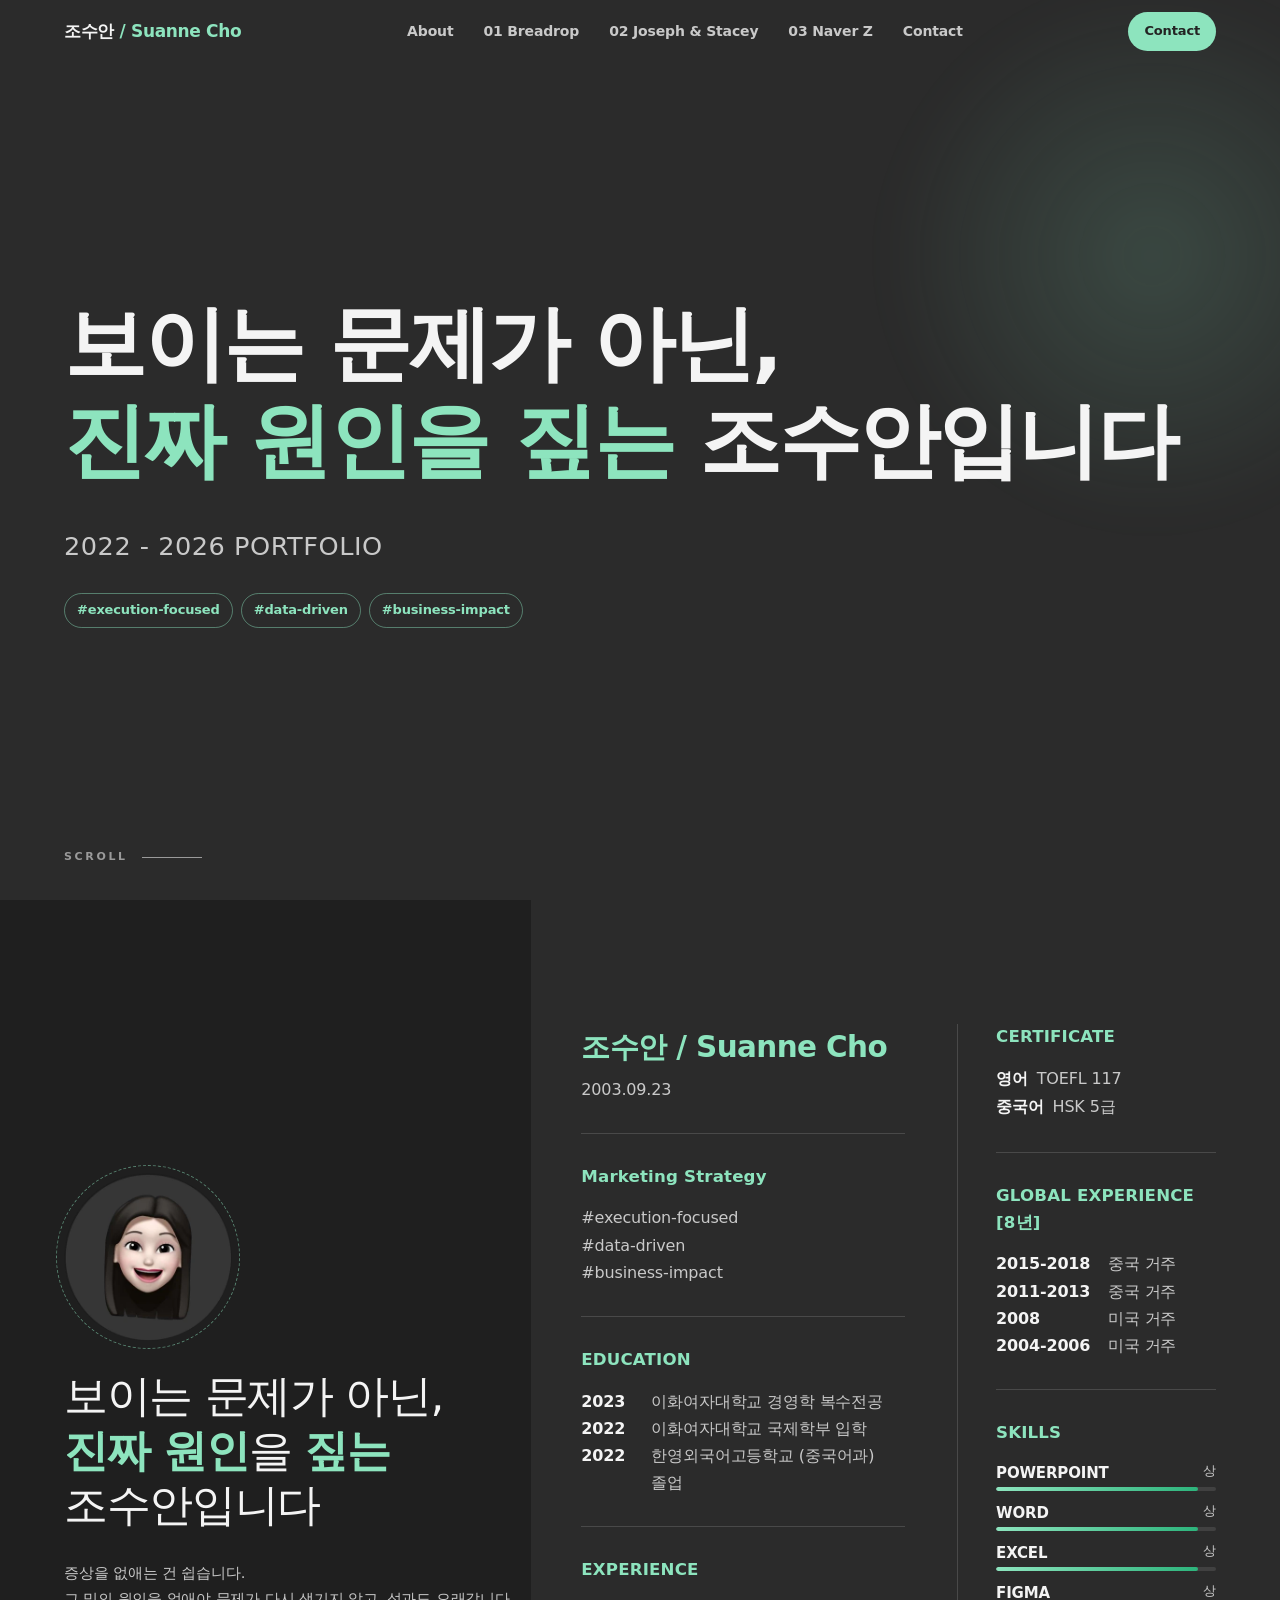
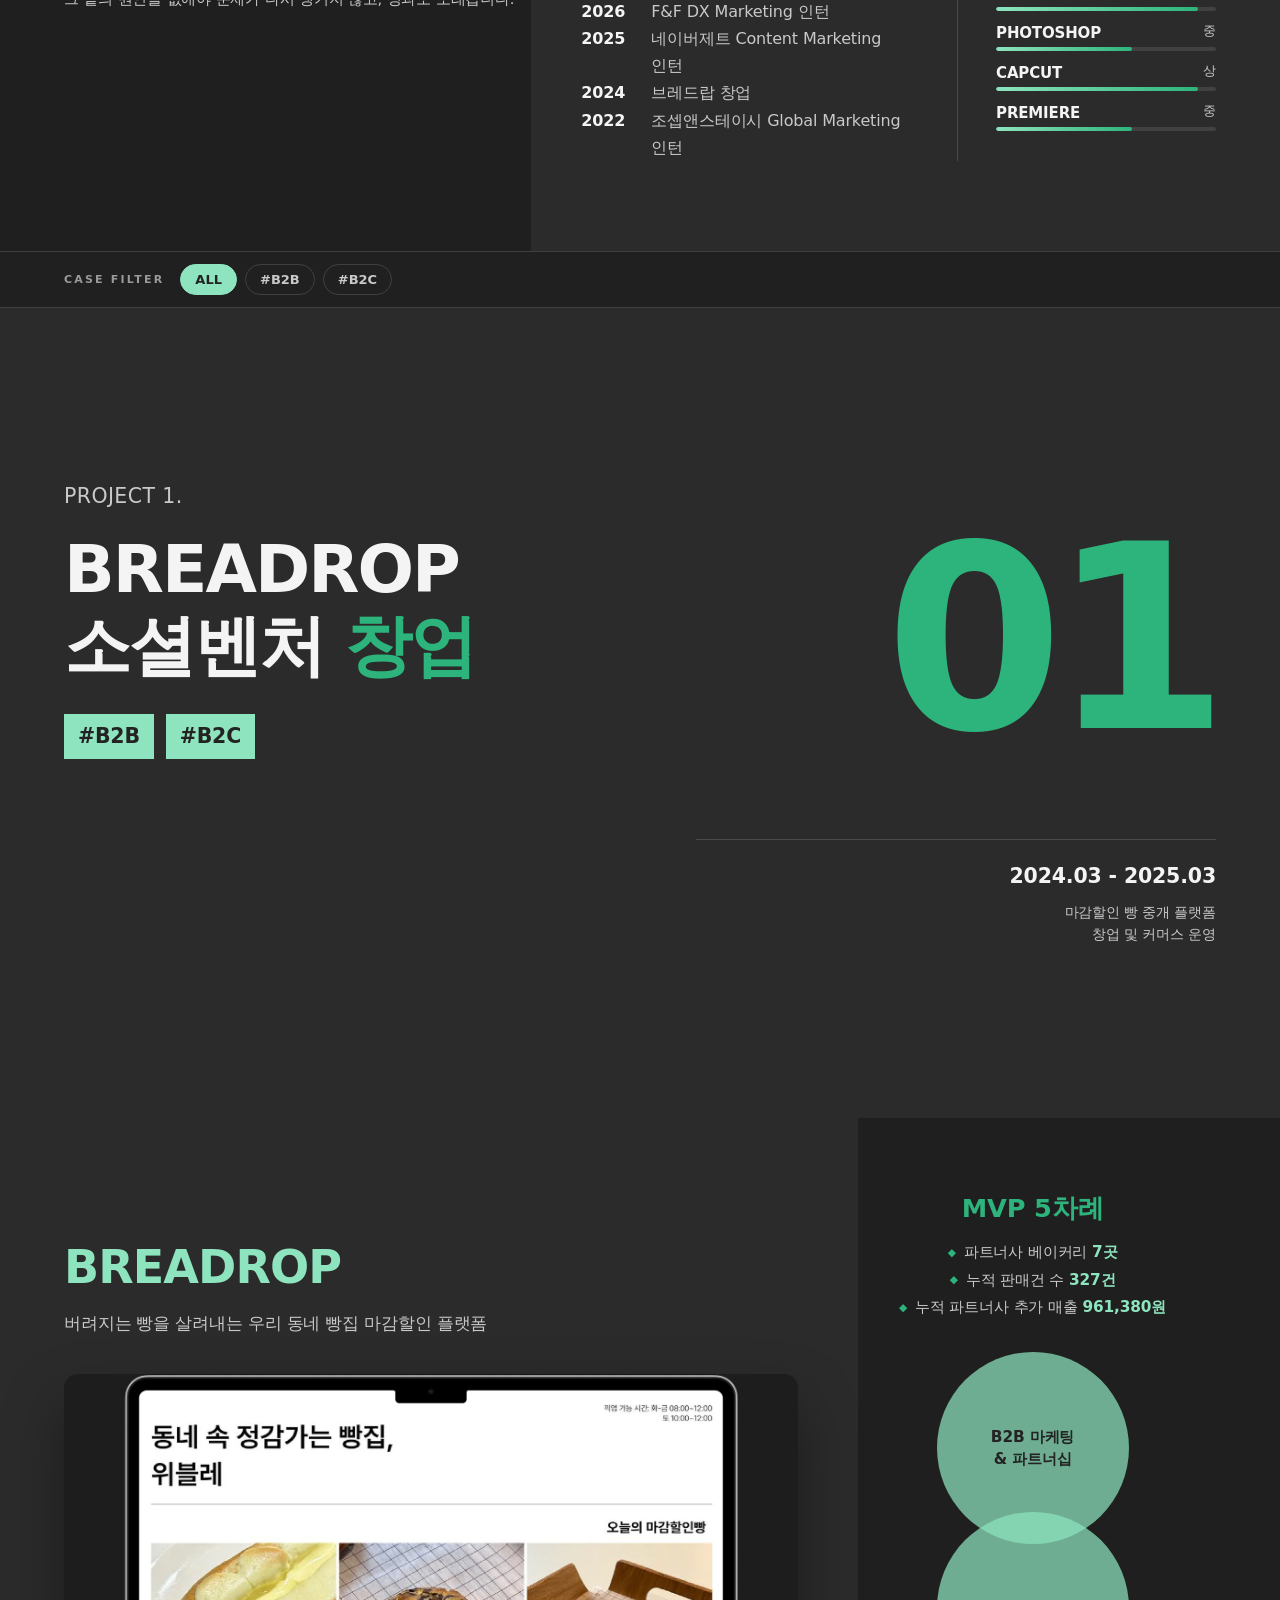
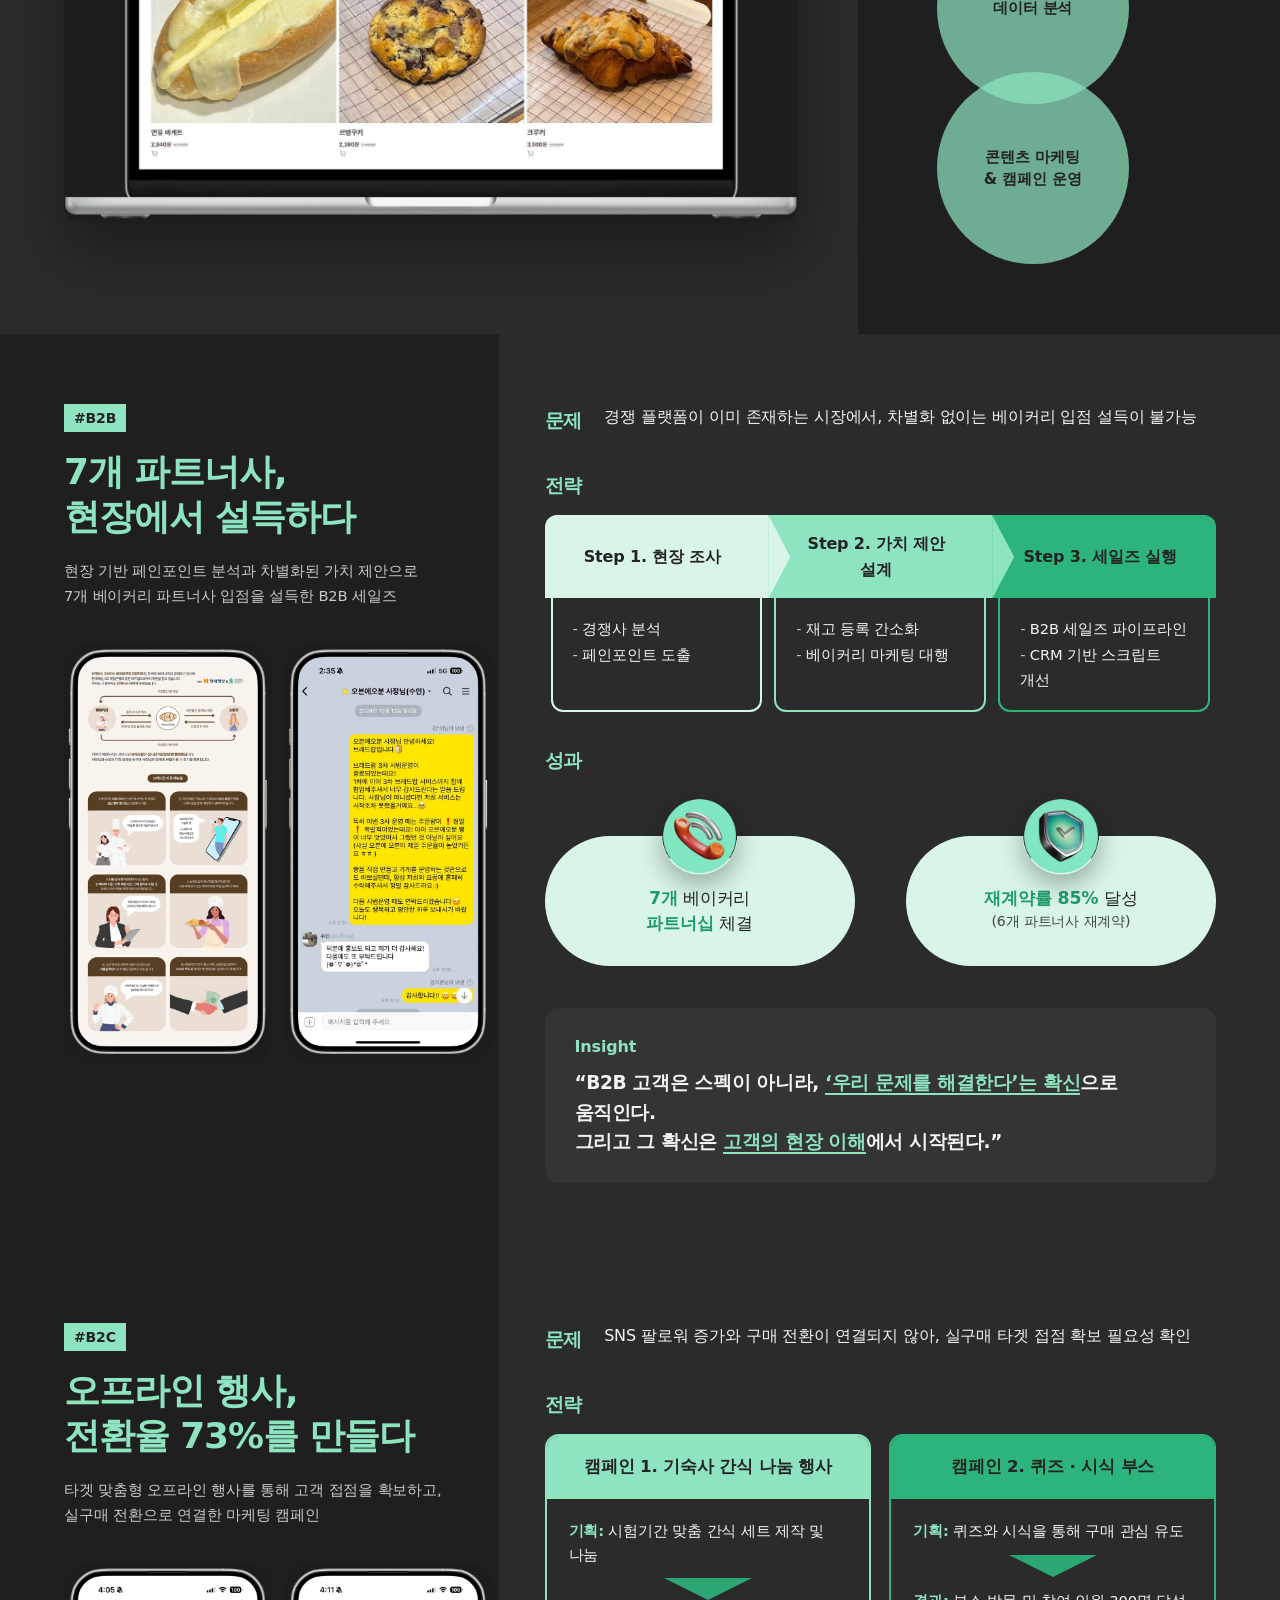
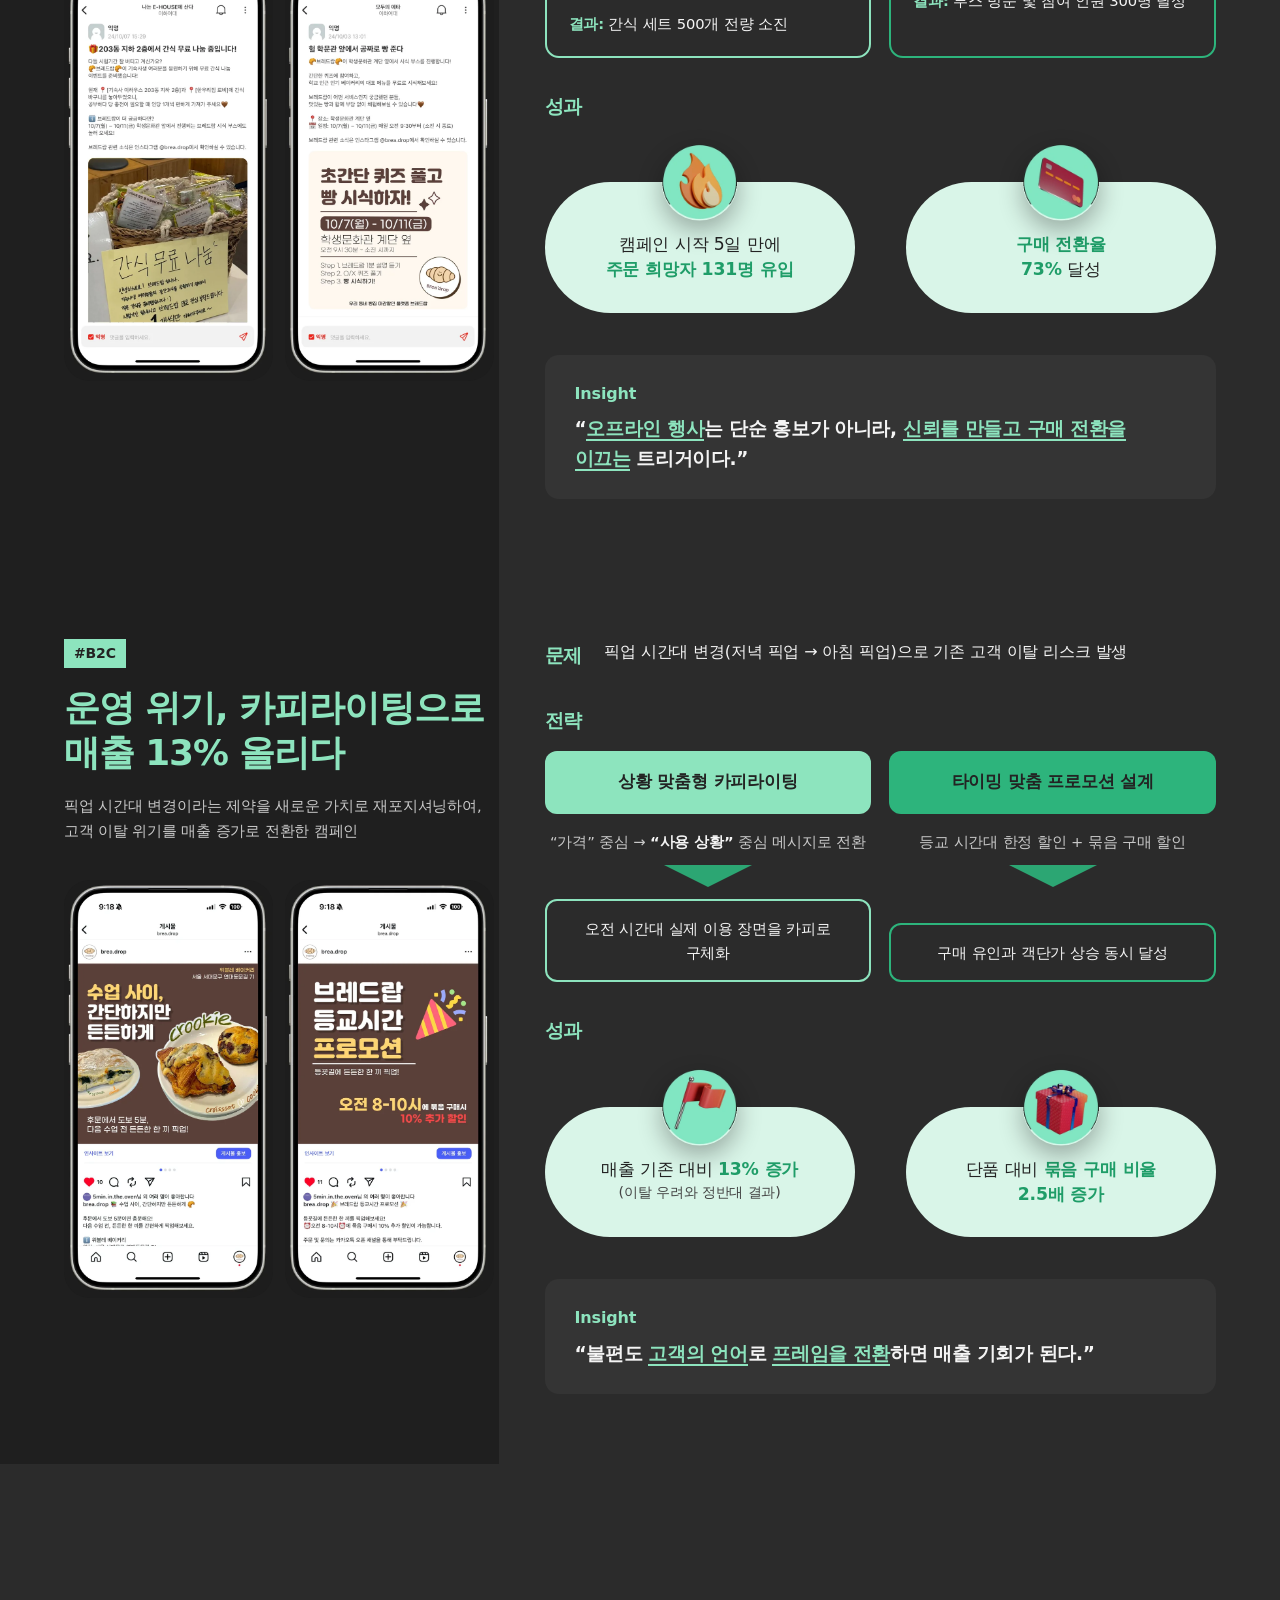
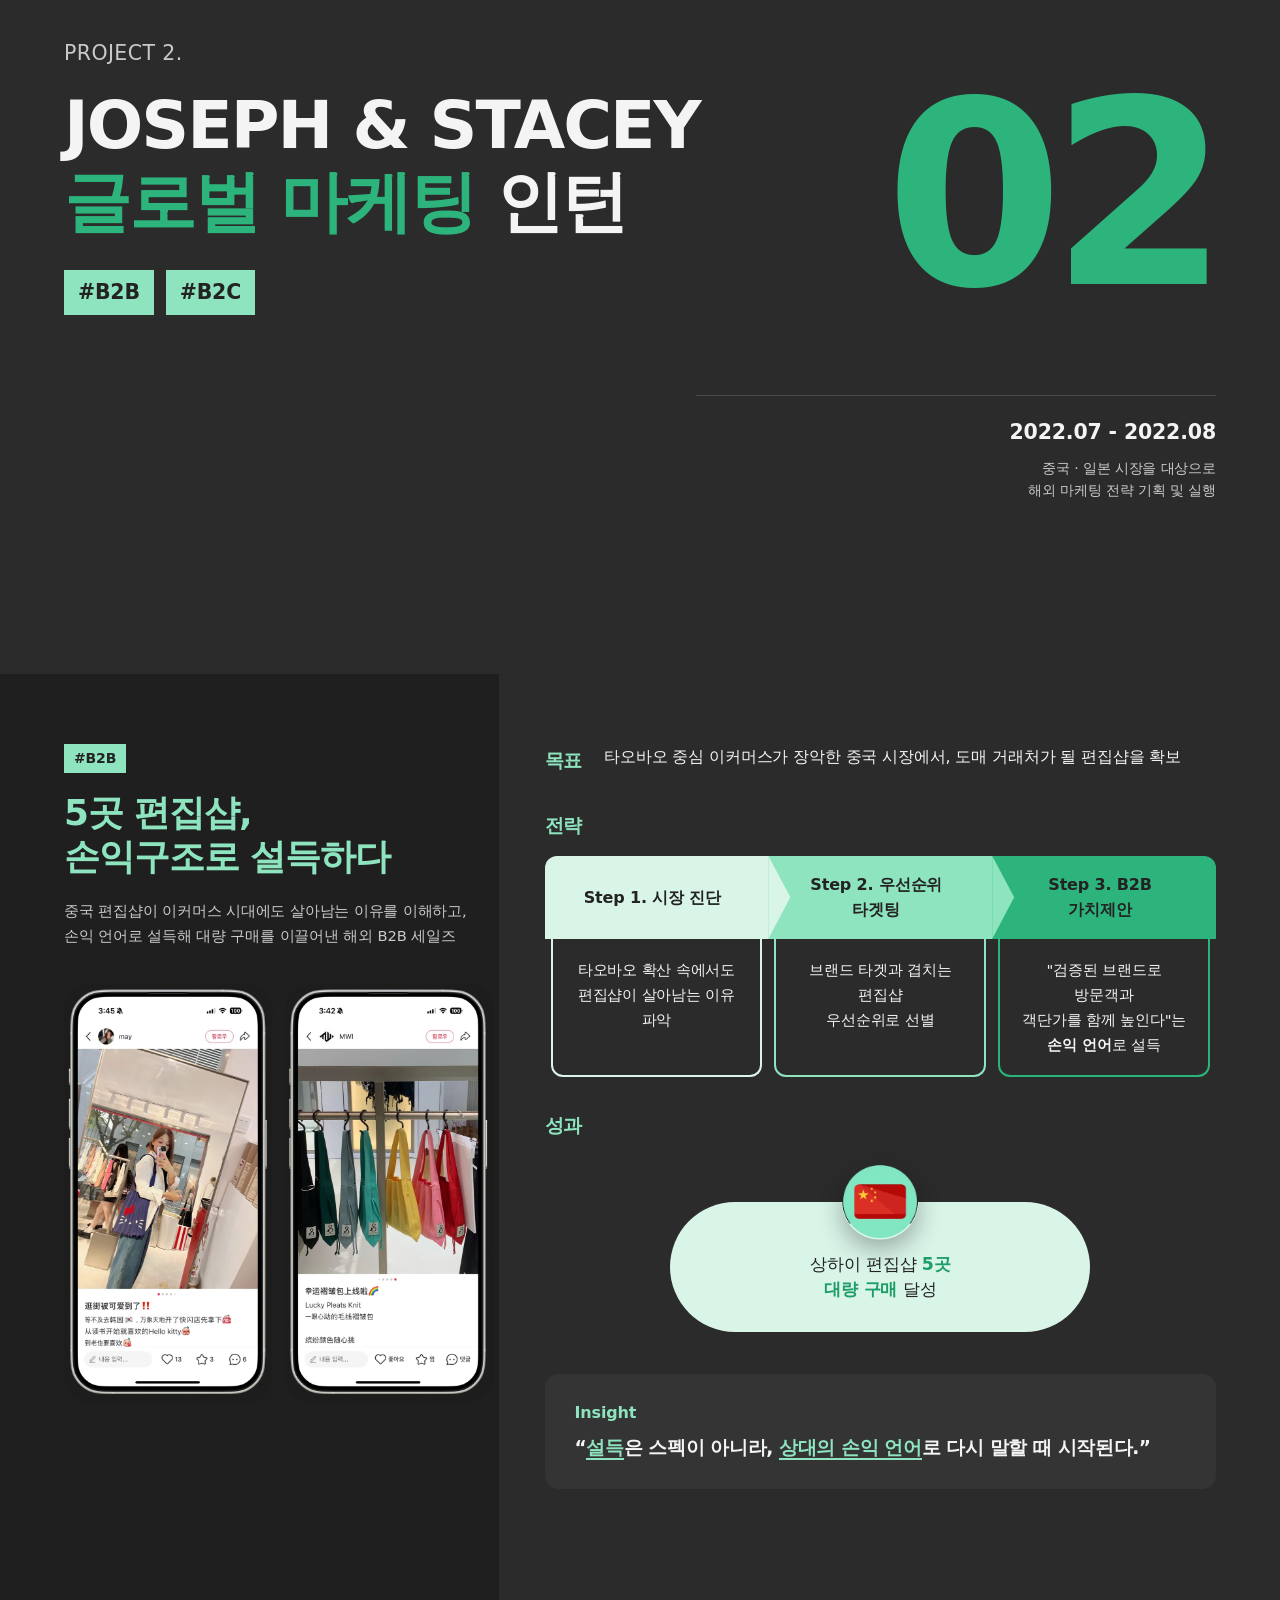
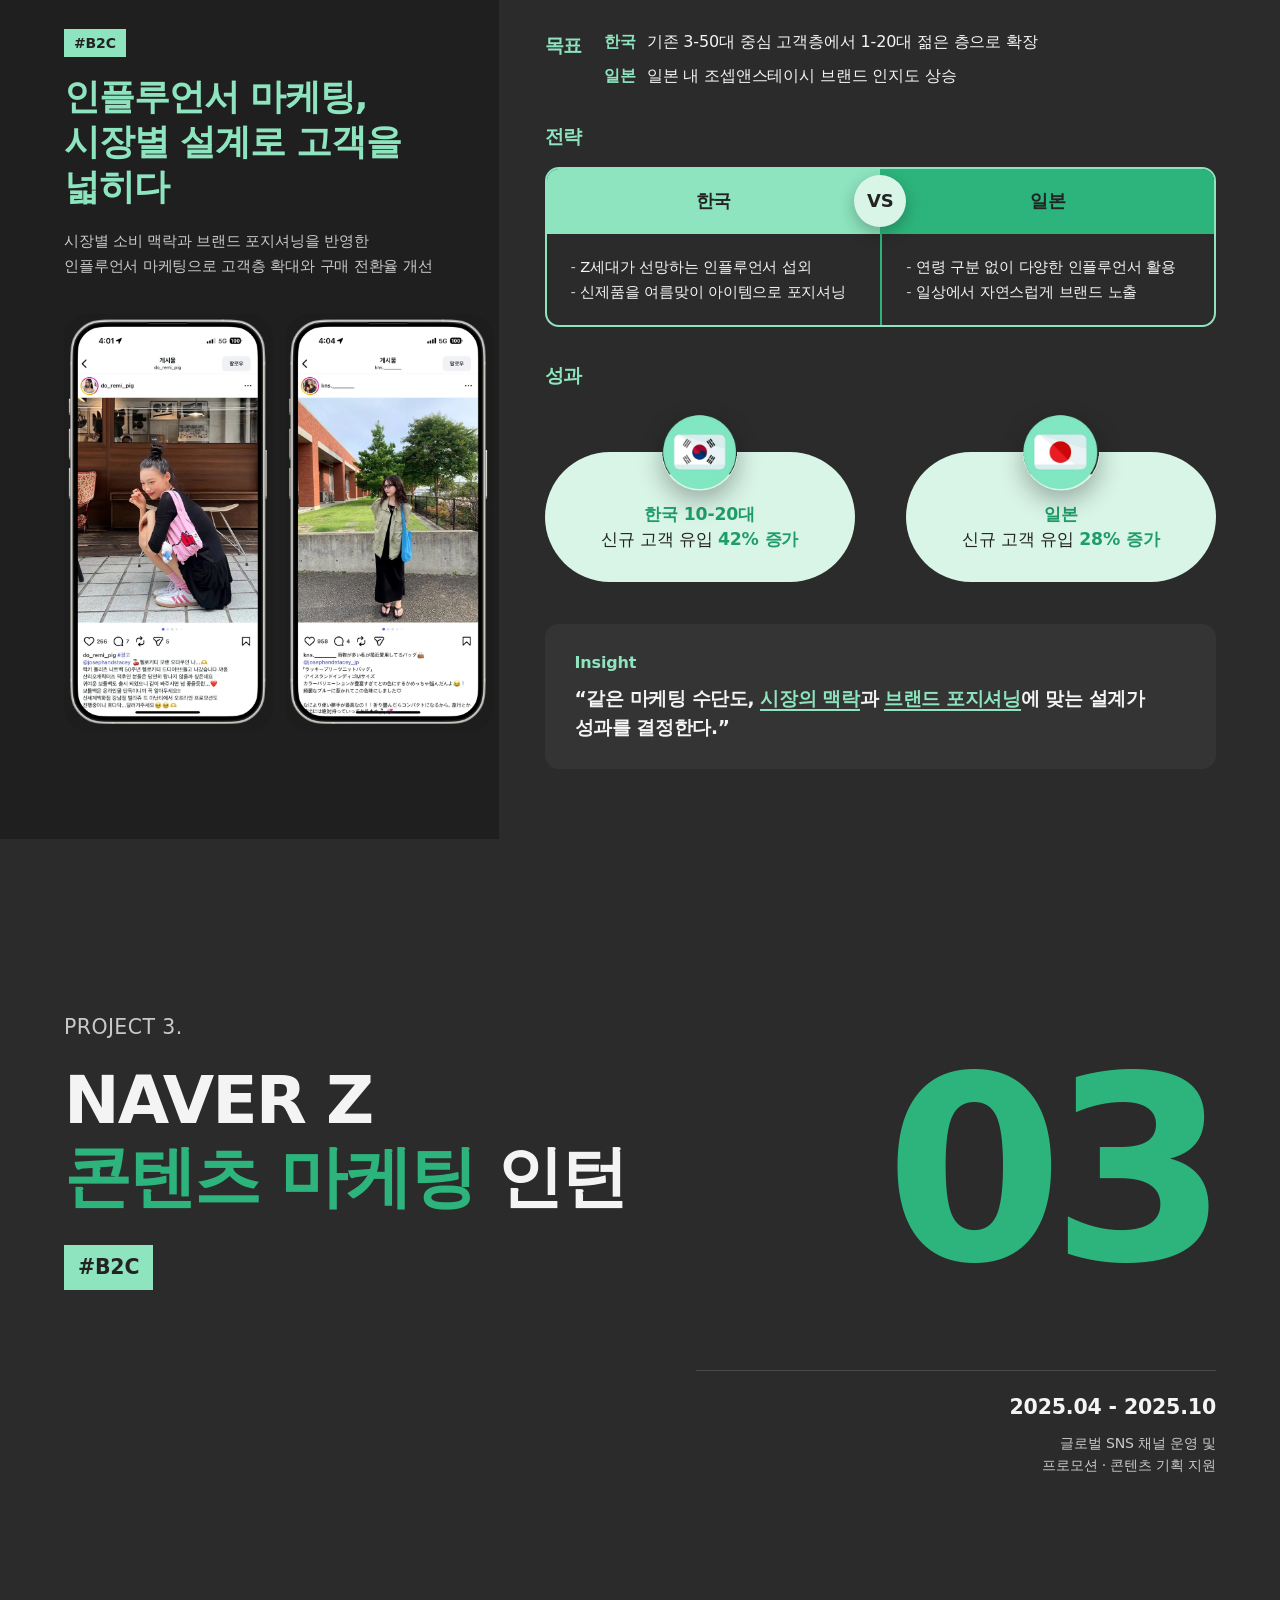
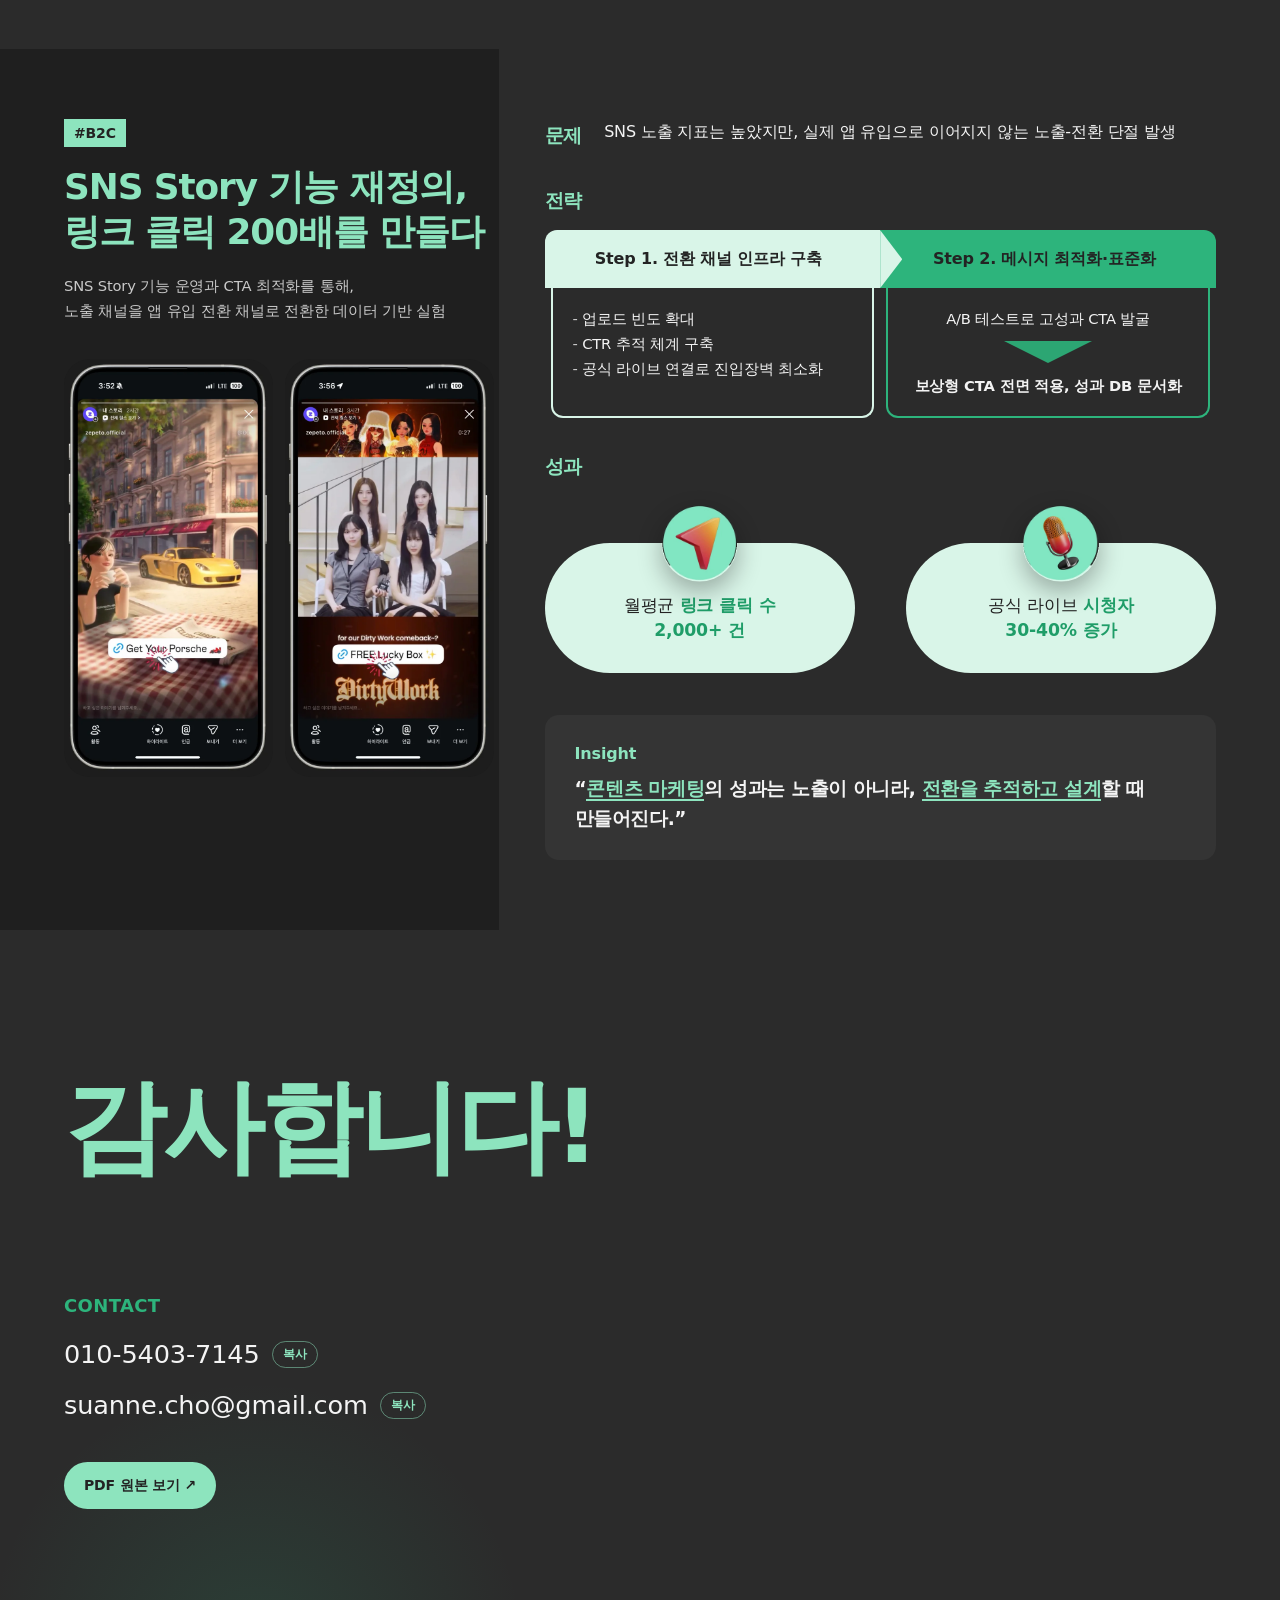
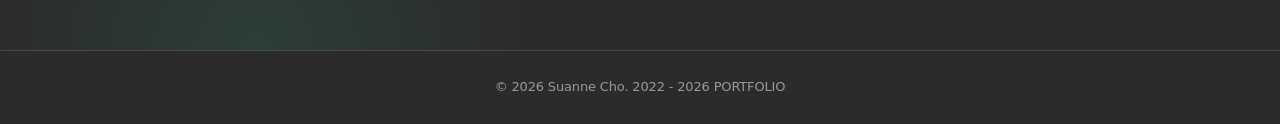
==== index.html @ 034caa8c "Add interactive portfolio site with GitHub Pages deploy Convert the 2022-2026 portfolio PDF into a s" ====
<!DOCTYPE html>
<html lang="ko">
<head>
  <meta charset="UTF-8">
  <meta name="viewport" content="width=device-width, initial-scale=1.0">
  <title>조수안 | 2022 - 2026 Portfolio</title>
  <meta name="description" content="보이는 문제가 아닌, 진짜 원인을 짚는 조수안입니다. Marketing Strategy 포트폴리오 (2022 - 2026)">
  <meta property="og:title" content="조수안 | 2022 - 2026 Portfolio">
  <meta property="og:description" content="보이는 문제가 아닌, 진짜 원인을 짚는 조수안입니다.">
  <meta property="og:type" content="website">
  <link rel="icon" href="data:image/svg+xml,<svg xmlns='http://www.w3.org/2000/svg' viewBox='0 0 100 100'><rect width='100' height='100' rx='20' fill='%232b2b2b'/><text x='50' y='68' font-size='52' font-weight='700' text-anchor='middle' fill='%238de4be' font-family='sans-serif'>S</text></svg>">
  <link rel="preconnect" href="https://cdn.jsdelivr.net" crossorigin>
  <link rel="stylesheet" href="https://cdn.jsdelivr.net/gh/orioncactus/pretendard@v1.3.9/dist/web/variable/pretendardvariable-dynamic-subset.min.css">
  <link rel="stylesheet" href="assets/style.css">
</head>
<body>

  <!-- 인트로 로더 -->
  <div class="loader" id="loader" aria-hidden="true">
    <div class="loader__mark"><span>S</span><span>C</span></div>
    <div class="loader__bar"><i></i></div>
  </div>

  <!-- 스크롤 진행 바 -->
  <div class="progress" id="progress" aria-hidden="true"></div>

  <!-- 네비게이션 -->
  <header class="nav" id="nav">
    <a class="nav__logo" href="#top">조수안 <span>/ Suanne Cho</span></a>
    <nav class="nav__links" id="navLinks">
      <a href="#about" data-nav="about">About</a>
      <a href="#project-1" data-nav="project-1">01 Breadrop</a>
      <a href="#project-2" data-nav="project-2">02 Joseph &amp; Stacey</a>
      <a href="#project-3" data-nav="project-3">03 Naver Z</a>
      <a href="#contact" data-nav="contact">Contact</a>
    </nav>
    <a class="nav__cta" href="#contact">Contact</a>
    <button class="nav__burger" id="burger" aria-label="메뉴 열기" aria-expanded="false"><span></span><span></span><span></span></button>
  </header>

  <main id="top">

    <!-- ===================== HERO (p.1) ===================== -->
    <section class="hero" id="hero">
      <div class="hero__glow" aria-hidden="true"></div>
      <div class="hero__inner">
        <h1 class="hero__title">
          <span class="line"><span class="word">보이는</span> <span class="word">문제가</span> <span class="word">아닌,</span></span>
          <span class="line"><span class="word accent">진짜</span> <span class="word accent">원인을</span> <span class="word accent">짚는</span> <span class="word">조수안입니다</span></span>
        </h1>
        <p class="hero__sub"><span class="hero__sub-text">2022 - 2026 PORTFOLIO</span></p>
        <div class="hero__tags">
          <span>#execution-focused</span><span>#data-driven</span><span>#business-impact</span>
        </div>
      </div>
      <a class="hero__scroll" href="#about" aria-label="아래로 스크롤">
        <span class="hero__scroll-label">SCROLL</span>
        <span class="hero__scroll-line"></span>
      </a>
    </section>

    <!-- ===================== ABOUT (p.2) ===================== -->
    <section class="about section" id="about">
      <div class="about__left reveal">
        <div class="about__avatar-wrap">
          <img class="about__avatar" src="assets/img/avatar.webp" alt="조수안 아바타" width="360" height="360">
          <span class="about__ring" aria-hidden="true"></span>
        </div>
        <h2 class="about__headline">
          보이는 문제가 아닌,<br>
          <strong>진짜 원인</strong>을 <strong>짚는</strong><br>
          조수안입니다
        </h2>
        <p class="about__quote">
          증상을 없애는 건 쉽습니다.<br>
          그 밑의 원인을 없애야 문제가 다시 생기지 않고, 성과도 오래갑니다.
        </p>
      </div>

      <div class="about__right">
        <div class="about__col">
          <div class="about__block reveal">
            <h3 class="about__name">조수안 / Suanne Cho</h3>
            <p class="about__birth">2003.09.23</p>
          </div>
          <div class="about__block reveal">
            <h4 class="about__label">Marketing Strategy</h4>
            <ul class="about__hashtags">
              <li>#execution-focused</li>
              <li>#data-driven</li>
              <li>#business-impact</li>
            </ul>
          </div>
          <div class="about__block reveal">
            <h4 class="about__label">EDUCATION</h4>
            <ul class="timeline">
              <li><b>2023</b><span>이화여자대학교 경영학 복수전공</span></li>
              <li><b>2022</b><span>이화여자대학교 국제학부 입학</span></li>
              <li><b>2022</b><span>한영외국어고등학교 (중국어과) 졸업</span></li>
            </ul>
          </div>
          <div class="about__block reveal">
            <h4 class="about__label">EXPERIENCE</h4>
            <ul class="timeline">
              <li><b>2026</b><span>F&amp;F DX Marketing 인턴</span></li>
              <li><b>2025</b><span>네이버제트 Content Marketing 인턴</span></li>
              <li><b>2024</b><span>브레드랍 창업</span></li>
              <li><b>2022</b><span>조셉앤스테이시 Global Marketing 인턴</span></li>
            </ul>
          </div>
        </div>

        <div class="about__col about__col--side">
          <div class="about__block reveal">
            <h4 class="about__label">CERTIFICATE</h4>
            <ul class="plain">
              <li><b>영어</b> TOEFL 117</li>
              <li><b>중국어</b> HSK 5급</li>
            </ul>
          </div>
          <div class="about__block reveal">
            <h4 class="about__label">GLOBAL EXPERIENCE <span class="about__label-sub">[8년]</span></h4>
            <ul class="timeline timeline--compact">
              <li><b>2015-2018</b><span>중국 거주</span></li>
              <li><b>2011-2013</b><span>중국 거주</span></li>
              <li><b>2008</b><span>미국 거주</span></li>
              <li><b>2004-2006</b><span>미국 거주</span></li>
            </ul>
          </div>
          <div class="about__block reveal">
            <h4 class="about__label">SKILLS</h4>
            <ul class="skills">
              <li data-level="3"><span class="skills__name">POWERPOINT</span><span class="skills__lv">상</span><span class="skills__bar"><i></i></span></li>
              <li data-level="3"><span class="skills__name">WORD</span><span class="skills__lv">상</span><span class="skills__bar"><i></i></span></li>
              <li data-level="3"><span class="skills__name">EXCEL</span><span class="skills__lv">상</span><span class="skills__bar"><i></i></span></li>
              <li data-level="3"><span class="skills__name">FIGMA</span><span class="skills__lv">상</span><span class="skills__bar"><i></i></span></li>
              <li data-level="2"><span class="skills__name">PHOTOSHOP</span><span class="skills__lv">중</span><span class="skills__bar"><i></i></span></li>
              <li data-level="3"><span class="skills__name">CAPCUT</span><span class="skills__lv">상</span><span class="skills__bar"><i></i></span></li>
              <li data-level="2"><span class="skills__name">PREMIERE</span><span class="skills__lv">중</span><span class="skills__bar"><i></i></span></li>
            </ul>
          </div>
        </div>
      </div>
    </section>

    <!-- ===================== PROJECTS ===================== -->
    <div class="projects" id="projects">

      <div class="filter reveal" id="filter" role="group" aria-label="케이스 필터">
        <span class="filter__label">CASE FILTER</span>
        <button class="filter__btn is-active" data-filter="all">ALL</button>
        <button class="filter__btn" data-filter="b2b">#B2B</button>
        <button class="filter__btn" data-filter="b2c">#B2C</button>
      </div>

      <!-- ---------- PROJECT 1 (p.3) ---------- -->
      <section class="cover section" id="project-1">
        <div class="cover__inner">
          <div class="cover__text reveal">
            <p class="cover__eyebrow">PROJECT 1.</p>
            <h2 class="cover__title">BREADROP<br>소셜벤처 <em>창업</em></h2>
            <div class="tags"><span class="tag">#B2B</span><span class="tag">#B2C</span></div>
          </div>
          <div class="cover__num reveal" aria-hidden="true">01</div>
          <div class="cover__meta reveal">
            <p class="cover__date">2024.03 - 2025.03</p>
            <p class="cover__desc">마감할인 빵 중개 플랫폼<br>창업 및 커머스 운영</p>
          </div>
        </div>
      </section>

      <!-- p.4 개요 -->
      <section class="overview section">
        <div class="overview__main">
          <div class="reveal">
            <h3 class="overview__title">BREADROP</h3>
            <p class="overview__sub">버려지는 빵을 살려내는 우리 동네 빵집 마감할인 플랫폼</p>
          </div>
          <figure class="overview__laptop reveal">
            <img src="assets/img/laptop.webp" alt="브레드랍 웹사이트 화면 - 동네 속 정감가는 빵집, 위블레 / 오늘의 마감할인빵" width="1600" height="976" data-lightbox>
          </figure>
        </div>
        <aside class="overview__side">
          <div class="overview__mvp reveal">
            <h4>MVP <span data-count="5">5</span>차례</h4>
            <ul>
              <li>파트너사 베이커리 <b><span data-count="7">7</span>곳</b></li>
              <li>누적 판매건 수 <b><span data-count="327">327</span>건</b></li>
              <li>누적 파트너사 추가 매출 <b><span data-count="961380">961,380</span>원</b></li>
            </ul>
          </div>
          <div class="overview__roles">
            <div class="role reveal"><span>B2B 마케팅<br>&amp; 파트너십</span></div>
            <div class="role reveal"><span>데이터 분석</span></div>
            <div class="role reveal"><span>콘텐츠 마케팅<br>&amp; 캠페인 운영</span></div>
          </div>
        </aside>
      </section>

      <!-- p.5 B2B -->
      <article class="case section" data-type="b2b">
        <div class="case__left">
          <span class="tag tag--sm">#B2B</span>
          <h3 class="case__title reveal">7개 파트너사,<br>현장에서 설득하다</h3>
          <p class="case__desc reveal">현장 기반 페인포인트 분석과 차별화된 가치 제안으로<br>7개 베이커리 파트너사 입점을 설득한 B2B 세일즈</p>
          <div class="phones reveal">
            <img class="phone" src="assets/img/p1-b2b-L.webp" alt="브레드랍 서비스 소개 및 이용 매뉴얼 제안서" width="640" height="1283" data-lightbox>
            <img class="phone" src="assets/img/p1-b2b-R.webp" alt="파트너 베이커리 사장님과의 카카오톡 대화 - 3차 시범운영 종료 감사 인사" width="640" height="1283" data-lightbox>
          </div>
        </div>
        <div class="case__right">
          <div class="kv reveal">
            <span class="kv__k">문제</span>
            <p class="kv__v">경쟁 플랫폼이 이미 존재하는 시장에서, 차별화 없이는 베이커리 입점 설득이 불가능</p>
          </div>
          <div class="reveal">
            <span class="kv__k">전략</span>
            <div class="steps steps--3">
              <div class="step">
                <div class="step__head">Step 1. 현장 조사</div>
                <ul class="step__body"><li>경쟁사 분석</li><li>페인포인트 도출</li></ul>
              </div>
              <div class="step">
                <div class="step__head">Step 2. 가치 제안 설계</div>
                <ul class="step__body"><li>재고 등록 간소화</li><li>베이커리 마케팅 대행</li></ul>
              </div>
              <div class="step">
                <div class="step__head">Step 3. 세일즈 실행</div>
                <ul class="step__body"><li>B2B 세일즈 파이프라인</li><li>CRM 기반 스크립트 개선</li></ul>
              </div>
            </div>
          </div>
          <div class="reveal">
            <span class="kv__k">성과</span>
            <div class="results">
              <div class="result">
                <img class="result__icon" src="assets/img/icon-handshake.webp" alt="" width="200" height="200">
                <p><b><span data-count="7">7</span>개</b> 베이커리<br><b>파트너십</b> 체결</p>
              </div>
              <div class="result">
                <img class="result__icon" src="assets/img/icon-shield.webp" alt="" width="200" height="200">
                <p><b>재계약률 <span data-count="85">85</span>%</b> 달성<br><small>(6개 파트너사 재계약)</small></p>
              </div>
            </div>
          </div>
          <blockquote class="insight reveal">
            <span class="insight__label">Insight</span>
            <p>“B2B 고객은 스펙이 아니라, <u>‘우리 문제를 해결한다’는 확신</u>으로 움직인다.<br>그리고 그 확신은 <u>고객의 현장 이해</u>에서 시작된다.”</p>
          </blockquote>
        </div>
      </article>

      <!-- p.6 B2C -->
      <article class="case section" data-type="b2c">
        <div class="case__left">
          <span class="tag tag--sm">#B2C</span>
          <h3 class="case__title reveal">오프라인 행사,<br>전환율 73%를 만들다</h3>
          <p class="case__desc reveal">타겟 맞춤형 오프라인 행사를 통해 고객 접점을 확보하고,<br>실구매 전환으로 연결한 마케팅 캠페인</p>
          <div class="phones reveal">
            <img class="phone" src="assets/img/p1-b2c-event-L.webp" alt="에브리타임 게시글 - 203동 지하 2층에서 간식 무료 나눔 중입니다" width="640" height="1283" data-lightbox>
            <img class="phone" src="assets/img/p1-b2c-event-R.webp" alt="에브리타임 게시글 - 헐 학문관 앞에서 공짜로 빵 준다, 초간단 퀴즈 풀고 빵 시식하자" width="640" height="1283" data-lightbox>
          </div>
        </div>
        <div class="case__right">
          <div class="kv reveal">
            <span class="kv__k">문제</span>
            <p class="kv__v">SNS 팔로워 증가와 구매 전환이 연결되지 않아, 실구매 타겟 접점 확보 필요성 확인</p>
          </div>
          <div class="reveal">
            <span class="kv__k">전략</span>
            <div class="campaigns">
              <div class="campaign">
                <div class="campaign__head">캠페인 1. 기숙사 간식 나눔 행사</div>
                <div class="campaign__body">
                  <p><b>기획:</b> 시험기간 맞춤 간식 세트 제작 및 나눔</p>
                  <span class="arrow-down" aria-hidden="true"></span>
                  <p><b>결과:</b> 간식 세트 500개 전량 소진</p>
                </div>
              </div>
              <div class="campaign campaign--deep">
                <div class="campaign__head">캠페인 2. 퀴즈 · 시식 부스</div>
                <div class="campaign__body">
                  <p><b>기획:</b> 퀴즈와 시식을 통해 구매 관심 유도</p>
                  <span class="arrow-down" aria-hidden="true"></span>
                  <p><b>결과:</b> 부스 방문 및 참여 인원 300명 달성</p>
                </div>
              </div>
            </div>
          </div>
          <div class="reveal">
            <span class="kv__k">성과</span>
            <div class="results">
              <div class="result">
                <img class="result__icon" src="assets/img/icon-fire.webp" alt="" width="200" height="200">
                <p>캠페인 시작 5일 만에<br><b>주문 희망자 <span data-count="131">131</span>명 유입</b></p>
              </div>
              <div class="result">
                <img class="result__icon" src="assets/img/icon-card.webp" alt="" width="200" height="200">
                <p><b>구매 전환율</b><br><b><span data-count="73">73</span>%</b> 달성</p>
              </div>
            </div>
          </div>
          <blockquote class="insight reveal">
            <span class="insight__label">Insight</span>
            <p>“<u>오프라인 행사</u>는 단순 홍보가 아니라, <u>신뢰를 만들고 구매 전환을 이끄는</u> 트리거이다.”</p>
          </blockquote>
        </div>
      </article>

      <!-- p.7 B2C -->
      <article class="case section" data-type="b2c">
        <div class="case__left">
          <span class="tag tag--sm">#B2C</span>
          <h3 class="case__title reveal">운영 위기, 카피라이팅으로<br>매출 13% 올리다</h3>
          <p class="case__desc reveal">픽업 시간대 변경이라는 제약을 새로운 가치로 재포지셔닝하여,<br>고객 이탈 위기를 매출 증가로 전환한 캠페인</p>
          <div class="phones reveal">
            <img class="phone" src="assets/img/p1-b2c-copy-L.webp" alt="인스타그램 게시물 - 수업 사이, 간단하지만 든든하게" width="640" height="1283" data-lightbox>
            <img class="phone" src="assets/img/p1-b2c-copy-R.webp" alt="인스타그램 게시물 - 브레드랍 등교시간 프로모션, 오전 8-10시 묶음 구매시 10% 추가 할인" width="640" height="1283" data-lightbox>
          </div>
        </div>
        <div class="case__right">
          <div class="kv reveal">
            <span class="kv__k">문제</span>
            <p class="kv__v">픽업 시간대 변경(저녁 픽업 → 아침 픽업)으로 기존 고객 이탈 리스크 발생</p>
          </div>
          <div class="reveal">
            <span class="kv__k">전략</span>
            <div class="flows">
              <div class="flow">
                <div class="flow__head">상황 맞춤형 카피라이팅</div>
                <p class="flow__mid">“가격” 중심 → <b>“사용 상황”</b> 중심 메시지로 전환</p>
                <span class="arrow-down" aria-hidden="true"></span>
                <div class="flow__foot">오전 시간대 실제 이용 장면을 카피로 구체화</div>
              </div>
              <div class="flow flow--deep">
                <div class="flow__head">타이밍 맞춤 프로모션 설계</div>
                <p class="flow__mid">등교 시간대 한정 할인 + 묶음 구매 할인</p>
                <span class="arrow-down" aria-hidden="true"></span>
                <div class="flow__foot">구매 유인과 객단가 상승 동시 달성</div>
              </div>
            </div>
          </div>
          <div class="reveal">
            <span class="kv__k">성과</span>
            <div class="results">
              <div class="result">
                <img class="result__icon" src="assets/img/icon-flag.webp" alt="" width="200" height="200">
                <p>매출 기존 대비 <b><span data-count="13">13</span>% 증가</b><br><small>(이탈 우려와 정반대 결과)</small></p>
              </div>
              <div class="result">
                <img class="result__icon" src="assets/img/icon-gift.webp" alt="" width="200" height="200">
                <p>단품 대비 <b>묶음 구매 비율</b><br><b><span data-count="2.5" data-decimals="1">2.5</span>배 증가</b></p>
              </div>
            </div>
          </div>
          <blockquote class="insight reveal">
            <span class="insight__label">Insight</span>
            <p>“불편도 <u>고객의 언어</u>로 <u>프레임을 전환</u>하면 매출 기회가 된다.”</p>
          </blockquote>
        </div>
      </article>

      <!-- ---------- PROJECT 2 (p.8) ---------- -->
      <section class="cover section" id="project-2">
        <div class="cover__inner">
          <div class="cover__text reveal">
            <p class="cover__eyebrow">PROJECT 2.</p>
            <h2 class="cover__title">JOSEPH &amp; STACEY<br><em>글로벌 마케팅</em> 인턴</h2>
            <div class="tags"><span class="tag">#B2B</span><span class="tag">#B2C</span></div>
          </div>
          <div class="cover__num reveal" aria-hidden="true">02</div>
          <div class="cover__meta reveal">
            <p class="cover__date">2022.07 - 2022.08</p>
            <p class="cover__desc">중국 · 일본 시장을 대상으로<br>해외 마케팅 전략 기획 및 실행</p>
          </div>
        </div>
      </section>

      <!-- p.9 B2B -->
      <article class="case section" data-type="b2b">
        <div class="case__left">
          <span class="tag tag--sm">#B2B</span>
          <h3 class="case__title reveal">5곳 편집샵,<br>손익구조로 설득하다</h3>
          <p class="case__desc reveal">중국 편집샵이 이커머스 시대에도 살아남는 이유를 이해하고,<br>손익 언어로 설득해 대량 구매를 이끌어낸 해외 B2B 세일즈</p>
          <div class="phones reveal">
            <img class="phone" src="assets/img/p2-b2b-L.webp" alt="샤오홍슈 게시물 - 상하이 편집샵 방문 후기" width="640" height="1283" data-lightbox>
            <img class="phone" src="assets/img/p2-b2b-R.webp" alt="샤오홍슈 게시물 - Lucky Pleats Knit 신상 입고" width="640" height="1283" data-lightbox>
          </div>
        </div>
        <div class="case__right">
          <div class="kv reveal">
            <span class="kv__k">목표</span>
            <p class="kv__v">타오바오 중심 이커머스가 장악한 중국 시장에서, 도매 거래처가 될 편집샵을 확보</p>
          </div>
          <div class="reveal">
            <span class="kv__k">전략</span>
            <div class="steps steps--3">
              <div class="step">
                <div class="step__head">Step 1. 시장 진단</div>
                <p class="step__body step__body--center">타오바오 확산 속에서도<br>편집샵이 살아남는 이유 파악</p>
              </div>
              <div class="step">
                <div class="step__head">Step 2. 우선순위 타겟팅</div>
                <p class="step__body step__body--center">브랜드 타겟과 겹치는 편집샵<br>우선순위로 선별</p>
              </div>
              <div class="step">
                <div class="step__head">Step 3. B2B 가치제안</div>
                <p class="step__body step__body--center">"검증된 브랜드로 방문객과<br>객단가를 함께 높인다"는<br><b>손익 언어</b>로 설득</p>
              </div>
            </div>
          </div>
          <div class="reveal">
            <span class="kv__k">성과</span>
            <div class="results results--single">
              <div class="result">
                <img class="result__icon" src="assets/img/icon-cn.webp" alt="" width="200" height="200">
                <p>상하이 편집샵 <b><span data-count="5">5</span>곳</b><br><b>대량 구매</b> 달성</p>
              </div>
            </div>
          </div>
          <blockquote class="insight reveal">
            <span class="insight__label">Insight</span>
            <p>“<u>설득</u>은 스펙이 아니라, <u>상대의 손익 언어</u>로 다시 말할 때 시작된다.”</p>
          </blockquote>
        </div>
      </article>

      <!-- p.10 B2C -->
      <article class="case section" data-type="b2c">
        <div class="case__left">
          <span class="tag tag--sm">#B2C</span>
          <h3 class="case__title reveal">인플루언서 마케팅,<br>시장별 설계로 고객을 넓히다</h3>
          <p class="case__desc reveal">시장별 소비 맥락과 브랜드 포지셔닝을 반영한<br>인플루언서 마케팅으로 고객층 확대와 구매 전환율 개선</p>
          <div class="phones reveal">
            <img class="phone" src="assets/img/p2-b2c-L.webp" alt="인스타그램 인플루언서 게시물 (한국) - 럭키 플리츠 니트백 착용" width="640" height="1283" data-lightbox>
            <img class="phone" src="assets/img/p2-b2c-R.webp" alt="인스타그램 인플루언서 게시물 (일본) - 荷物が多い私が最近愛用してるバッグ" width="640" height="1283" data-lightbox>
          </div>
        </div>
        <div class="case__right">
          <div class="kv kv--multi reveal">
            <span class="kv__k">목표</span>
            <div class="kv__v">
              <p><b class="mint">한국</b> 기존 3-50대 중심 고객층에서 1-20대 젊은 층으로 확장</p>
              <p><b class="mint">일본</b> 일본 내 조셉앤스테이시 브랜드 인지도 상승</p>
            </div>
          </div>
          <div class="reveal">
            <span class="kv__k">전략</span>
            <div class="vs">
              <div class="vs__col">
                <div class="vs__head">한국</div>
                <ul class="vs__body"><li>Z세대가 선망하는 인플루언서 섭외</li><li>신제품을 여름맞이 아이템으로 포지셔닝</li></ul>
              </div>
              <span class="vs__badge">VS</span>
              <div class="vs__col vs__col--deep">
                <div class="vs__head">일본</div>
                <ul class="vs__body"><li>연령 구분 없이 다양한 인플루언서 활용</li><li>일상에서 자연스럽게 브랜드 노출</li></ul>
              </div>
            </div>
          </div>
          <div class="reveal">
            <span class="kv__k">성과</span>
            <div class="results">
              <div class="result">
                <img class="result__icon" src="assets/img/icon-kr.webp" alt="" width="200" height="200">
                <p><b>한국 10-20대</b><br>신규 고객 유입 <b><span data-count="42">42</span>% 증가</b></p>
              </div>
              <div class="result">
                <img class="result__icon" src="assets/img/icon-jp.webp" alt="" width="200" height="200">
                <p><b>일본</b><br>신규 고객 유입 <b><span data-count="28">28</span>% 증가</b></p>
              </div>
            </div>
          </div>
          <blockquote class="insight reveal">
            <span class="insight__label">Insight</span>
            <p>“같은 마케팅 수단도, <u>시장의 맥락</u>과 <u>브랜드 포지셔닝</u>에 맞는 설계가 성과를 결정한다.”</p>
          </blockquote>
        </div>
      </article>

      <!-- ---------- PROJECT 3 (p.11) ---------- -->
      <section class="cover section" id="project-3">
        <div class="cover__inner">
          <div class="cover__text reveal">
            <p class="cover__eyebrow">PROJECT 3.</p>
            <h2 class="cover__title">NAVER Z<br><em>콘텐츠 마케팅</em> 인턴</h2>
            <div class="tags"><span class="tag">#B2C</span></div>
          </div>
          <div class="cover__num reveal" aria-hidden="true">03</div>
          <div class="cover__meta reveal">
            <p class="cover__date">2025.04 - 2025.10</p>
            <p class="cover__desc">글로벌 SNS 채널 운영 및<br>프로모션 · 콘텐츠 기획 지원</p>
          </div>
        </div>
      </section>

      <!-- p.12 B2C -->
      <article class="case section" data-type="b2c">
        <div class="case__left">
          <span class="tag tag--sm">#B2C</span>
          <h3 class="case__title reveal">SNS Story 기능 재정의,<br>링크 클릭 200배를 만들다</h3>
          <p class="case__desc reveal">SNS Story 기능 운영과 CTA 최적화를 통해,<br>노출 채널을 앱 유입 전환 채널로 전환한 데이터 기반 실험</p>
          <div class="phones reveal">
            <img class="phone" src="assets/img/p3-b2c-L.webp" alt="제페토 인스타그램 스토리 - Get Your Porsche CTA" width="640" height="1283" data-lightbox>
            <img class="phone" src="assets/img/p3-b2c-R.webp" alt="제페토 인스타그램 스토리 - FREE Lucky Box CTA, Dirty Work comeback" width="640" height="1283" data-lightbox>
          </div>
        </div>
        <div class="case__right">
          <div class="kv reveal">
            <span class="kv__k">문제</span>
            <p class="kv__v">SNS 노출 지표는 높았지만, 실제 앱 유입으로 이어지지 않는 노출-전환 단절 발생</p>
          </div>
          <div class="reveal">
            <span class="kv__k">전략</span>
            <div class="steps steps--2">
              <div class="step">
                <div class="step__head">Step 1. 전환 채널 인프라 구축</div>
                <ul class="step__body"><li>업로드 빈도 확대</li><li>CTR 추적 체계 구축</li><li>공식 라이브 연결로 진입장벽 최소화</li></ul>
              </div>
              <div class="step">
                <div class="step__head">Step 2. 메시지 최적화·표준화</div>
                <div class="step__body step__body--center">
                  <p>A/B 테스트로 고성과 CTA 발굴</p>
                  <span class="arrow-down" aria-hidden="true"></span>
                  <p><b>보상형 CTA 전면 적용, 성과 DB 문서화</b></p>
                </div>
              </div>
            </div>
          </div>
          <div class="reveal">
            <span class="kv__k">성과</span>
            <div class="results">
              <div class="result">
                <img class="result__icon" src="assets/img/icon-cursor.webp" alt="" width="200" height="200">
                <p>월평균 <b>링크 클릭 수</b><br><b><span data-count="2000">2,000</span>+ 건</b></p>
              </div>
              <div class="result">
                <img class="result__icon" src="assets/img/icon-mic.webp" alt="" width="200" height="200">
                <p>공식 라이브 <b>시청자</b><br><b><span data-count="30">30</span>-<span data-count="40">40</span>% 증가</b></p>
              </div>
            </div>
          </div>
          <blockquote class="insight reveal">
            <span class="insight__label">Insight</span>
            <p>“<u>콘텐츠 마케팅</u>의 성과는 노출이 아니라, <u>전환을 추적하고 설계</u>할 때 만들어진다.”</p>
          </blockquote>
        </div>
      </article>

    </div>

    <!-- ===================== CONTACT (p.13) ===================== -->
    <section class="contact section" id="contact">
      <div class="contact__inner">
        <h2 class="contact__title reveal">감사합니다!</h2>
        <div class="contact__box reveal">
          <span class="contact__label">CONTACT</span>
          <div class="contact__row">
            <a class="contact__link" href="tel:010-5403-7145">010-5403-7145</a>
            <button class="copy" data-copy="010-5403-7145" aria-label="전화번호 복사">복사</button>
          </div>
          <div class="contact__row">
            <a class="contact__link" href="mailto:suanne.cho@gmail.com">suanne.cho@gmail.com</a>
            <button class="copy" data-copy="suanne.cho@gmail.com" aria-label="이메일 복사">복사</button>
          </div>
          <a class="contact__pdf" href="assets/portfolio.pdf" target="_blank" rel="noopener">PDF 원본 보기 ↗</a>
        </div>
      </div>
    </section>

  </main>

  <footer class="footer">
    <span>© 2026 Suanne Cho. 2022 - 2026 PORTFOLIO</span>
  </footer>

  <button class="totop" id="totop" aria-label="맨 위로">↑</button>

  <!-- 라이트박스 -->
  <div class="lightbox" id="lightbox" aria-hidden="true">
    <button class="lightbox__close" id="lightboxClose" aria-label="닫기">×</button>
    <img class="lightbox__img" id="lightboxImg" src="" alt="">
    <p class="lightbox__cap" id="lightboxCap"></p>
  </div>

  <div class="toast" id="toast" role="status" aria-live="polite"></div>

  <script src="assets/main.js"></script>
</body>
</html>
---- assets/style.css ----
/* =========================================================
   조수안 Portfolio — 2022-2026
   Palette mirrors the original deck: charcoal + mint/green
   ========================================================= */
:root {
  --bg: #2b2b2b;
  --bg-deep: #1f1f1f;
  --bg-card: #343434;
  --bg-card-2: #3a3a3a;
  --line: rgba(255, 255, 255, 0.14);
  --text: #f4f4f4;
  --text-dim: #c9c9c9;
  --text-mute: #9a9a9a;
  --mint: #8de4be;
  --mint-soft: #d9f5e8;
  --mint-mid: #67d9a5;
  --green: #2db47c;
  --green-deep: #1f9d68;
  --ink: #232323;
  --font: "Pretendard Variable", Pretendard, -apple-system, BlinkMacSystemFont, "Apple SD Gothic Neo", "Noto Sans KR", "Malgun Gothic", system-ui, sans-serif;
  --ease: cubic-bezier(0.22, 1, 0.36, 1);
  --nav-h: 64px;
  --gutter: clamp(20px, 5vw, 80px);
}

*, *::before, *::after { box-sizing: border-box; }
html { scroll-behavior: smooth; -webkit-text-size-adjust: 100%; }
body {
  margin: 0;
  font-family: var(--font);
  background: var(--bg);
  color: var(--text);
  line-height: 1.6;
  letter-spacing: -0.01em;
  overflow-x: hidden;
  word-break: keep-all;
}
body.is-locked { overflow: hidden; }
img { max-width: 100%; height: auto; display: block; }
a { color: inherit; text-decoration: none; }
ul { list-style: none; margin: 0; padding: 0; }
h1, h2, h3, h4, p, blockquote, figure { margin: 0; }
button { font-family: inherit; cursor: pointer; }
.mint { color: var(--mint); }

@media (prefers-reduced-motion: reduce) {
  html { scroll-behavior: auto; }
  *, *::before, *::after { animation-duration: 0.001s !important; transition-duration: 0.001s !important; }
}

/* ---------- Loader ---------- */
.loader {
  position: fixed; inset: 0; z-index: 1000;
  background: var(--bg-deep);
  display: grid; place-content: center; gap: 18px;
  transition: opacity 0.6s var(--ease), visibility 0.6s;
}
.loader.is-done { opacity: 0; visibility: hidden; pointer-events: none; }
.loader__mark { font-size: 40px; font-weight: 800; letter-spacing: 0.1em; display: flex; gap: 4px; justify-content: center; }
.loader__mark span { color: var(--mint); animation: loaderPop 0.9s var(--ease) both; }
.loader__mark span:nth-child(2) { color: var(--text); animation-delay: 0.12s; }
@keyframes loaderPop { from { transform: translateY(20px); opacity: 0; } to { transform: none; opacity: 1; } }
.loader__bar { width: 140px; height: 2px; background: rgba(255,255,255,0.12); overflow: hidden; border-radius: 2px; }
.loader__bar i { display: block; height: 100%; width: 40%; background: var(--mint); animation: loaderRun 1s ease-in-out infinite; }
@keyframes loaderRun { 0% { transform: translateX(-100%); } 100% { transform: translateX(350%); } }

/* ---------- Progress ---------- */
.progress { position: fixed; top: 0; left: 0; height: 3px; width: 0; background: linear-gradient(90deg, var(--mint), var(--green)); z-index: 900; transition: width 0.1s linear; }

/* ---------- Nav ---------- */
.nav {
  position: fixed; top: 0; left: 0; right: 0; z-index: 800;
  height: var(--nav-h);
  display: flex; align-items: center; justify-content: space-between; gap: 16px;
  padding: 0 var(--gutter);
  background: rgba(43, 43, 43, 0);
  border-bottom: 1px solid transparent;
  transition: background 0.4s, border-color 0.4s, backdrop-filter 0.4s;
}
.nav.is-scrolled { background: rgba(31, 31, 31, 0.82); backdrop-filter: blur(14px); -webkit-backdrop-filter: blur(14px); border-bottom-color: var(--line); }
.nav__logo { font-weight: 800; font-size: 17px; letter-spacing: -0.02em; }
.nav__logo span { color: var(--mint); font-weight: 600; }
.nav__links { display: flex; gap: 6px; }
.nav__links a {
  font-size: 14px; font-weight: 600; color: var(--text-dim);
  padding: 8px 12px; border-radius: 999px; position: relative;
  transition: color 0.25s, background 0.25s;
}
.nav__links a:hover { color: var(--text); background: rgba(255,255,255,0.06); }
.nav__links a.is-active { color: var(--ink); background: var(--mint); }
.nav__cta {
  font-size: 13px; font-weight: 700; color: var(--ink); background: var(--mint);
  padding: 9px 16px; border-radius: 999px; transition: transform 0.2s, background 0.2s;
}
.nav__cta:hover { transform: translateY(-1px); background: var(--mint-soft); }
.nav__burger { display: none; width: 40px; height: 40px; background: transparent; border: 0; flex-direction: column; justify-content: center; gap: 5px; padding: 8px; }
.nav__burger span { display: block; height: 2px; width: 100%; background: var(--text); border-radius: 2px; transition: transform 0.3s, opacity 0.3s; }
.nav__burger[aria-expanded="true"] span:nth-child(1) { transform: translateY(7px) rotate(45deg); }
.nav__burger[aria-expanded="true"] span:nth-child(2) { opacity: 0; }
.nav__burger[aria-expanded="true"] span:nth-child(3) { transform: translateY(-7px) rotate(-45deg); }

/* ---------- Layout helpers ---------- */
.section { padding-inline: var(--gutter); }

/* ---------- Hero ---------- */
.hero {
  min-height: 100svh; position: relative; overflow: hidden;
  display: flex; align-items: center;
  padding: calc(var(--nav-h) + 40px) var(--gutter) 80px;
}
.hero__glow {
  position: absolute; width: 60vmax; height: 60vmax; right: -20vmax; top: -10vmax;
  background: radial-gradient(closest-side, rgba(141, 228, 190, 0.16), transparent 70%);
  filter: blur(20px); pointer-events: none;
  animation: glowDrift 12s ease-in-out infinite alternate;
}
@keyframes glowDrift { from { transform: translate(0, 0) scale(1); } to { transform: translate(-8vmax, 6vmax) scale(1.15); } }
.hero__inner { position: relative; max-width: 1200px; width: 100%; margin-inline: auto; }
.hero__title { font-size: clamp(34px, 6.4vw, 92px); font-weight: 800; line-height: 1.18; letter-spacing: -0.03em; }
.hero__title .line { display: block; }
.hero__title .word { display: inline-block; opacity: 0; transform: translateY(0.6em) rotate(2deg); transform-origin: left bottom; }
.hero.is-in .word { animation: wordIn 0.9s var(--ease) forwards; }
@keyframes wordIn { to { opacity: 1; transform: none; } }
.hero__title .accent { color: var(--mint); }
.hero__sub { margin-top: 36px; font-size: clamp(16px, 2vw, 26px); font-weight: 500; color: var(--text-dim); letter-spacing: 0.02em; overflow: hidden; }
.hero__sub-text { display: inline-block; transform: translateY(110%); }
.hero.is-in .hero__sub-text { animation: wordIn 0.9s 0.9s var(--ease) forwards; }
.hero__tags { margin-top: 26px; display: flex; flex-wrap: wrap; gap: 8px; }
.hero__tags span {
  font-size: 13px; font-weight: 600; color: var(--mint); border: 1px solid rgba(141,228,190,0.45);
  padding: 6px 12px; border-radius: 999px; opacity: 0;
}
.hero.is-in .hero__tags span { animation: wordIn 0.8s var(--ease) forwards; }
.hero.is-in .hero__tags span:nth-child(1) { animation-delay: 1.2s; }
.hero.is-in .hero__tags span:nth-child(2) { animation-delay: 1.32s; }
.hero.is-in .hero__tags span:nth-child(3) { animation-delay: 1.44s; }
.hero__scroll { position: absolute; left: var(--gutter); bottom: 34px; display: flex; align-items: center; gap: 14px; color: var(--text-mute); font-size: 11px; letter-spacing: 0.24em; font-weight: 600; }
.hero__scroll-line { display: block; width: 60px; height: 1px; background: var(--text-mute); position: relative; overflow: hidden; }
.hero__scroll-line::after { content: ""; position: absolute; inset: 0; background: var(--mint); transform: translateX(-100%); animation: scrollLine 1.8s ease-in-out infinite; }
@keyframes scrollLine { 0% { transform: translateX(-100%); } 60%, 100% { transform: translateX(100%); } }

/* ---------- Reveal ---------- */
.reveal { opacity: 0; transform: translateY(28px); transition: opacity 0.8s var(--ease), transform 0.8s var(--ease); }
.reveal.is-visible { opacity: 1; transform: none; }

/* ---------- About ---------- */
.about {
  display: grid; grid-template-columns: minmax(0, 5fr) minmax(0, 7fr);
  min-height: 100svh;
  background: linear-gradient(90deg, var(--bg-deep) 0 41.5%, var(--bg) 41.5%);
  padding-block: calc(var(--nav-h) + 60px) 90px;
  gap: clamp(30px, 5vw, 80px);
}
.about__left { display: flex; flex-direction: column; justify-content: center; gap: 28px; }
.about__avatar-wrap { position: relative; width: 168px; height: 168px; }
.about__avatar { width: 100%; height: 100%; border-radius: 50%; position: relative; z-index: 1; }
.about__ring { position: absolute; inset: -8px; border-radius: 50%; border: 1.5px dashed rgba(141,228,190,0.5); animation: spin 22s linear infinite; }
@keyframes spin { to { transform: rotate(360deg); } }
.about__headline { font-size: clamp(30px, 3.4vw, 52px); font-weight: 500; line-height: 1.25; letter-spacing: -0.03em; }
.about__headline strong { color: var(--mint); font-weight: 800; }
.about__quote { font-size: clamp(14px, 1.15vw, 17px); color: var(--text-dim); line-height: 1.75; }
.about__right { display: grid; grid-template-columns: minmax(0, 1.25fr) minmax(0, 1fr); gap: clamp(24px, 4vw, 60px); align-content: center; }
.about__col--side { border-left: 1px solid var(--line); padding-left: clamp(20px, 3vw, 44px); }
.about__block + .about__block { margin-top: 30px; padding-top: 30px; border-top: 1px solid var(--line); }
.about__col--side .about__block + .about__block { border-top: 1px solid var(--line); }
.about__name { color: var(--mint); font-size: clamp(24px, 2.3vw, 34px); font-weight: 800; letter-spacing: -0.02em; }
.about__birth { color: var(--text-dim); margin-top: 6px; font-size: 16px; }
.about__label { color: var(--mint); font-size: clamp(16px, 1.3vw, 20px); font-weight: 700; margin-bottom: 14px; letter-spacing: 0.01em; }
.about__label-sub { font-weight: 600; }
.about__hashtags li { color: var(--text-dim); font-size: 16px; line-height: 1.7; }
.timeline li { display: grid; grid-template-columns: 58px 1fr; gap: 12px; font-size: 16px; line-height: 1.7; }
.timeline--compact li { grid-template-columns: 100px 1fr; }
.timeline b { color: var(--text); font-weight: 700; }
.timeline span { color: var(--text-dim); }
.plain li { font-size: 16px; line-height: 1.8; color: var(--text-dim); }
.plain b { color: var(--text); margin-right: 4px; }
.skills li { display: grid; grid-template-columns: 1fr auto; grid-template-areas: "n l" "b b"; gap: 2px 12px; font-size: 15px; margin-bottom: 10px; }
.skills__name { grid-area: n; font-weight: 700; }
.skills__lv { grid-area: l; color: var(--text-dim); font-size: 13px; }
.skills__bar { grid-area: b; height: 4px; background: rgba(255,255,255,0.1); border-radius: 2px; overflow: hidden; }
.skills__bar i { display: block; height: 100%; width: 0; background: linear-gradient(90deg, var(--mint), var(--green)); border-radius: 2px; transition: width 1.2s var(--ease); }
.is-visible .skills li[data-level="3"] .skills__bar i { width: 92%; }
.is-visible .skills li[data-level="2"] .skills__bar i { width: 62%; }

/* ---------- Filter ---------- */
.projects { position: relative; }
.filter {
  position: sticky; top: var(--nav-h); z-index: 700;
  display: flex; align-items: center; gap: 8px; flex-wrap: wrap;
  padding: 12px var(--gutter);
  background: rgba(31,31,31,0.85); backdrop-filter: blur(12px); -webkit-backdrop-filter: blur(12px);
  border-block: 1px solid var(--line);
}
.filter__label { font-size: 11px; letter-spacing: 0.2em; font-weight: 700; color: var(--text-mute); margin-right: 8px; }
.filter__btn {
  border: 1px solid var(--line); background: transparent; color: var(--text-dim);
  font-size: 13px; font-weight: 700; padding: 7px 14px; border-radius: 999px;
  transition: background 0.25s, color 0.25s, border-color 0.25s, transform 0.2s;
}
.filter__btn:hover { border-color: var(--mint); color: var(--mint); transform: translateY(-1px); }
.filter__btn.is-active { background: var(--mint); color: var(--ink); border-color: var(--mint); }
.case.is-hidden { display: none; }

/* ---------- Cover ---------- */
.cover { min-height: 90svh; display: flex; align-items: center; position: relative; overflow: hidden; padding-block: 100px; }
.cover__inner { position: relative; width: 100%; max-width: 1400px; margin-inline: auto; display: grid; grid-template-columns: 1fr auto; align-items: center; gap: 40px; }
.cover__eyebrow { font-size: clamp(16px, 1.6vw, 26px); font-weight: 400; color: var(--text-dim); letter-spacing: 0.02em; margin-bottom: 18px; }
.cover__title { font-size: clamp(34px, 5.2vw, 80px); font-weight: 800; line-height: 1.15; letter-spacing: -0.03em; }
.cover__title em { font-style: normal; color: var(--green); }
.tags { display: flex; gap: 12px; margin-top: 30px; flex-wrap: wrap; }
.tag { background: var(--mint); color: var(--ink); font-weight: 800; padding: 6px 14px; font-size: clamp(16px, 1.6vw, 26px); letter-spacing: -0.01em; }
.tag--sm { display: inline-block; align-self: flex-start; font-size: 14px; padding: 3px 10px; margin-bottom: 18px; }
.cover__num {
  font-size: clamp(120px, 20vw, 330px); font-weight: 800; color: var(--green); line-height: 0.85; letter-spacing: -0.05em;
  grid-column: 2; grid-row: 1 / span 2; align-self: center; user-select: none;
  transition-duration: 1.2s; transition-delay: 0.15s;
}
.cover__meta { grid-column: 1 / -1; justify-self: end; text-align: right; border-top: 1px solid var(--line); padding-top: 20px; min-width: min(100%, 520px); }
.cover__date { font-size: clamp(18px, 1.6vw, 26px); font-weight: 700; }
.cover__desc { color: var(--text-dim); font-size: clamp(14px, 1.1vw, 18px); margin-top: 8px; line-height: 1.6; }

/* ---------- Overview ---------- */
.overview {
  display: grid; grid-template-columns: minmax(0, 2fr) minmax(0, 1fr);
  background: linear-gradient(90deg, var(--bg) 0 67%, var(--bg-deep) 67%);
  padding-block: 70px; gap: clamp(24px, 4vw, 60px); align-items: center;
}
.overview__title { color: var(--mint); font-size: clamp(34px, 3.6vw, 56px); font-weight: 800; letter-spacing: -0.02em; }
.overview__sub { color: var(--text-dim); font-size: clamp(15px, 1.3vw, 20px); margin-top: 6px; }
.overview__laptop { margin-top: 36px; }
.overview__laptop img { border-radius: 14px; cursor: zoom-in; transition: transform 0.6s var(--ease), box-shadow 0.6s; box-shadow: 0 30px 60px rgba(0,0,0,0.35); }
.overview__laptop img:hover { transform: translateY(-6px) scale(1.01); box-shadow: 0 40px 80px rgba(0,0,0,0.45); }
.overview__side { display: flex; flex-direction: column; align-items: center; gap: 30px; }
.overview__mvp { text-align: center; }
.overview__mvp h4 { color: var(--green); font-size: clamp(22px, 2vw, 30px); font-weight: 800; margin-bottom: 10px; }
.overview__mvp li { color: var(--text-dim); font-size: clamp(15px, 1.2vw, 19px); line-height: 1.8; }
.overview__mvp li::before { content: "◆"; color: var(--green); font-size: 0.7em; margin-right: 8px; vertical-align: middle; }
.overview__mvp b { color: var(--mint); font-weight: 800; }
.overview__roles { display: flex; flex-direction: column; align-items: center; }
.role {
  width: clamp(180px, 15vw, 240px); aspect-ratio: 1; border-radius: 50%;
  background: rgba(141,228,190,0.72); color: var(--ink); display: grid; place-items: center;
  font-weight: 800; text-align: center; font-size: clamp(15px, 1.2vw, 20px); line-height: 1.45;
  margin-top: -32px; transition: transform 0.5s var(--ease), background 0.4s, opacity 0.8s var(--ease);
}
.role:first-child { margin-top: 0; }
.role:hover { transform: scale(1.06); background: var(--mint); z-index: 2; }
.role:nth-child(2) { transition-delay: 0.1s; }
.role:nth-child(3) { transition-delay: 0.2s; }

/* ---------- Case ---------- */
.case {
  display: grid; grid-template-columns: minmax(0, 39fr) minmax(0, 61fr);
  background: linear-gradient(90deg, var(--bg-deep) 0 39%, var(--bg) 39%);
  padding-block: 70px; gap: clamp(24px, 4vw, 56px);
}
.case__left { display: flex; flex-direction: column; }
.case__title { color: var(--mint); font-size: clamp(26px, 2.8vw, 44px); font-weight: 800; line-height: 1.25; letter-spacing: -0.03em; }
.case__desc { color: var(--text-dim); font-size: clamp(14px, 1.15vw, 18px); line-height: 1.7; margin-top: 18px; }
.phones { display: grid; grid-template-columns: 1fr 1fr; gap: 12px; margin-top: 36px; max-width: 560px; perspective: 1200px; }
.phone { cursor: zoom-in; border-radius: 26px; transition: transform 0.5s var(--ease), box-shadow 0.5s; will-change: transform; }
.phone:hover { box-shadow: 0 30px 60px rgba(0,0,0,0.45); }
.case__right { display: flex; flex-direction: column; gap: 34px; }
.kv { display: grid; grid-template-columns: auto 1fr; gap: 10px 22px; align-items: start; }
.kv__k { color: var(--mint); font-weight: 800; font-size: clamp(18px, 1.5vw, 26px); letter-spacing: -0.01em; display: block; margin-bottom: 14px; }
.kv .kv__k { margin-bottom: 0; padding-top: 2px; }
.kv__v { font-size: clamp(15px, 1.25vw, 20px); line-height: 1.6; }
.kv--multi .kv__v p + p { margin-top: 8px; }
.kv--multi .mint { margin-right: 6px; }

/* Steps (chevron flow) */
.steps { display: grid; gap: 0; grid-template-rows: auto 1fr; }
.steps--3 { grid-template-columns: repeat(3, 1fr); }
.steps--2 { grid-template-columns: repeat(2, 1fr); }
.step { position: relative; display: grid; grid-row: span 2; grid-template-rows: subgrid; opacity: 0; transform: translateX(-16px); transition: opacity 0.7s var(--ease), transform 0.7s var(--ease); }
.is-visible .step { opacity: 1; transform: none; }
.is-visible .step:nth-child(2) { transition-delay: 0.18s; }
.is-visible .step:nth-child(3) { transition-delay: 0.36s; }
.step__head {
  position: relative; color: var(--ink); font-weight: 800; text-align: center;
  font-size: clamp(14px, 1.25vw, 20px); padding: 16px 30px 16px 22px; letter-spacing: -0.01em;
  background: var(--mint-soft); display: flex; align-items: center; justify-content: center;
}
.step:nth-child(2) .step__head { background: var(--mint); }
.step:nth-child(3) .step__head { background: var(--green); }
.steps--2 .step:nth-child(2) .step__head { background: var(--green); }
.step:first-child .step__head { border-radius: 12px 0 0 0; }
.step:last-child .step__head { border-radius: 0 12px 0 0; }
.steps--3 .step:not(:last-child) .step__head::after,
.steps--2 .step:not(:last-child) .step__head::after {
  content: ""; position: absolute; right: -22px; top: 0; bottom: 0; width: 22px; z-index: 2;
  background: inherit; clip-path: polygon(0 0, 100% 50%, 0 100%);
}
.step__body {
  flex: 1; margin: 0 6px; padding: 18px 20px; border: 2px solid var(--mint-soft); border-top: 0;
  border-radius: 0 0 12px 12px; font-size: clamp(14px, 1.15vw, 18px); line-height: 1.7; color: var(--text);
}
.step:nth-child(2) .step__body { border-color: var(--mint); }
.step:nth-child(3) .step__body { border-color: var(--green); }
.steps--2 .step:nth-child(2) .step__body { border-color: var(--green); }
.step__body li::before { content: "- "; color: var(--text-dim); }
.step__body--center { text-align: center; }
.step__body--center p + .arrow-down { margin: 10px auto; }
.step__body b { font-weight: 800; }

/* Arrow down */
.arrow-down { display: block; width: 0; height: 0; margin: 12px auto; border-left: 44px solid transparent; border-right: 44px solid transparent; border-top: 22px solid var(--green); opacity: 0.9; }

/* Campaign cards (p.6) */
.campaigns, .flows { display: grid; grid-template-columns: 1fr 1fr; gap: 18px; }
.campaign { border: 2px solid var(--mint); border-radius: 14px; overflow: hidden; opacity: 0; transform: translateY(14px); transition: opacity 0.7s var(--ease), transform 0.7s var(--ease); }
.campaign--deep { border-color: var(--green); }
.is-visible .campaign { opacity: 1; transform: none; }
.is-visible .campaign:nth-child(2) { transition-delay: 0.18s; }
.campaign__head { background: var(--mint); color: var(--ink); font-weight: 800; text-align: center; padding: 18px 20px; font-size: clamp(15px, 1.3vw, 21px); }
.campaign--deep .campaign__head { background: var(--green); }
.campaign__body { padding: 20px 22px; font-size: clamp(14px, 1.15vw, 18px); line-height: 1.6; }
.campaign__body b { color: var(--mint); font-weight: 800; }

/* Flow cards (p.7) */
.flow { display: flex; flex-direction: column; opacity: 0; transform: translateY(14px); transition: opacity 0.7s var(--ease), transform 0.7s var(--ease); }
.is-visible .flow { opacity: 1; transform: none; }
.is-visible .flow:nth-child(2) { transition-delay: 0.18s; }
.flow__head { background: var(--mint); color: var(--ink); font-weight: 800; text-align: center; padding: 18px 20px; border-radius: 12px; font-size: clamp(15px, 1.3vw, 21px); }
.flow--deep .flow__head { background: var(--green); }
.flow__mid { text-align: center; margin-top: 16px; font-size: clamp(14px, 1.15vw, 18px); color: var(--text-dim); }
.flow__mid b { color: var(--text); font-weight: 800; }
.flow__foot { border: 2px solid var(--mint); border-radius: 12px; text-align: center; padding: 16px; font-size: clamp(14px, 1.15vw, 18px); margin-top: auto; }
.flow--deep .flow__foot { border-color: var(--green); }

/* VS table (p.10) */
.vs { position: relative; display: grid; grid-template-columns: 1fr 1fr; border-radius: 14px; overflow: hidden; border: 2px solid var(--mint); }
.vs__col--deep { border-left: 2px solid var(--green); }
.vs__head { background: var(--mint); color: var(--ink); font-weight: 800; text-align: center; padding: 18px; font-size: clamp(16px, 1.4vw, 22px); }
.vs__col--deep .vs__head { background: var(--green); }
.vs__body { padding: 20px 24px; font-size: clamp(14px, 1.15vw, 18px); line-height: 1.75; }
.vs__body li::before { content: "- "; color: var(--text-dim); }
.vs__badge {
  position: absolute; left: 50%; top: 32px; transform: translate(-50%, -50%);
  width: 52px; height: 52px; border-radius: 50%; background: var(--mint-soft); color: var(--ink);
  display: grid; place-items: center; font-weight: 900; font-size: 18px; z-index: 2; box-shadow: 0 6px 16px rgba(0,0,0,0.25);
  animation: pulse 2.4s ease-in-out infinite;
}
@keyframes pulse { 0%, 100% { box-shadow: 0 0 0 0 rgba(141,228,190,0.5); } 50% { box-shadow: 0 0 0 12px rgba(141,228,190,0); } }

/* Results */
.results { display: grid; grid-template-columns: 1fr 1fr; gap: clamp(20px, 4vw, 80px); padding-top: 46px; }
.results--single { grid-template-columns: minmax(0, 420px); justify-content: center; }
.result {
  position: relative; background: var(--mint-soft); color: var(--ink); border-radius: 999px;
  padding: 50px 26px 30px; text-align: center; font-size: clamp(15px, 1.35vw, 22px); line-height: 1.45;
  transition: transform 0.5s var(--ease), box-shadow 0.5s;
}
.result:hover { transform: translateY(-6px); box-shadow: 0 20px 40px rgba(141,228,190,0.18); }
.result b { color: var(--green-deep); font-weight: 800; }
.result small { display: block; font-size: 0.82em; color: #444; font-weight: 500; }
.result__icon {
  position: absolute; left: 50%; top: 0; transform: translate(-50%, -50%);
  width: clamp(72px, 6vw, 100px); height: auto; border-radius: 50%;
  box-shadow: 0 10px 24px rgba(0,0,0,0.3); animation: float 3.6s ease-in-out infinite;
}
.result:nth-child(2) .result__icon { animation-delay: 0.9s; }
@keyframes float { 0%, 100% { transform: translate(-50%, -50%); } 50% { transform: translate(-50%, calc(-50% - 8px)); } }

/* Insight */
.insight { background: var(--bg-card); border-radius: 14px; padding: 26px 30px; margin-top: 8px; }
.insight__label { display: block; color: var(--mint); font-weight: 800; font-size: clamp(15px, 1.25vw, 20px); margin-bottom: 8px; }
.insight p { font-size: clamp(16px, 1.45vw, 24px); font-weight: 700; line-height: 1.6; letter-spacing: -0.02em; }
.insight u {
  text-decoration: none; color: var(--mint);
  background: linear-gradient(var(--mint), var(--mint)) no-repeat left bottom / 0 2px;
  padding-bottom: 2px; transition: background-size 1s var(--ease);
}
.insight.is-visible u { background-size: 100% 2px; transition-delay: 0.4s; }

/* ---------- Contact ---------- */
.contact { min-height: 80svh; display: flex; align-items: center; padding-block: 120px; position: relative; overflow: hidden; }
.contact::before { content: ""; position: absolute; left: -10vmax; bottom: -30vmax; width: 60vmax; height: 60vmax; background: radial-gradient(closest-side, rgba(45,180,124,0.14), transparent 70%); pointer-events: none; }
.contact__inner { position: relative; max-width: 1400px; width: 100%; margin-inline: auto; }
.contact__title { color: var(--mint); font-size: clamp(48px, 8vw, 120px); font-weight: 800; letter-spacing: -0.04em; line-height: 1.1; }
.contact__box { margin-top: clamp(60px, 12vh, 160px); display: flex; flex-direction: column; gap: 10px; align-items: flex-start; }
.contact__label { color: var(--green); font-weight: 800; font-size: 18px; letter-spacing: 0.02em; margin-bottom: 4px; }
.contact__row { display: flex; align-items: center; gap: 12px; }
.contact__link { font-size: clamp(18px, 2vw, 28px); font-weight: 500; position: relative; }
.contact__link::after { content: ""; position: absolute; left: 0; bottom: -2px; height: 2px; width: 100%; background: var(--mint); transform: scaleX(0); transform-origin: left; transition: transform 0.4s var(--ease); }
.contact__link:hover::after { transform: scaleX(1); }
.copy { font-size: 12px; font-weight: 700; color: var(--mint); background: transparent; border: 1px solid rgba(141,228,190,0.5); border-radius: 999px; padding: 4px 10px; transition: background 0.2s, color 0.2s; }
.copy:hover { background: var(--mint); color: var(--ink); }
.contact__pdf { margin-top: 26px; font-size: 14px; font-weight: 700; color: var(--ink); background: var(--mint); padding: 12px 20px; border-radius: 999px; transition: transform 0.2s, background 0.2s; }
.contact__pdf:hover { transform: translateY(-2px); background: var(--mint-soft); }

.footer { border-top: 1px solid var(--line); padding: 26px var(--gutter); font-size: 13px; color: var(--text-mute); text-align: center; }

/* ---------- To top ---------- */
.totop {
  position: fixed; right: 22px; bottom: 22px; width: 46px; height: 46px; border-radius: 50%;
  border: 0; background: var(--mint); color: var(--ink); font-size: 20px; font-weight: 800; z-index: 750;
  opacity: 0; transform: translateY(16px); pointer-events: none; transition: opacity 0.3s, transform 0.3s, background 0.2s;
  box-shadow: 0 10px 24px rgba(0,0,0,0.35);
}
.totop.is-show { opacity: 1; transform: none; pointer-events: auto; }
.totop:hover { background: var(--mint-soft); }

/* ---------- Lightbox ---------- */
.lightbox {
  position: fixed; inset: 0; z-index: 950; background: rgba(15,15,15,0.92); backdrop-filter: blur(6px);
  display: flex; flex-direction: column; align-items: center; justify-content: center; gap: 14px; padding: 60px 20px 40px;
  opacity: 0; visibility: hidden; transition: opacity 0.3s, visibility 0.3s;
}
.lightbox.is-open { opacity: 1; visibility: visible; }
.lightbox__img { max-width: min(96vw, 1400px); max-height: 82vh; width: auto; height: auto; border-radius: 16px; transform: scale(0.94); transition: transform 0.4s var(--ease); object-fit: contain; }
.lightbox.is-open .lightbox__img { transform: none; }
.lightbox__cap { color: var(--text-dim); font-size: 14px; text-align: center; max-width: 800px; }
.lightbox__close { position: absolute; top: 18px; right: 22px; width: 44px; height: 44px; border-radius: 50%; border: 1px solid var(--line); background: rgba(255,255,255,0.06); color: #fff; font-size: 26px; line-height: 1; }
.lightbox__close:hover { background: var(--mint); color: var(--ink); }

/* ---------- Toast ---------- */
.toast {
  position: fixed; left: 50%; bottom: 30px; transform: translate(-50%, 20px); z-index: 960;
  background: var(--mint); color: var(--ink); font-weight: 700; font-size: 14px; padding: 10px 18px; border-radius: 999px;
  opacity: 0; pointer-events: none; transition: opacity 0.3s, transform 0.3s;
}
.toast.is-show { opacity: 1; transform: translate(-50%, 0); }

/* =========================================================
   Responsive
   ========================================================= */
@media (max-width: 1100px) {
  .about { grid-template-columns: 1fr; background: var(--bg); }
  .about__left { padding-bottom: 40px; border-bottom: 1px solid var(--line); }
  .cover__inner { grid-template-columns: 1fr; }
  .cover__num { grid-column: 1; grid-row: auto; font-size: clamp(100px, 22vw, 200px); line-height: 1; justify-self: end; margin-top: -20px; }
  .cover__meta { justify-self: start; text-align: left; }
  .overview { grid-template-columns: 1fr; background: var(--bg); }
  .overview__side { align-items: flex-start; }
  .overview__mvp { text-align: left; }
  .overview__roles { flex-direction: row; flex-wrap: wrap; align-items: flex-start; gap: 12px; }
  .role { margin-top: 0; }
  .case { grid-template-columns: 1fr; background: var(--bg); }
  .case__left { padding-bottom: 40px; border-bottom: 1px solid var(--line); }
}

@media (max-width: 860px) {
  :root { --nav-h: 58px; }
  .nav__links {
    position: fixed; top: var(--nav-h); left: 0; right: 0; flex-direction: column; gap: 4px;
    background: rgba(31,31,31,0.96); backdrop-filter: blur(14px); padding: 14px var(--gutter) 20px;
    border-bottom: 1px solid var(--line); transform: translateY(-8px); opacity: 0; visibility: hidden;
    transition: opacity 0.25s, transform 0.25s, visibility 0.25s;
  }
  .nav__links.is-open { transform: none; opacity: 1; visibility: visible; }
  .nav__links a { font-size: 16px; padding: 12px 14px; }
  .nav__cta { display: none; }
  .nav__burger { display: flex; }
  .about__right { grid-template-columns: 1fr; }
  .about__col--side { border-left: 0; padding-left: 0; }
  .about__col--side .about__block:first-child { margin-top: 30px; padding-top: 30px; border-top: 1px solid var(--line); }
  .hero__scroll { display: none; }
  .filter { top: var(--nav-h); }
  .kv { grid-template-columns: 1fr; gap: 6px; }
  .steps--3, .steps--2, .campaigns, .flows { grid-template-columns: 1fr; gap: 14px; }
  .step__head::after { display: none !important; }
  .step__head, .step:first-child .step__head, .step:last-child .step__head { border-radius: 12px 12px 0 0; }
  .step__body { margin: 0; }
  .steps { grid-template-rows: none; }
  .step { grid-row: auto; grid-template-rows: auto 1fr; }
  .vs { grid-template-columns: 1fr; }
  .vs__col--deep { border-left: 0; border-top: 2px solid var(--green); }
  .vs__badge { top: 50%; left: 50%; transform: translate(-50%, -50%); }
  .results { grid-template-columns: 1fr; gap: 56px; }
  .results--single { grid-template-columns: 1fr; }
  .result { padding: 46px 22px 26px; border-radius: 40px; }
  .phones { max-width: 100%; }
  .totop { right: 14px; bottom: 14px; }
}

@media (max-width: 480px) {
  .hero { padding-bottom: 60px; }
  .hero__title { font-size: clamp(30px, 9.6vw, 44px); }
  .about__avatar-wrap { width: 130px; height: 130px; }
  .timeline li { grid-template-columns: 50px 1fr; font-size: 15px; }
  .timeline--compact li { grid-template-columns: 90px 1fr; }
  .cover__num { font-size: 120px; }
  .role { width: 150px; }
  .insight { padding: 20px; }
  .contact__row { flex-wrap: wrap; }
}
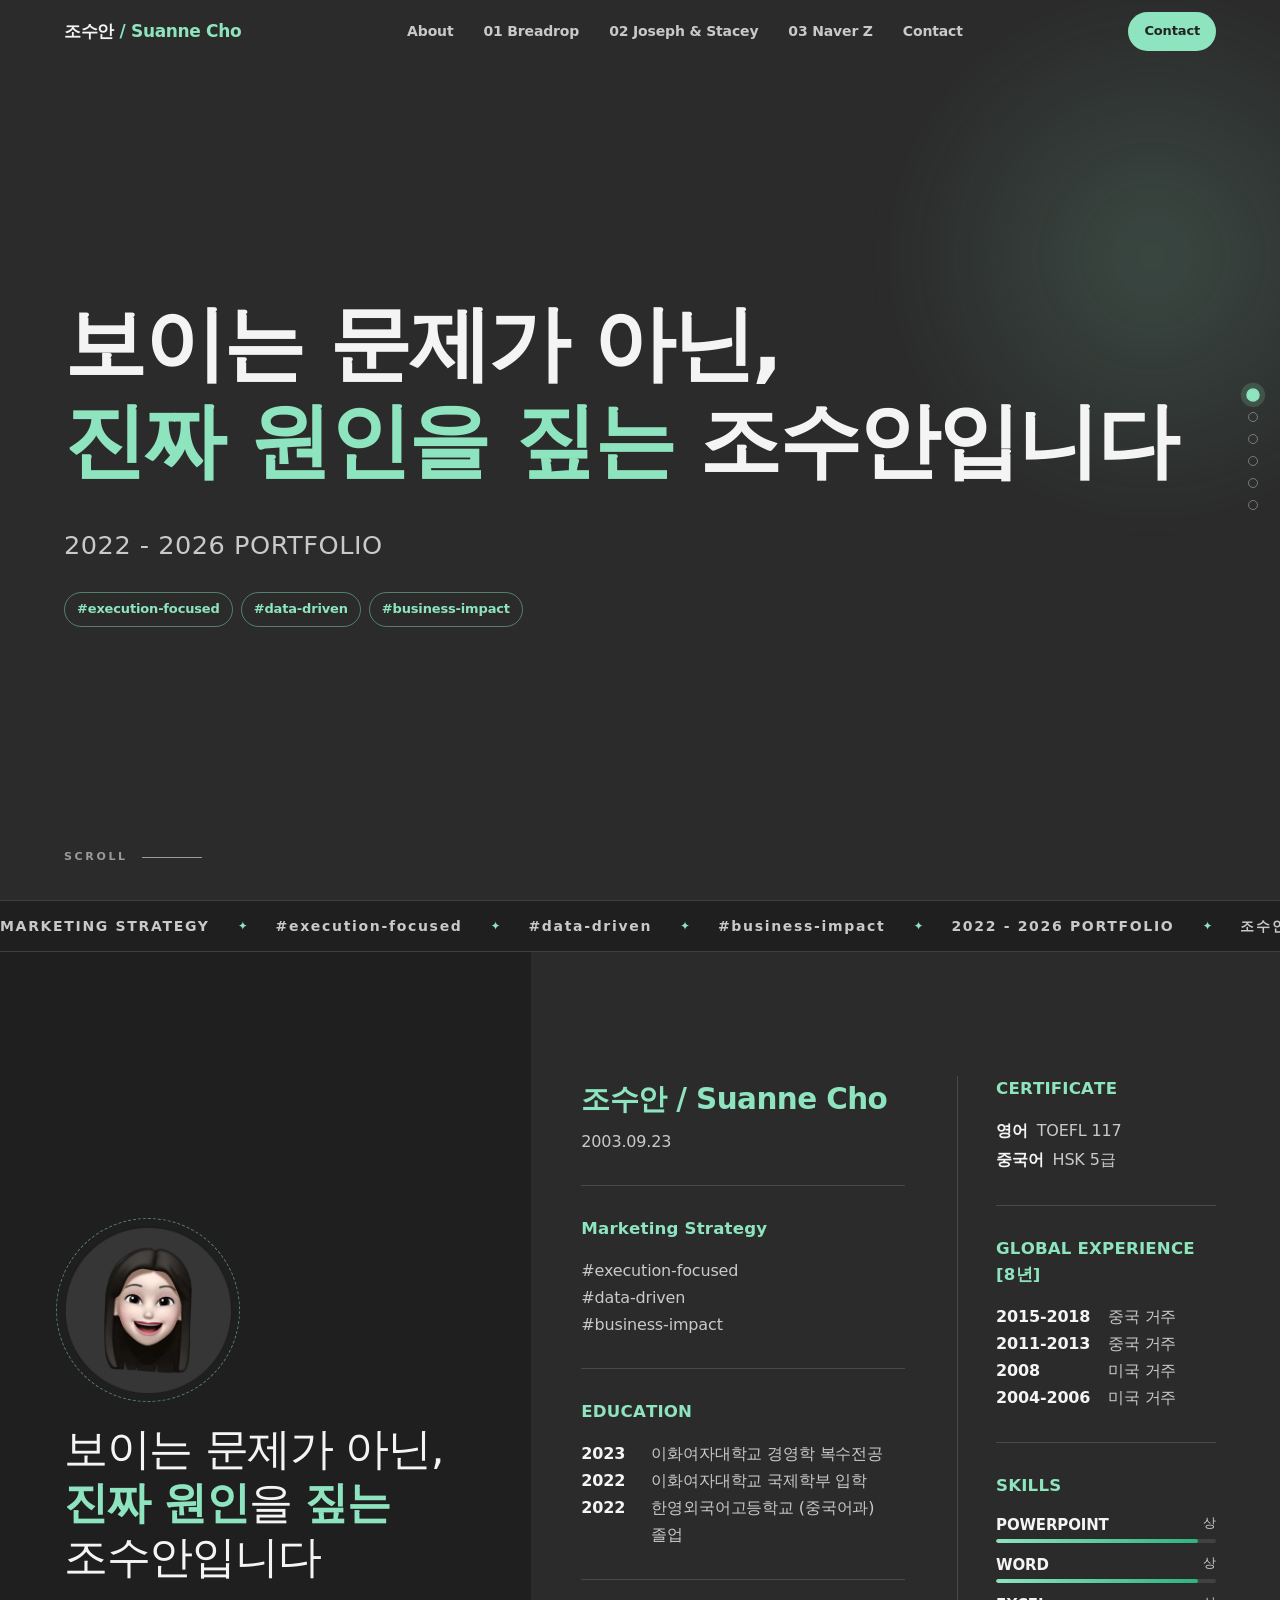
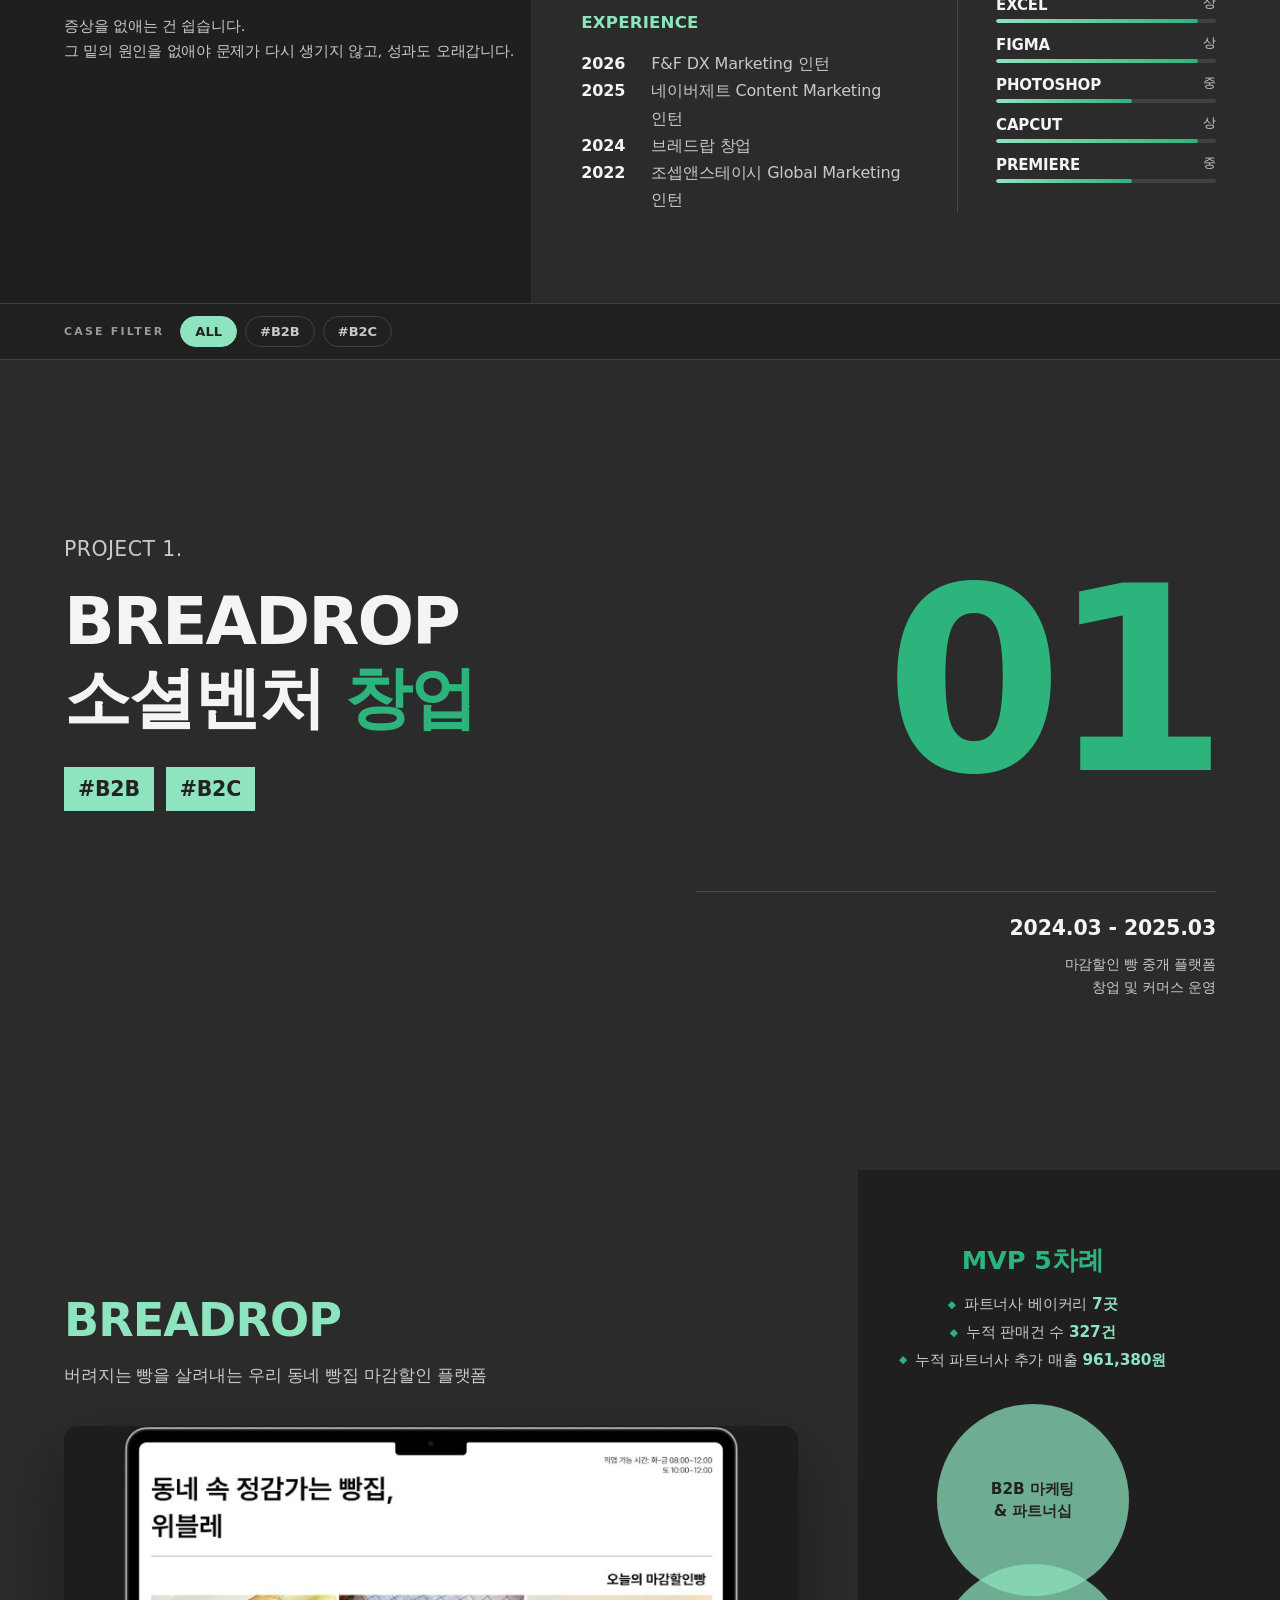
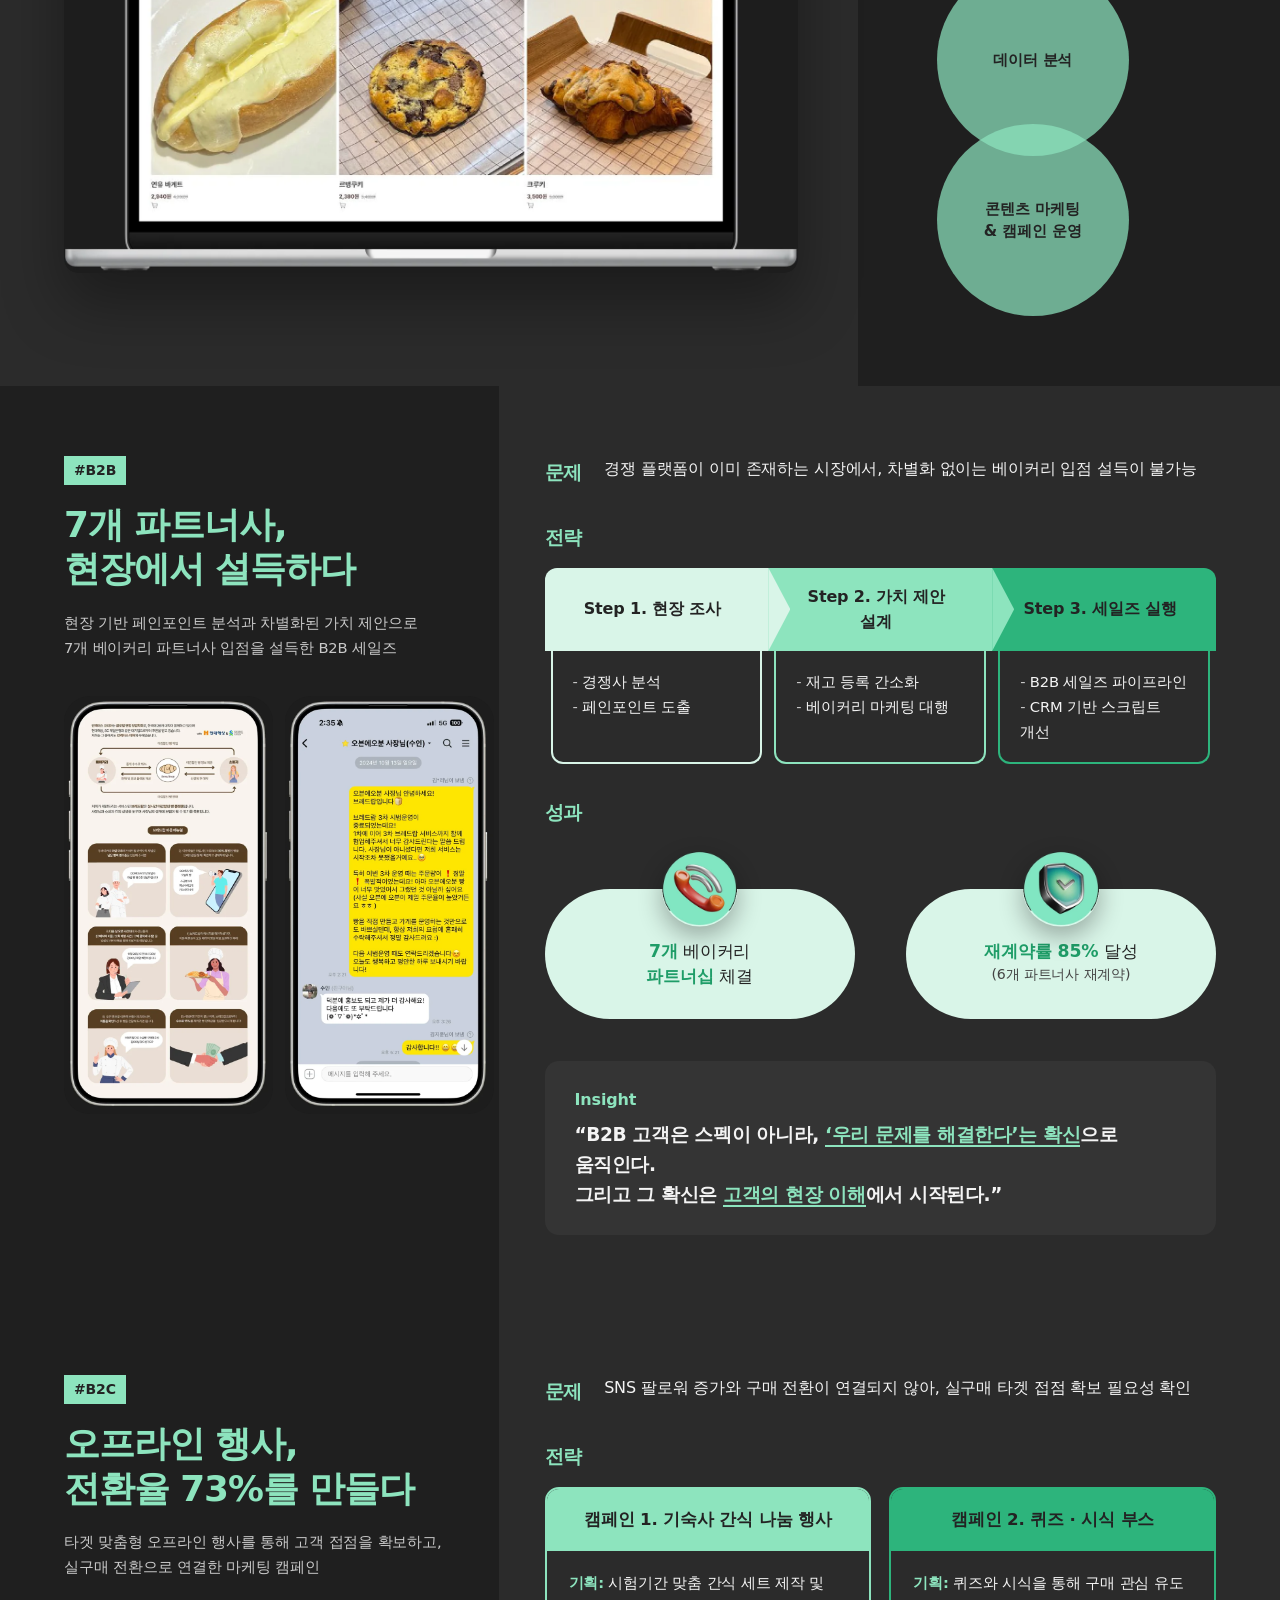
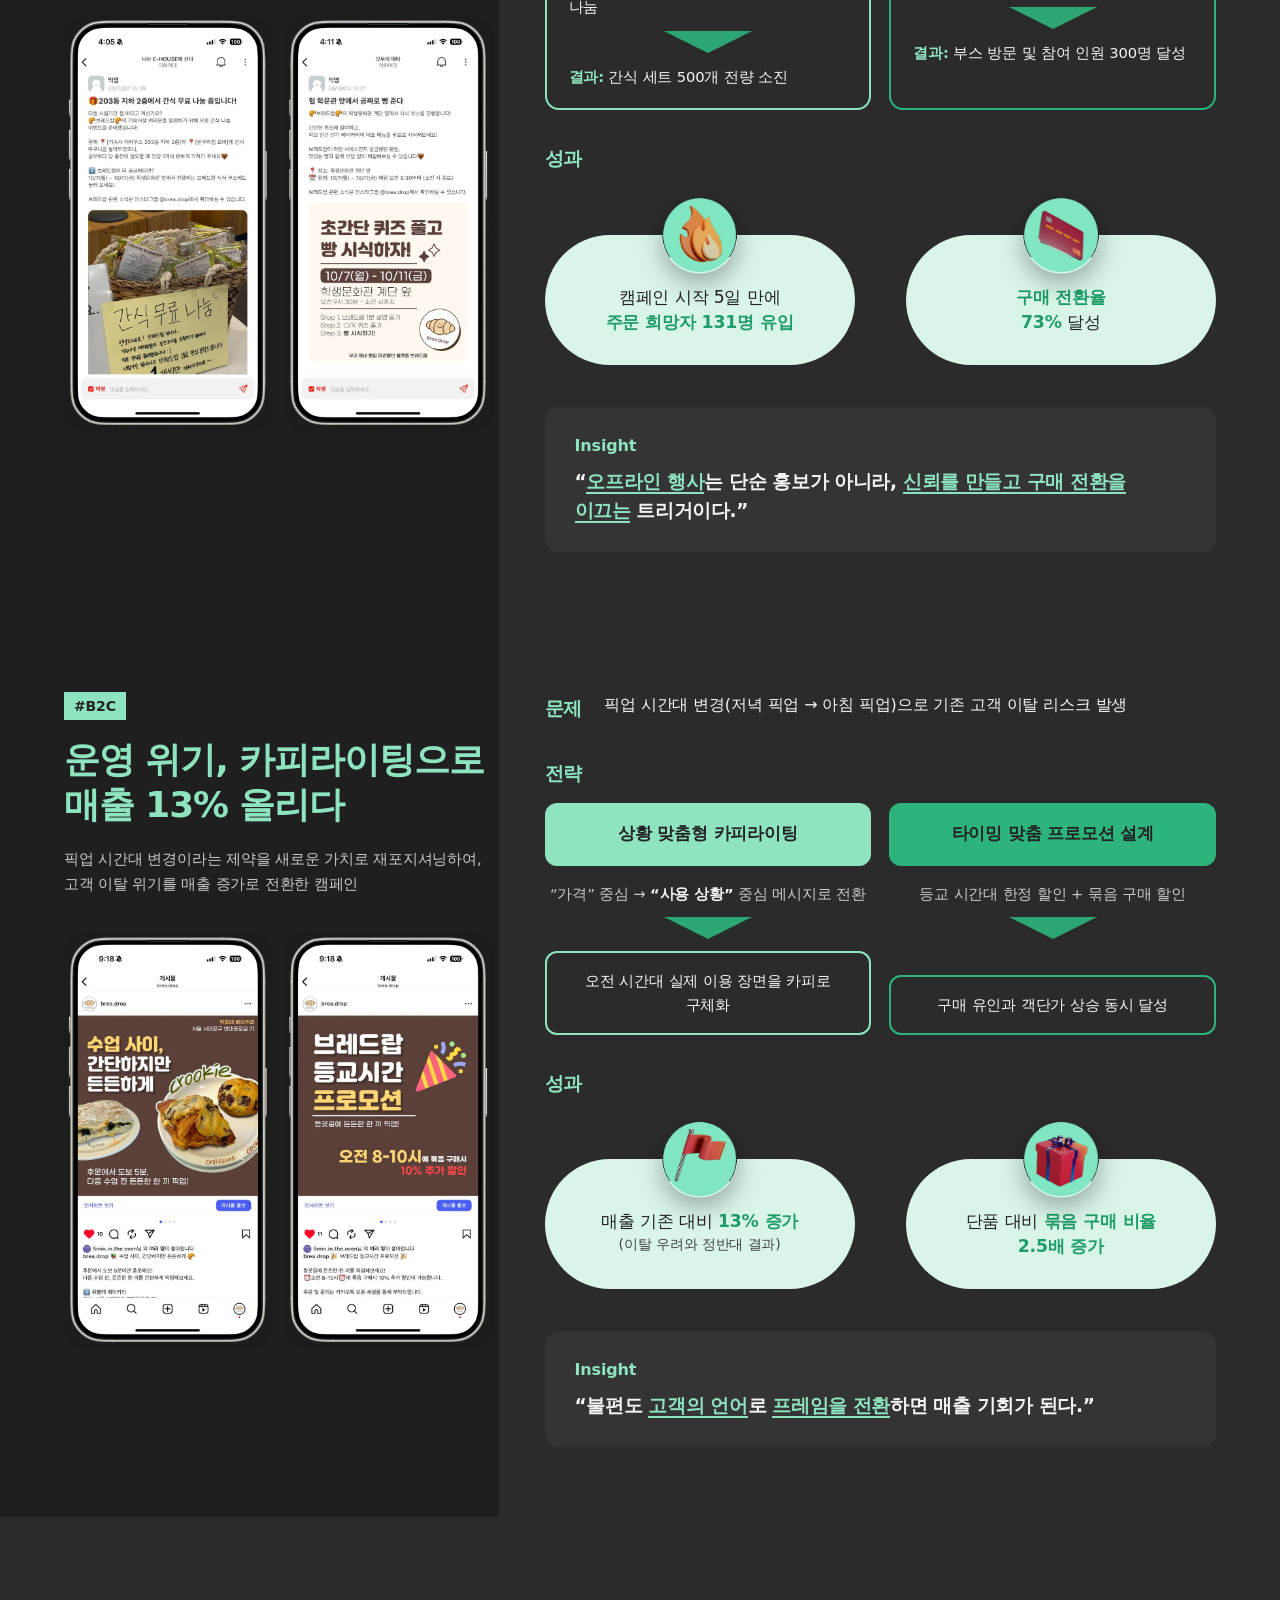
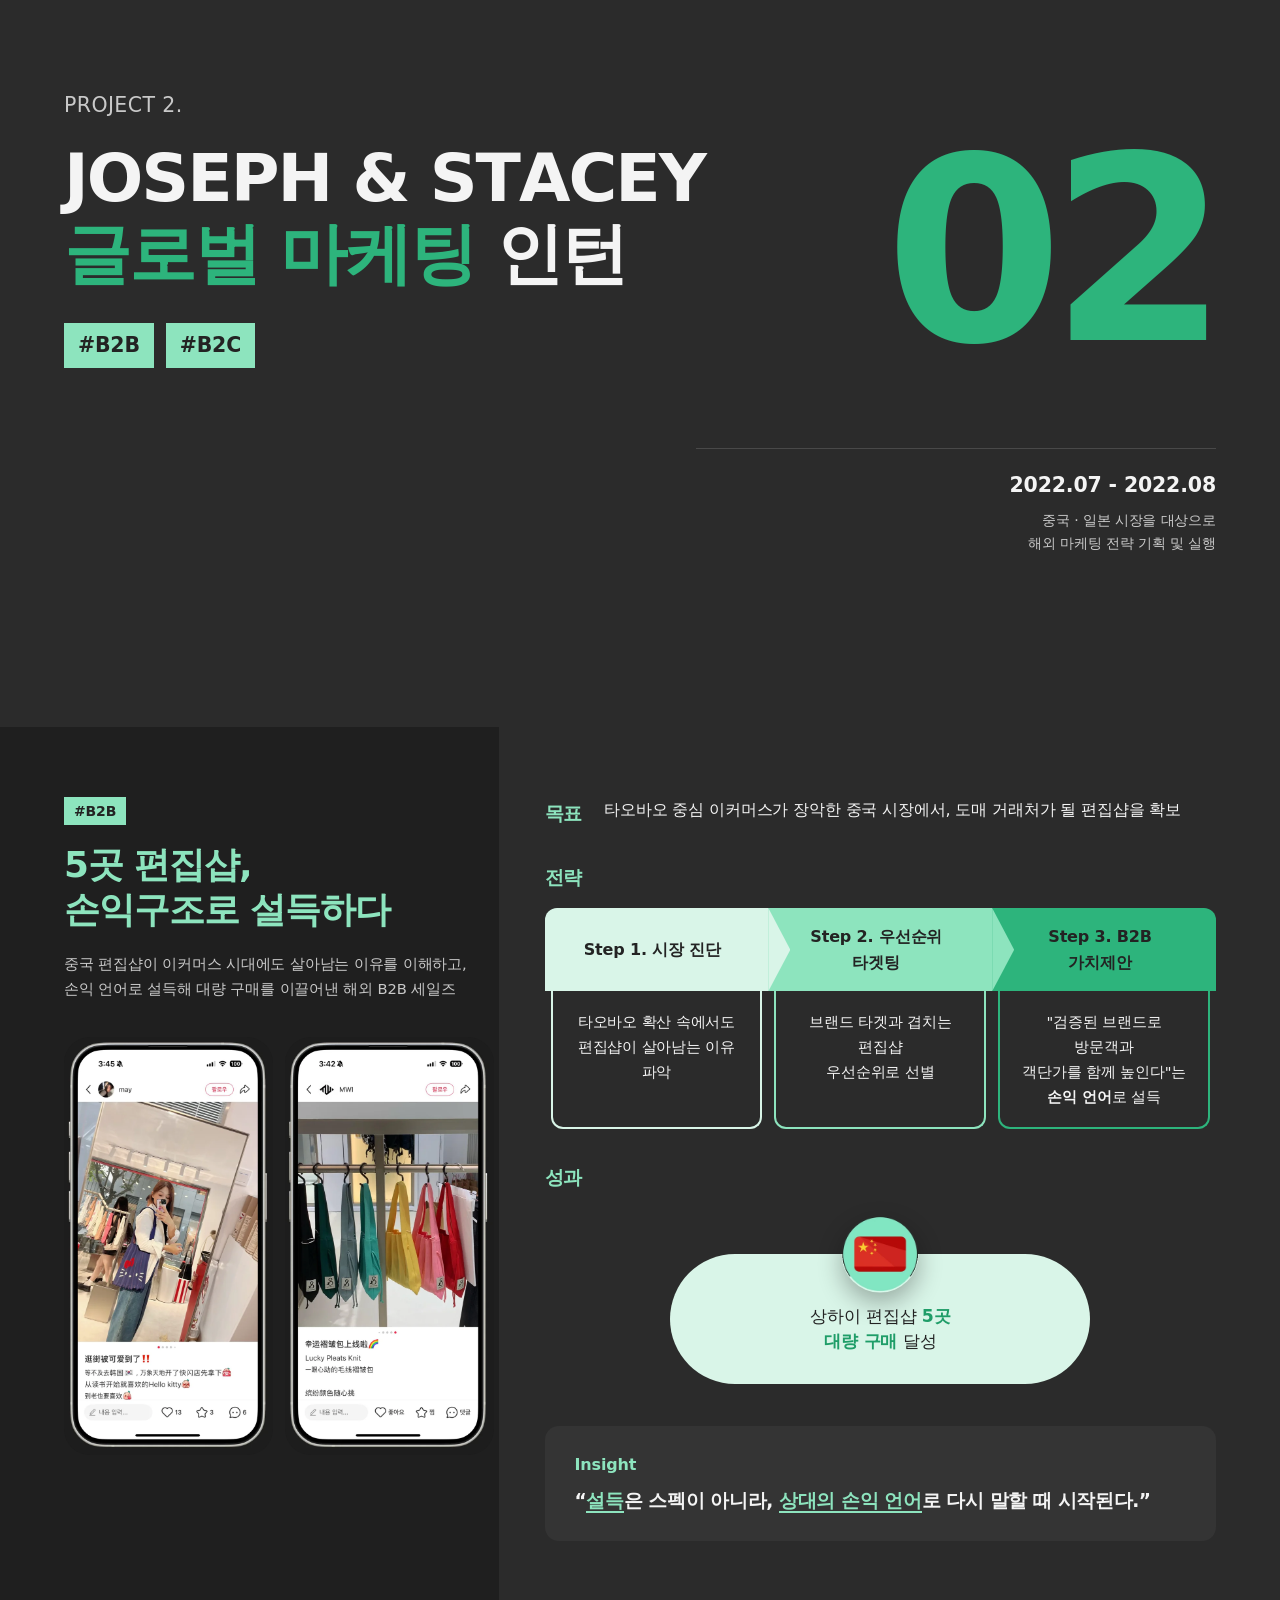
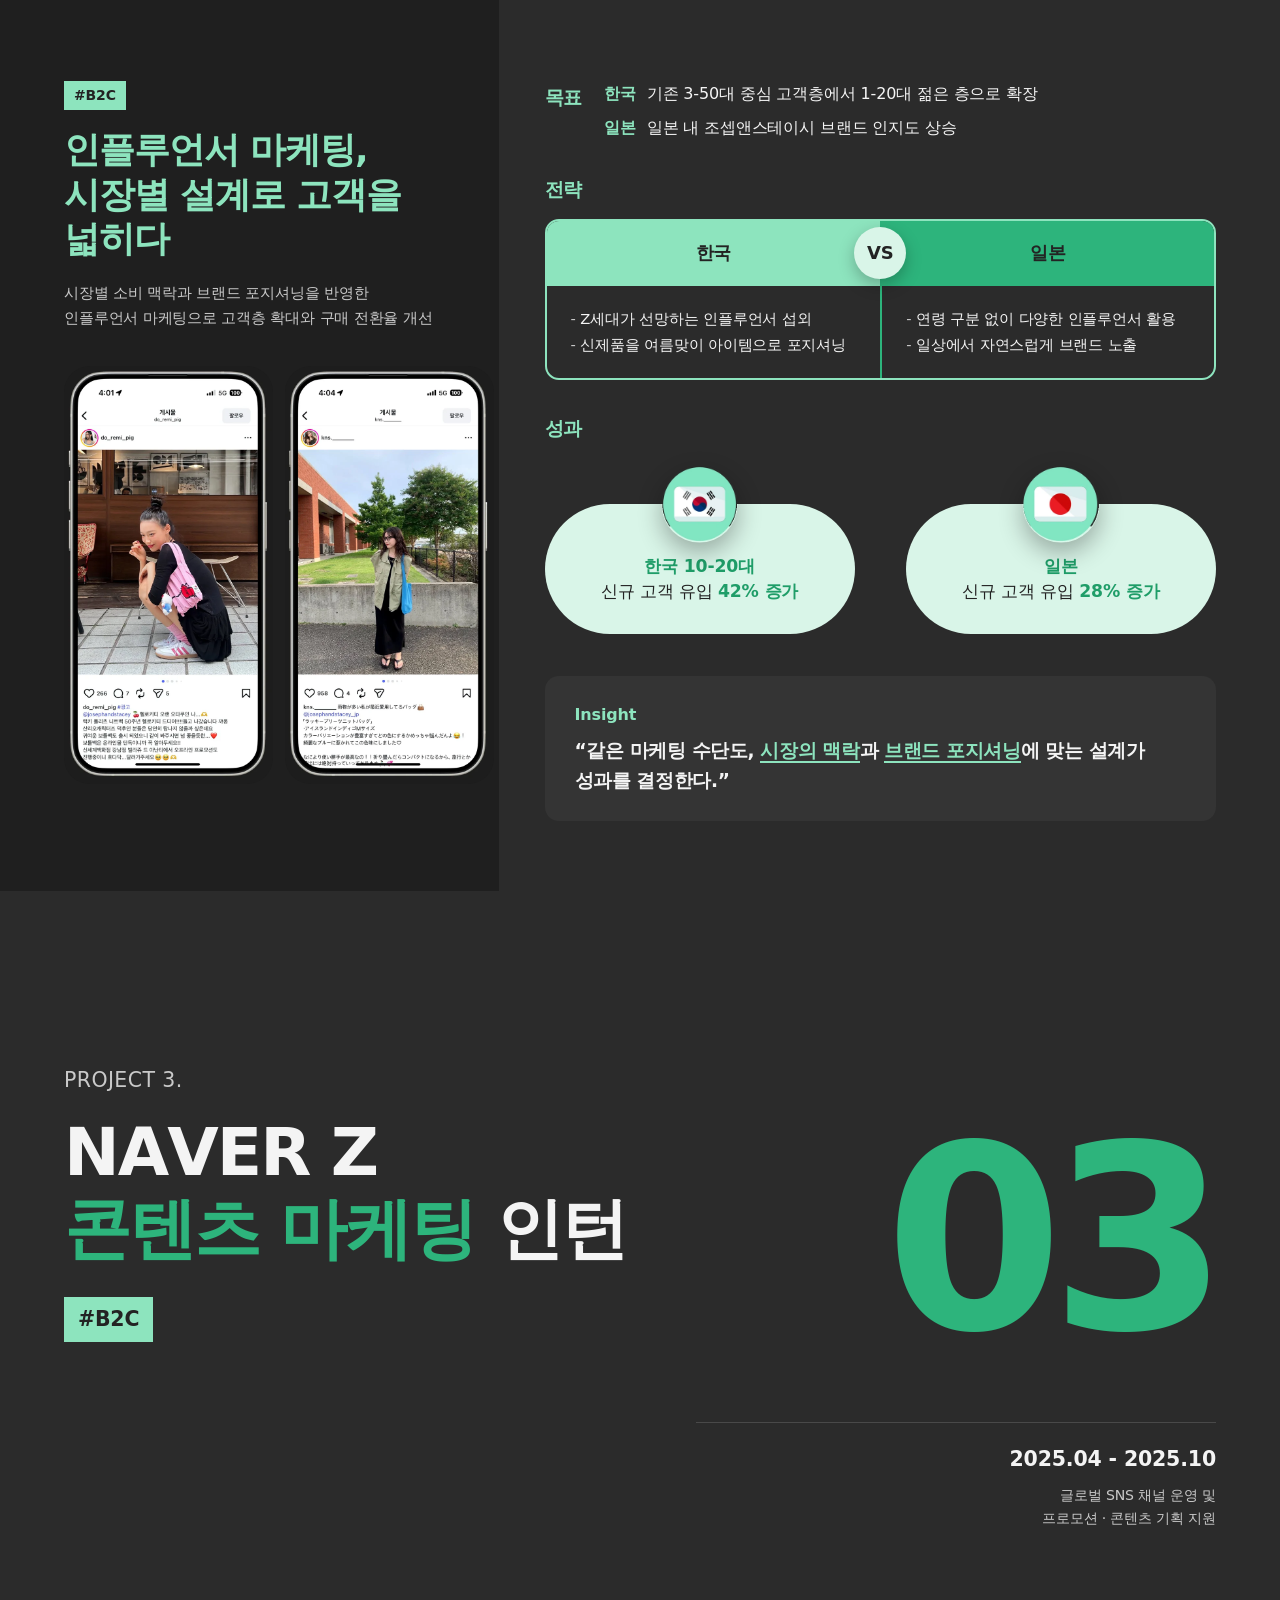
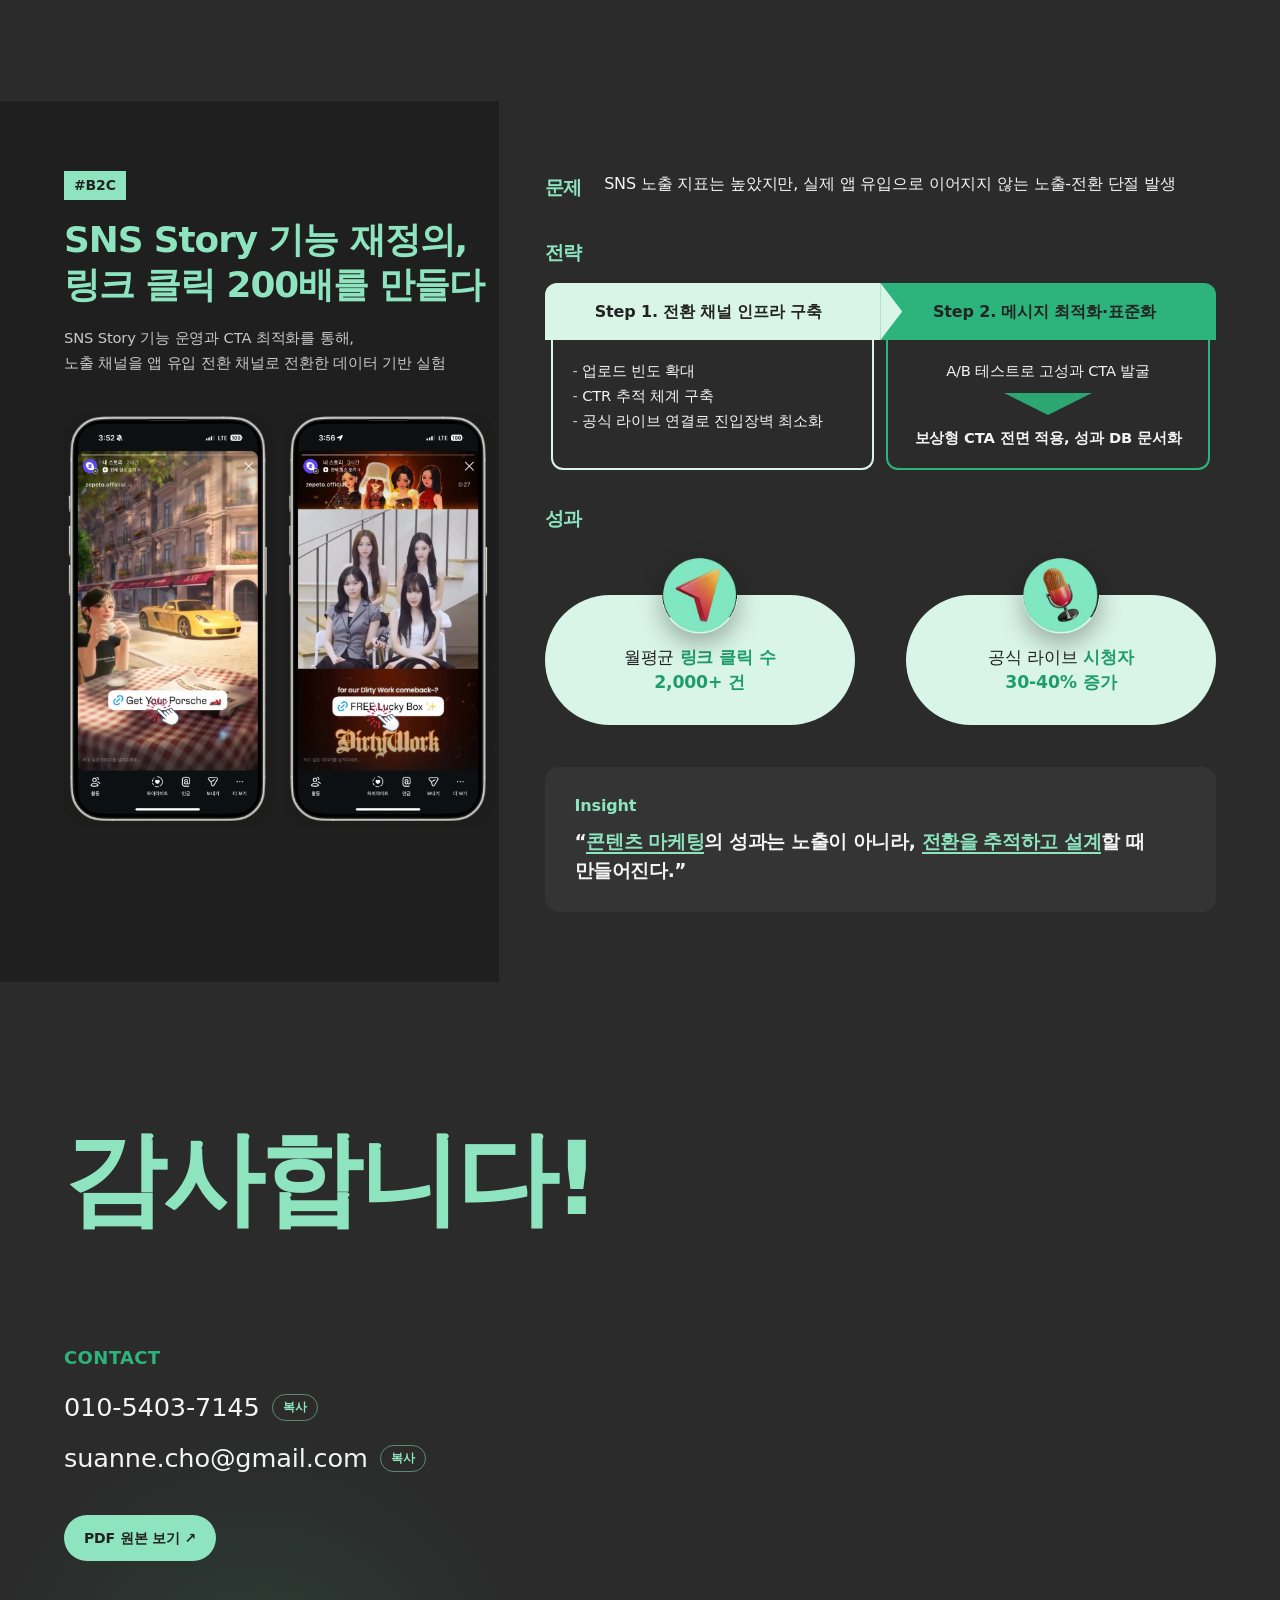
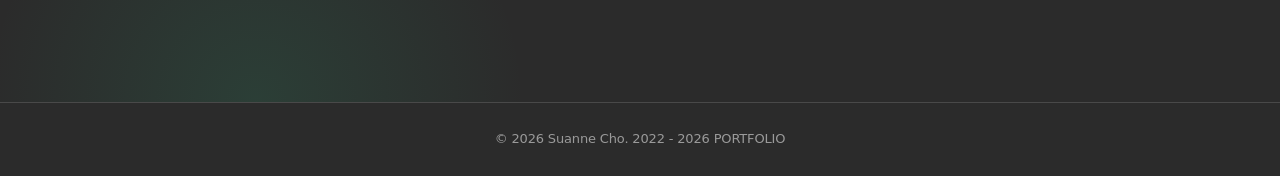
==== commit 083b4e4c: "Make the site more dynamic: scramble titles, new loader, cursor, dots - Loader now shows '조수안의 포트폴리오" ====
--- a/index.html
+++ b/index.html
@@ -17,9 +17,24 @@
 
   <!-- 인트로 로더 -->
   <div class="loader" id="loader" aria-hidden="true">
-    <div class="loader__mark"><span>S</span><span>C</span></div>
-    <div class="loader__bar"><i></i></div>
+    <div class="loader__inner">
+      <p class="loader__title">
+        <span class="loader__word loader__word--accent"><i>조</i><i>수</i><i>안</i><i>의</i></span>
+        <span class="loader__word"><i>포</i><i>트</i><i>폴</i><i>리</i><i>오</i></span>
+      </p>
+      <p class="loader__sub">2022 - 2026 PORTFOLIO</p>
+      <div class="loader__bar"><i></i></div>
+    </div>
   </div>
+  <div class="cursor" id="cursor" aria-hidden="true"></div>
+  <nav class="dots" id="dots" aria-label="섹션 이동">
+    <a href="#top" data-dot="hero" title="Intro"></a>
+    <a href="#about" data-dot="about" title="About"></a>
+    <a href="#project-1" data-dot="project-1" title="Project 01"></a>
+    <a href="#project-2" data-dot="project-2" title="Project 02"></a>
+    <a href="#project-3" data-dot="project-3" title="Project 03"></a>
+    <a href="#contact" data-dot="contact" title="Contact"></a>
+  </nav>
 
   <!-- 스크롤 진행 바 -->
   <div class="progress" id="progress" aria-hidden="true"></div>
@@ -59,6 +74,14 @@
       </a>
     </section>
 
+    <!-- 마퀴 -->
+    <div class="marquee" aria-hidden="true">
+      <div class="marquee__track">
+        <span>MARKETING STRATEGY</span><i>✦</i><span>#execution-focused</span><i>✦</i><span>#data-driven</span><i>✦</i><span>#business-impact</span><i>✦</i><span>2022 - 2026 PORTFOLIO</span><i>✦</i><span>조수안 / Suanne Cho</span><i>✦</i>
+        <span>MARKETING STRATEGY</span><i>✦</i><span>#execution-focused</span><i>✦</i><span>#data-driven</span><i>✦</i><span>#business-impact</span><i>✦</i><span>2022 - 2026 PORTFOLIO</span><i>✦</i><span>조수안 / Suanne Cho</span><i>✦</i>
+      </div>
+    </div>
+
     <!-- ===================== ABOUT (p.2) ===================== -->
     <section class="about section" id="about">
       <div class="about__left reveal">
@@ -66,7 +89,7 @@
           <img class="about__avatar" src="assets/img/avatar.webp" alt="조수안 아바타" width="360" height="360">
           <span class="about__ring" aria-hidden="true"></span>
         </div>
-        <h2 class="about__headline">
+        <h2 class="about__headline fx-text">
           보이는 문제가 아닌,<br>
           <strong>진짜 원인</strong>을 <strong>짚는</strong><br>
           조수안입니다
@@ -80,11 +103,11 @@
       <div class="about__right">
         <div class="about__col">
           <div class="about__block reveal">
-            <h3 class="about__name">조수안 / Suanne Cho</h3>
+            <h3 class="about__name fx-text">조수안 / Suanne Cho</h3>
             <p class="about__birth">2003.09.23</p>
           </div>
           <div class="about__block reveal">
-            <h4 class="about__label">Marketing Strategy</h4>
+            <h4 class="about__label fx-text">Marketing Strategy</h4>
             <ul class="about__hashtags">
               <li>#execution-focused</li>
               <li>#data-driven</li>
@@ -92,7 +115,7 @@
             </ul>
           </div>
           <div class="about__block reveal">
-            <h4 class="about__label">EDUCATION</h4>
+            <h4 class="about__label fx-text">EDUCATION</h4>
             <ul class="timeline">
               <li><b>2023</b><span>이화여자대학교 경영학 복수전공</span></li>
               <li><b>2022</b><span>이화여자대학교 국제학부 입학</span></li>
@@ -100,7 +123,7 @@
             </ul>
           </div>
           <div class="about__block reveal">
-            <h4 class="about__label">EXPERIENCE</h4>
+            <h4 class="about__label fx-text">EXPERIENCE</h4>
             <ul class="timeline">
               <li><b>2026</b><span>F&amp;F DX Marketing 인턴</span></li>
               <li><b>2025</b><span>네이버제트 Content Marketing 인턴</span></li>
@@ -112,14 +135,14 @@
 
         <div class="about__col about__col--side">
           <div class="about__block reveal">
-            <h4 class="about__label">CERTIFICATE</h4>
+            <h4 class="about__label fx-text">CERTIFICATE</h4>
             <ul class="plain">
               <li><b>영어</b> TOEFL 117</li>
               <li><b>중국어</b> HSK 5급</li>
             </ul>
           </div>
           <div class="about__block reveal">
-            <h4 class="about__label">GLOBAL EXPERIENCE <span class="about__label-sub">[8년]</span></h4>
+            <h4 class="about__label fx-text">GLOBAL EXPERIENCE <span class="about__label-sub">[8년]</span></h4>
             <ul class="timeline timeline--compact">
               <li><b>2015-2018</b><span>중국 거주</span></li>
               <li><b>2011-2013</b><span>중국 거주</span></li>
@@ -128,7 +151,7 @@
             </ul>
           </div>
           <div class="about__block reveal">
-            <h4 class="about__label">SKILLS</h4>
+            <h4 class="about__label fx-text">SKILLS</h4>
             <ul class="skills">
               <li data-level="3"><span class="skills__name">POWERPOINT</span><span class="skills__lv">상</span><span class="skills__bar"><i></i></span></li>
               <li data-level="3"><span class="skills__name">WORD</span><span class="skills__lv">상</span><span class="skills__bar"><i></i></span></li>
@@ -158,7 +181,7 @@
         <div class="cover__inner">
           <div class="cover__text reveal">
             <p class="cover__eyebrow">PROJECT 1.</p>
-            <h2 class="cover__title">BREADROP<br>소셜벤처 <em>창업</em></h2>
+            <h2 class="cover__title fx-text">BREADROP<br>소셜벤처 <em>창업</em></h2>
             <div class="tags"><span class="tag">#B2B</span><span class="tag">#B2C</span></div>
           </div>
           <div class="cover__num reveal" aria-hidden="true">01</div>
@@ -173,7 +196,7 @@
       <section class="overview section">
         <div class="overview__main">
           <div class="reveal">
-            <h3 class="overview__title">BREADROP</h3>
+            <h3 class="overview__title fx-text">BREADROP</h3>
             <p class="overview__sub">버려지는 빵을 살려내는 우리 동네 빵집 마감할인 플랫폼</p>
           </div>
           <figure class="overview__laptop reveal">
@@ -201,7 +224,7 @@
       <article class="case section" data-type="b2b">
         <div class="case__left">
           <span class="tag tag--sm">#B2B</span>
-          <h3 class="case__title reveal">7개 파트너사,<br>현장에서 설득하다</h3>
+          <h3 class="case__title reveal fx-text">7개 파트너사,<br>현장에서 설득하다</h3>
           <p class="case__desc reveal">현장 기반 페인포인트 분석과 차별화된 가치 제안으로<br>7개 베이커리 파트너사 입점을 설득한 B2B 세일즈</p>
           <div class="phones reveal">
             <img class="phone" src="assets/img/p1-b2b-L.webp" alt="브레드랍 서비스 소개 및 이용 매뉴얼 제안서" width="640" height="1283" data-lightbox>
@@ -210,11 +233,11 @@
         </div>
         <div class="case__right">
           <div class="kv reveal">
-            <span class="kv__k">문제</span>
+            <span class="kv__k fx-text">문제</span>
             <p class="kv__v">경쟁 플랫폼이 이미 존재하는 시장에서, 차별화 없이는 베이커리 입점 설득이 불가능</p>
           </div>
           <div class="reveal">
-            <span class="kv__k">전략</span>
+            <span class="kv__k fx-text">전략</span>
             <div class="steps steps--3">
               <div class="step">
                 <div class="step__head">Step 1. 현장 조사</div>
@@ -231,7 +254,7 @@
             </div>
           </div>
           <div class="reveal">
-            <span class="kv__k">성과</span>
+            <span class="kv__k fx-text">성과</span>
             <div class="results">
               <div class="result">
                 <img class="result__icon" src="assets/img/icon-handshake.webp" alt="" width="200" height="200">
@@ -254,7 +277,7 @@
       <article class="case section" data-type="b2c">
         <div class="case__left">
           <span class="tag tag--sm">#B2C</span>
-          <h3 class="case__title reveal">오프라인 행사,<br>전환율 73%를 만들다</h3>
+          <h3 class="case__title reveal fx-text">오프라인 행사,<br>전환율 73%를 만들다</h3>
           <p class="case__desc reveal">타겟 맞춤형 오프라인 행사를 통해 고객 접점을 확보하고,<br>실구매 전환으로 연결한 마케팅 캠페인</p>
           <div class="phones reveal">
             <img class="phone" src="assets/img/p1-b2c-event-L.webp" alt="에브리타임 게시글 - 203동 지하 2층에서 간식 무료 나눔 중입니다" width="640" height="1283" data-lightbox>
@@ -263,11 +286,11 @@
         </div>
         <div class="case__right">
           <div class="kv reveal">
-            <span class="kv__k">문제</span>
+            <span class="kv__k fx-text">문제</span>
             <p class="kv__v">SNS 팔로워 증가와 구매 전환이 연결되지 않아, 실구매 타겟 접점 확보 필요성 확인</p>
           </div>
           <div class="reveal">
-            <span class="kv__k">전략</span>
+            <span class="kv__k fx-text">전략</span>
             <div class="campaigns">
               <div class="campaign">
                 <div class="campaign__head">캠페인 1. 기숙사 간식 나눔 행사</div>
@@ -288,7 +311,7 @@
             </div>
           </div>
           <div class="reveal">
-            <span class="kv__k">성과</span>
+            <span class="kv__k fx-text">성과</span>
             <div class="results">
               <div class="result">
                 <img class="result__icon" src="assets/img/icon-fire.webp" alt="" width="200" height="200">
@@ -311,7 +334,7 @@
       <article class="case section" data-type="b2c">
         <div class="case__left">
           <span class="tag tag--sm">#B2C</span>
-          <h3 class="case__title reveal">운영 위기, 카피라이팅으로<br>매출 13% 올리다</h3>
+          <h3 class="case__title reveal fx-text">운영 위기, 카피라이팅으로<br>매출 13% 올리다</h3>
           <p class="case__desc reveal">픽업 시간대 변경이라는 제약을 새로운 가치로 재포지셔닝하여,<br>고객 이탈 위기를 매출 증가로 전환한 캠페인</p>
           <div class="phones reveal">
             <img class="phone" src="assets/img/p1-b2c-copy-L.webp" alt="인스타그램 게시물 - 수업 사이, 간단하지만 든든하게" width="640" height="1283" data-lightbox>
@@ -320,11 +343,11 @@
         </div>
         <div class="case__right">
           <div class="kv reveal">
-            <span class="kv__k">문제</span>
+            <span class="kv__k fx-text">문제</span>
             <p class="kv__v">픽업 시간대 변경(저녁 픽업 → 아침 픽업)으로 기존 고객 이탈 리스크 발생</p>
           </div>
           <div class="reveal">
-            <span class="kv__k">전략</span>
+            <span class="kv__k fx-text">전략</span>
             <div class="flows">
               <div class="flow">
                 <div class="flow__head">상황 맞춤형 카피라이팅</div>
@@ -341,7 +364,7 @@
             </div>
           </div>
           <div class="reveal">
-            <span class="kv__k">성과</span>
+            <span class="kv__k fx-text">성과</span>
             <div class="results">
               <div class="result">
                 <img class="result__icon" src="assets/img/icon-flag.webp" alt="" width="200" height="200">
@@ -365,7 +388,7 @@
         <div class="cover__inner">
           <div class="cover__text reveal">
             <p class="cover__eyebrow">PROJECT 2.</p>
-            <h2 class="cover__title">JOSEPH &amp; STACEY<br><em>글로벌 마케팅</em> 인턴</h2>
+            <h2 class="cover__title fx-text">JOSEPH &amp; STACEY<br><em>글로벌 마케팅</em> 인턴</h2>
             <div class="tags"><span class="tag">#B2B</span><span class="tag">#B2C</span></div>
           </div>
           <div class="cover__num reveal" aria-hidden="true">02</div>
@@ -380,7 +403,7 @@
       <article class="case section" data-type="b2b">
         <div class="case__left">
           <span class="tag tag--sm">#B2B</span>
-          <h3 class="case__title reveal">5곳 편집샵,<br>손익구조로 설득하다</h3>
+          <h3 class="case__title reveal fx-text">5곳 편집샵,<br>손익구조로 설득하다</h3>
           <p class="case__desc reveal">중국 편집샵이 이커머스 시대에도 살아남는 이유를 이해하고,<br>손익 언어로 설득해 대량 구매를 이끌어낸 해외 B2B 세일즈</p>
           <div class="phones reveal">
             <img class="phone" src="assets/img/p2-b2b-L.webp" alt="샤오홍슈 게시물 - 상하이 편집샵 방문 후기" width="640" height="1283" data-lightbox>
@@ -389,11 +412,11 @@
         </div>
         <div class="case__right">
           <div class="kv reveal">
-            <span class="kv__k">목표</span>
+            <span class="kv__k fx-text">목표</span>
             <p class="kv__v">타오바오 중심 이커머스가 장악한 중국 시장에서, 도매 거래처가 될 편집샵을 확보</p>
           </div>
           <div class="reveal">
-            <span class="kv__k">전략</span>
+            <span class="kv__k fx-text">전략</span>
             <div class="steps steps--3">
               <div class="step">
                 <div class="step__head">Step 1. 시장 진단</div>
@@ -410,7 +433,7 @@
             </div>
           </div>
           <div class="reveal">
-            <span class="kv__k">성과</span>
+            <span class="kv__k fx-text">성과</span>
             <div class="results results--single">
               <div class="result">
                 <img class="result__icon" src="assets/img/icon-cn.webp" alt="" width="200" height="200">
@@ -429,7 +452,7 @@
       <article class="case section" data-type="b2c">
         <div class="case__left">
           <span class="tag tag--sm">#B2C</span>
-          <h3 class="case__title reveal">인플루언서 마케팅,<br>시장별 설계로 고객을 넓히다</h3>
+          <h3 class="case__title reveal fx-text">인플루언서 마케팅,<br>시장별 설계로 고객을 넓히다</h3>
           <p class="case__desc reveal">시장별 소비 맥락과 브랜드 포지셔닝을 반영한<br>인플루언서 마케팅으로 고객층 확대와 구매 전환율 개선</p>
           <div class="phones reveal">
             <img class="phone" src="assets/img/p2-b2c-L.webp" alt="인스타그램 인플루언서 게시물 (한국) - 럭키 플리츠 니트백 착용" width="640" height="1283" data-lightbox>
@@ -438,14 +461,14 @@
         </div>
         <div class="case__right">
           <div class="kv kv--multi reveal">
-            <span class="kv__k">목표</span>
+            <span class="kv__k fx-text">목표</span>
             <div class="kv__v">
               <p><b class="mint">한국</b> 기존 3-50대 중심 고객층에서 1-20대 젊은 층으로 확장</p>
               <p><b class="mint">일본</b> 일본 내 조셉앤스테이시 브랜드 인지도 상승</p>
             </div>
           </div>
           <div class="reveal">
-            <span class="kv__k">전략</span>
+            <span class="kv__k fx-text">전략</span>
             <div class="vs">
               <div class="vs__col">
                 <div class="vs__head">한국</div>
@@ -459,7 +482,7 @@
             </div>
           </div>
           <div class="reveal">
-            <span class="kv__k">성과</span>
+            <span class="kv__k fx-text">성과</span>
             <div class="results">
               <div class="result">
                 <img class="result__icon" src="assets/img/icon-kr.webp" alt="" width="200" height="200">
@@ -483,7 +506,7 @@
         <div class="cover__inner">
           <div class="cover__text reveal">
             <p class="cover__eyebrow">PROJECT 3.</p>
-            <h2 class="cover__title">NAVER Z<br><em>콘텐츠 마케팅</em> 인턴</h2>
+            <h2 class="cover__title fx-text">NAVER Z<br><em>콘텐츠 마케팅</em> 인턴</h2>
             <div class="tags"><span class="tag">#B2C</span></div>
           </div>
           <div class="cover__num reveal" aria-hidden="true">03</div>
@@ -498,7 +521,7 @@
       <article class="case section" data-type="b2c">
         <div class="case__left">
           <span class="tag tag--sm">#B2C</span>
-          <h3 class="case__title reveal">SNS Story 기능 재정의,<br>링크 클릭 200배를 만들다</h3>
+          <h3 class="case__title reveal fx-text">SNS Story 기능 재정의,<br>링크 클릭 200배를 만들다</h3>
           <p class="case__desc reveal">SNS Story 기능 운영과 CTA 최적화를 통해,<br>노출 채널을 앱 유입 전환 채널로 전환한 데이터 기반 실험</p>
           <div class="phones reveal">
             <img class="phone" src="assets/img/p3-b2c-L.webp" alt="제페토 인스타그램 스토리 - Get Your Porsche CTA" width="640" height="1283" data-lightbox>
@@ -507,11 +530,11 @@
         </div>
         <div class="case__right">
           <div class="kv reveal">
-            <span class="kv__k">문제</span>
+            <span class="kv__k fx-text">문제</span>
             <p class="kv__v">SNS 노출 지표는 높았지만, 실제 앱 유입으로 이어지지 않는 노출-전환 단절 발생</p>
           </div>
           <div class="reveal">
-            <span class="kv__k">전략</span>
+            <span class="kv__k fx-text">전략</span>
             <div class="steps steps--2">
               <div class="step">
                 <div class="step__head">Step 1. 전환 채널 인프라 구축</div>
@@ -528,7 +551,7 @@
             </div>
           </div>
           <div class="reveal">
-            <span class="kv__k">성과</span>
+            <span class="kv__k fx-text">성과</span>
             <div class="results">
               <div class="result">
                 <img class="result__icon" src="assets/img/icon-cursor.webp" alt="" width="200" height="200">
@@ -552,7 +575,7 @@
     <!-- ===================== CONTACT (p.13) ===================== -->
     <section class="contact section" id="contact">
       <div class="contact__inner">
-        <h2 class="contact__title reveal">감사합니다!</h2>
+        <h2 class="contact__title reveal fx-text">감사합니다!</h2>
         <div class="contact__box reveal">
           <span class="contact__label">CONTACT</span>
           <div class="contact__row">
--- a/assets/style.css
+++ b/assets/style.css
@@ -52,17 +52,67 @@
 .loader {
   position: fixed; inset: 0; z-index: 1000;
   background: var(--bg-deep);
-  display: grid; place-content: center; gap: 18px;
-  transition: opacity 0.6s var(--ease), visibility 0.6s;
-}
-.loader.is-done { opacity: 0; visibility: hidden; pointer-events: none; }
-.loader__mark { font-size: 40px; font-weight: 800; letter-spacing: 0.1em; display: flex; gap: 4px; justify-content: center; }
-.loader__mark span { color: var(--mint); animation: loaderPop 0.9s var(--ease) both; }
-.loader__mark span:nth-child(2) { color: var(--text); animation-delay: 0.12s; }
-@keyframes loaderPop { from { transform: translateY(20px); opacity: 0; } to { transform: none; opacity: 1; } }
-.loader__bar { width: 140px; height: 2px; background: rgba(255,255,255,0.12); overflow: hidden; border-radius: 2px; }
-.loader__bar i { display: block; height: 100%; width: 40%; background: var(--mint); animation: loaderRun 1s ease-in-out infinite; }
-@keyframes loaderRun { 0% { transform: translateX(-100%); } 100% { transform: translateX(350%); } }
+  display: grid; place-items: center;
+  transition: transform 0.9s cubic-bezier(0.76, 0, 0.24, 1), visibility 0.9s;
+}
+.loader.is-done { transform: translateY(-100%); visibility: hidden; pointer-events: none; }
+.loader__inner { display: grid; gap: 14px; justify-items: start; padding: 0 var(--gutter); }
+.loader__title { font-size: clamp(30px, 6vw, 72px); font-weight: 800; letter-spacing: -0.03em; line-height: 1.15; display: flex; flex-wrap: wrap; gap: 0 0.28em; }
+.loader__word { display: inline-flex; overflow: hidden; }
+.loader__word--accent { color: var(--mint); }
+.loader__word i { font-style: normal; display: inline-block; transform: translateY(110%); animation: loaderChar 0.7s var(--ease) forwards; }
+.loader__word:nth-child(1) i:nth-child(1) { animation-delay: 0.05s; }
+.loader__word:nth-child(1) i:nth-child(2) { animation-delay: 0.11s; }
+.loader__word:nth-child(1) i:nth-child(3) { animation-delay: 0.17s; }
+.loader__word:nth-child(1) i:nth-child(4) { animation-delay: 0.23s; }
+.loader__word:nth-child(2) i:nth-child(1) { animation-delay: 0.33s; }
+.loader__word:nth-child(2) i:nth-child(2) { animation-delay: 0.39s; }
+.loader__word:nth-child(2) i:nth-child(3) { animation-delay: 0.45s; }
+.loader__word:nth-child(2) i:nth-child(4) { animation-delay: 0.51s; }
+.loader__word:nth-child(2) i:nth-child(5) { animation-delay: 0.57s; }
+@keyframes loaderChar { to { transform: none; } }
+.loader__sub { font-size: clamp(12px, 1.3vw, 16px); letter-spacing: 0.2em; color: var(--text-mute); font-weight: 600; opacity: 0; animation: fadeIn 0.6s 0.7s ease forwards; }
+@keyframes fadeIn { to { opacity: 1; } }
+.loader__bar { width: min(60vw, 320px); height: 2px; background: rgba(255,255,255,0.12); overflow: hidden; border-radius: 2px; margin-top: 10px; }
+.loader__bar i { display: block; height: 100%; width: 0; background: linear-gradient(90deg, var(--mint), var(--green)); animation: loaderFill 1.1s 0.4s cubic-bezier(0.65, 0, 0.35, 1) forwards; }
+@keyframes loaderFill { to { width: 100%; } }
+
+/* ---------- Custom cursor ---------- */
+.cursor { display: none; }
+@media (hover: hover) and (pointer: fine) {
+  .cursor {
+    display: block; position: fixed; left: 0; top: 0; width: 14px; height: 14px; border-radius: 50%;
+    background: var(--mint); pointer-events: none; z-index: 990; mix-blend-mode: difference;
+    transform: translate(-50%, -50%); opacity: 0; transition: width 0.25s var(--ease), height 0.25s var(--ease), opacity 0.3s;
+  }
+  .cursor.is-on { opacity: 0.9; }
+  .cursor.is-hover { width: 44px; height: 44px; opacity: 0.6; }
+  .cursor.is-down { width: 8px; height: 8px; }
+}
+
+/* ---------- Section dots ---------- */
+.dots { position: fixed; right: 22px; top: 50%; transform: translateY(-50%); z-index: 760; display: flex; flex-direction: column; gap: 12px; }
+.dots a { width: 10px; height: 10px; border-radius: 50%; border: 1.5px solid rgba(255,255,255,0.35); background: transparent; position: relative; transition: background 0.3s, border-color 0.3s, transform 0.3s; }
+.dots a:hover { border-color: var(--mint); transform: scale(1.25); }
+.dots a.is-active { background: var(--mint); border-color: var(--mint); transform: scale(1.35); box-shadow: 0 0 0 4px rgba(141,228,190,0.18); }
+.dots a::after { content: attr(title); position: absolute; right: 20px; top: 50%; transform: translate(6px, -50%); font-size: 11px; font-weight: 700; letter-spacing: 0.08em; color: var(--mint); white-space: nowrap; opacity: 0; transition: opacity 0.25s, transform 0.25s; pointer-events: none; }
+.dots a:hover::after { opacity: 1; transform: translate(0, -50%); }
+@media (max-width: 1100px) { .dots { display: none; } }
+
+/* ---------- Marquee ---------- */
+.marquee { overflow: hidden; border-block: 1px solid var(--line); background: var(--bg-deep); padding: 14px 0; position: relative; }
+.marquee__track { display: flex; align-items: center; gap: 28px; width: max-content; animation: marquee 28s linear infinite; will-change: transform; }
+.marquee:hover .marquee__track { animation-play-state: paused; }
+.marquee__track span { font-size: 14px; font-weight: 700; letter-spacing: 0.12em; color: var(--text-dim); white-space: nowrap; }
+.marquee__track i { font-style: normal; color: var(--mint); font-size: 12px; }
+@keyframes marquee { to { transform: translateX(-50%); } }
+
+/* ---------- Text scramble (fx-text) ---------- */
+.fx-text .w { display: inline-block; white-space: nowrap; }
+.fx-text .ch { display: inline-block; opacity: 0; transform: translateY(0.35em); transition: opacity 0.35s var(--ease), transform 0.5s var(--ease), color 0.3s; }
+.fx-text .ch.is-on { opacity: 0.45; transform: none; }
+.fx-text .ch.is-set { opacity: 1; }
+.fx-text.is-instant .ch { opacity: 1; transform: none; transition: none; }
 
 /* ---------- Progress ---------- */
 .progress { position: fixed; top: 0; left: 0; height: 3px; width: 0; background: linear-gradient(90deg, var(--mint), var(--green)); z-index: 900; transition: width 0.1s linear; }
@@ -115,7 +165,7 @@
   animation: glowDrift 12s ease-in-out infinite alternate;
 }
 @keyframes glowDrift { from { transform: translate(0, 0) scale(1); } to { transform: translate(-8vmax, 6vmax) scale(1.15); } }
-.hero__inner { position: relative; max-width: 1200px; width: 100%; margin-inline: auto; }
+.hero__inner { position: relative; max-width: 1200px; width: 100%; margin-inline: auto; will-change: transform; transition: transform 0.4s ease-out; }
 .hero__title { font-size: clamp(34px, 6.4vw, 92px); font-weight: 800; line-height: 1.18; letter-spacing: -0.03em; }
 .hero__title .line { display: block; }
 .hero__title .word { display: inline-block; opacity: 0; transform: translateY(0.6em) rotate(2deg); transform-origin: left bottom; }
@@ -153,7 +203,8 @@
 }
 .about__left { display: flex; flex-direction: column; justify-content: center; gap: 28px; }
 .about__avatar-wrap { position: relative; width: 168px; height: 168px; }
-.about__avatar { width: 100%; height: 100%; border-radius: 50%; position: relative; z-index: 1; }
+.about__avatar { width: 100%; height: 100%; border-radius: 50%; position: relative; z-index: 1; transform: scale(0.6); opacity: 0; transition: transform 0.9s cubic-bezier(0.34, 1.56, 0.64, 1), opacity 0.5s; }
+.is-visible .about__avatar { transform: none; opacity: 1; }
 .about__ring { position: absolute; inset: -8px; border-radius: 50%; border: 1.5px dashed rgba(141,228,190,0.5); animation: spin 22s linear infinite; }
 @keyframes spin { to { transform: rotate(360deg); } }
 .about__headline { font-size: clamp(30px, 3.4vw, 52px); font-weight: 500; line-height: 1.25; letter-spacing: -0.03em; }
@@ -209,12 +260,18 @@
 .cover__title em { font-style: normal; color: var(--green); }
 .tags { display: flex; gap: 12px; margin-top: 30px; flex-wrap: wrap; }
 .tag { background: var(--mint); color: var(--ink); font-weight: 800; padding: 6px 14px; font-size: clamp(16px, 1.6vw, 26px); letter-spacing: -0.01em; }
+.is-visible .tags .tag { animation: stamp 0.55s cubic-bezier(0.34, 1.56, 0.64, 1) backwards; }
+.is-visible .tags .tag:nth-child(2) { animation-delay: 0.12s; }
+@keyframes stamp { from { transform: scale(1.6) rotate(-6deg); opacity: 0; } to { transform: none; opacity: 1; } }
 .tag--sm { display: inline-block; align-self: flex-start; font-size: 14px; padding: 3px 10px; margin-bottom: 18px; }
 .cover__num {
   font-size: clamp(120px, 20vw, 330px); font-weight: 800; color: var(--green); line-height: 0.85; letter-spacing: -0.05em;
   grid-column: 2; grid-row: 1 / span 2; align-self: center; user-select: none;
   transition-duration: 1.2s; transition-delay: 0.15s;
-}
+  will-change: transform;
+}
+.cover__num.reveal { transform: translateY(60px) scale(0.92); }
+.cover__num.reveal.is-visible { transform: translateY(var(--py, 0px)) scale(1); }
 .cover__meta { grid-column: 1 / -1; justify-self: end; text-align: right; border-top: 1px solid var(--line); padding-top: 20px; min-width: min(100%, 520px); }
 .cover__date { font-size: clamp(18px, 1.6vw, 26px); font-weight: 700; }
 .cover__desc { color: var(--text-dim); font-size: clamp(14px, 1.1vw, 18px); margin-top: 8px; line-height: 1.6; }
@@ -244,6 +301,8 @@
   margin-top: -32px; transition: transform 0.5s var(--ease), background 0.4s, opacity 0.8s var(--ease);
 }
 .role:first-child { margin-top: 0; }
+.role.reveal { transform: translateY(28px) scale(0.85); }
+.role.reveal.is-visible { transform: none; }
 .role:hover { transform: scale(1.06); background: var(--mint); z-index: 2; }
 .role:nth-child(2) { transition-delay: 0.1s; }
 .role:nth-child(3) { transition-delay: 0.2s; }
@@ -258,6 +317,10 @@
 .case__title { color: var(--mint); font-size: clamp(26px, 2.8vw, 44px); font-weight: 800; line-height: 1.25; letter-spacing: -0.03em; }
 .case__desc { color: var(--text-dim); font-size: clamp(14px, 1.15vw, 18px); line-height: 1.7; margin-top: 18px; }
 .phones { display: grid; grid-template-columns: 1fr 1fr; gap: 12px; margin-top: 36px; max-width: 560px; perspective: 1200px; }
+.phones.is-visible .phone:first-child { animation: fromLeft 0.9s var(--ease) backwards; }
+.phones.is-visible .phone:last-child { animation: fromRight 0.9s 0.12s var(--ease) backwards; }
+@keyframes fromLeft { from { transform: translateX(-40px) rotate(-4deg); opacity: 0; } }
+@keyframes fromRight { from { transform: translateX(40px) rotate(4deg); opacity: 0; } }
 .phone { cursor: zoom-in; border-radius: 26px; transition: transform 0.5s var(--ease), box-shadow 0.5s; will-change: transform; }
 .phone:hover { box-shadow: 0 30px 60px rgba(0,0,0,0.45); }
 .case__right { display: flex; flex-direction: column; gap: 34px; }
@@ -277,7 +340,7 @@
 .is-visible .step:nth-child(2) { transition-delay: 0.18s; }
 .is-visible .step:nth-child(3) { transition-delay: 0.36s; }
 .step__head {
-  position: relative; color: var(--ink); font-weight: 800; text-align: center;
+  position: relative; overflow: visible; color: var(--ink); font-weight: 800; text-align: center;
   font-size: clamp(14px, 1.25vw, 20px); padding: 16px 30px 16px 22px; letter-spacing: -0.01em;
   background: var(--mint-soft); display: flex; align-items: center; justify-content: center;
 }
@@ -346,6 +409,9 @@
 /* Results */
 .results { display: grid; grid-template-columns: 1fr 1fr; gap: clamp(20px, 4vw, 80px); padding-top: 46px; }
 .results--single { grid-template-columns: minmax(0, 420px); justify-content: center; }
+.is-visible .result { animation: popIn 0.7s cubic-bezier(0.34, 1.56, 0.64, 1) backwards; }
+.is-visible .result:nth-child(2) { animation-delay: 0.15s; }
+@keyframes popIn { from { transform: scale(0.7); opacity: 0; } to { transform: none; opacity: 1; } }
 .result {
   position: relative; background: var(--mint-soft); color: var(--ink); border-radius: 999px;
   padding: 50px 26px 30px; text-align: center; font-size: clamp(15px, 1.35vw, 22px); line-height: 1.45;
@@ -380,7 +446,9 @@
 .contact__title { color: var(--mint); font-size: clamp(48px, 8vw, 120px); font-weight: 800; letter-spacing: -0.04em; line-height: 1.1; }
 .contact__box { margin-top: clamp(60px, 12vh, 160px); display: flex; flex-direction: column; gap: 10px; align-items: flex-start; }
 .contact__label { color: var(--green); font-weight: 800; font-size: 18px; letter-spacing: 0.02em; margin-bottom: 4px; }
-.contact__row { display: flex; align-items: center; gap: 12px; }
+.contact__row { display: flex; align-items: center; gap: 12px; opacity: 0; transform: translateX(-16px); transition: opacity 0.6s var(--ease), transform 0.6s var(--ease); }
+.is-visible .contact__row { opacity: 1; transform: none; }
+.is-visible .contact__row:nth-of-type(2) { transition-delay: 0.12s; }
 .contact__link { font-size: clamp(18px, 2vw, 28px); font-weight: 500; position: relative; }
 .contact__link::after { content: ""; position: absolute; left: 0; bottom: -2px; height: 2px; width: 100%; background: var(--mint); transform: scaleX(0); transform-origin: left; transition: transform 0.4s var(--ease); }
 .contact__link:hover::after { transform: scaleX(1); }
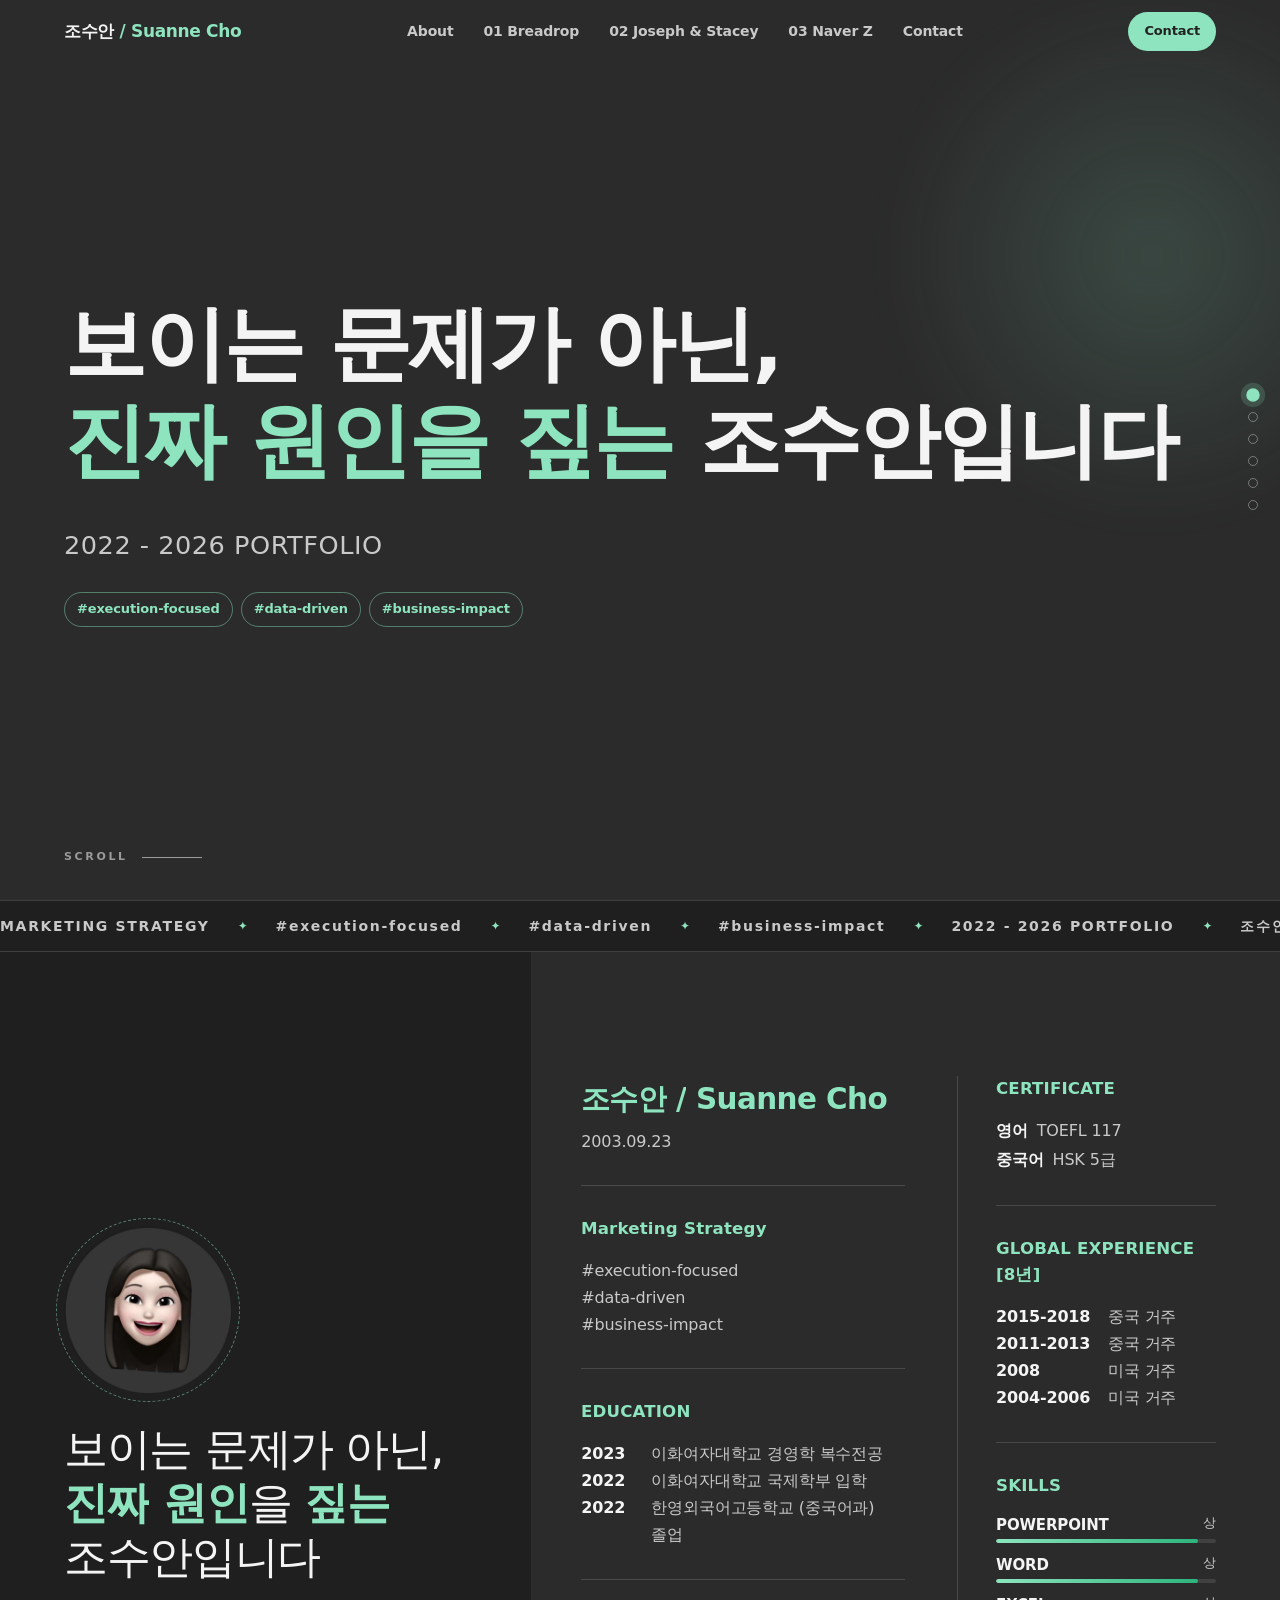
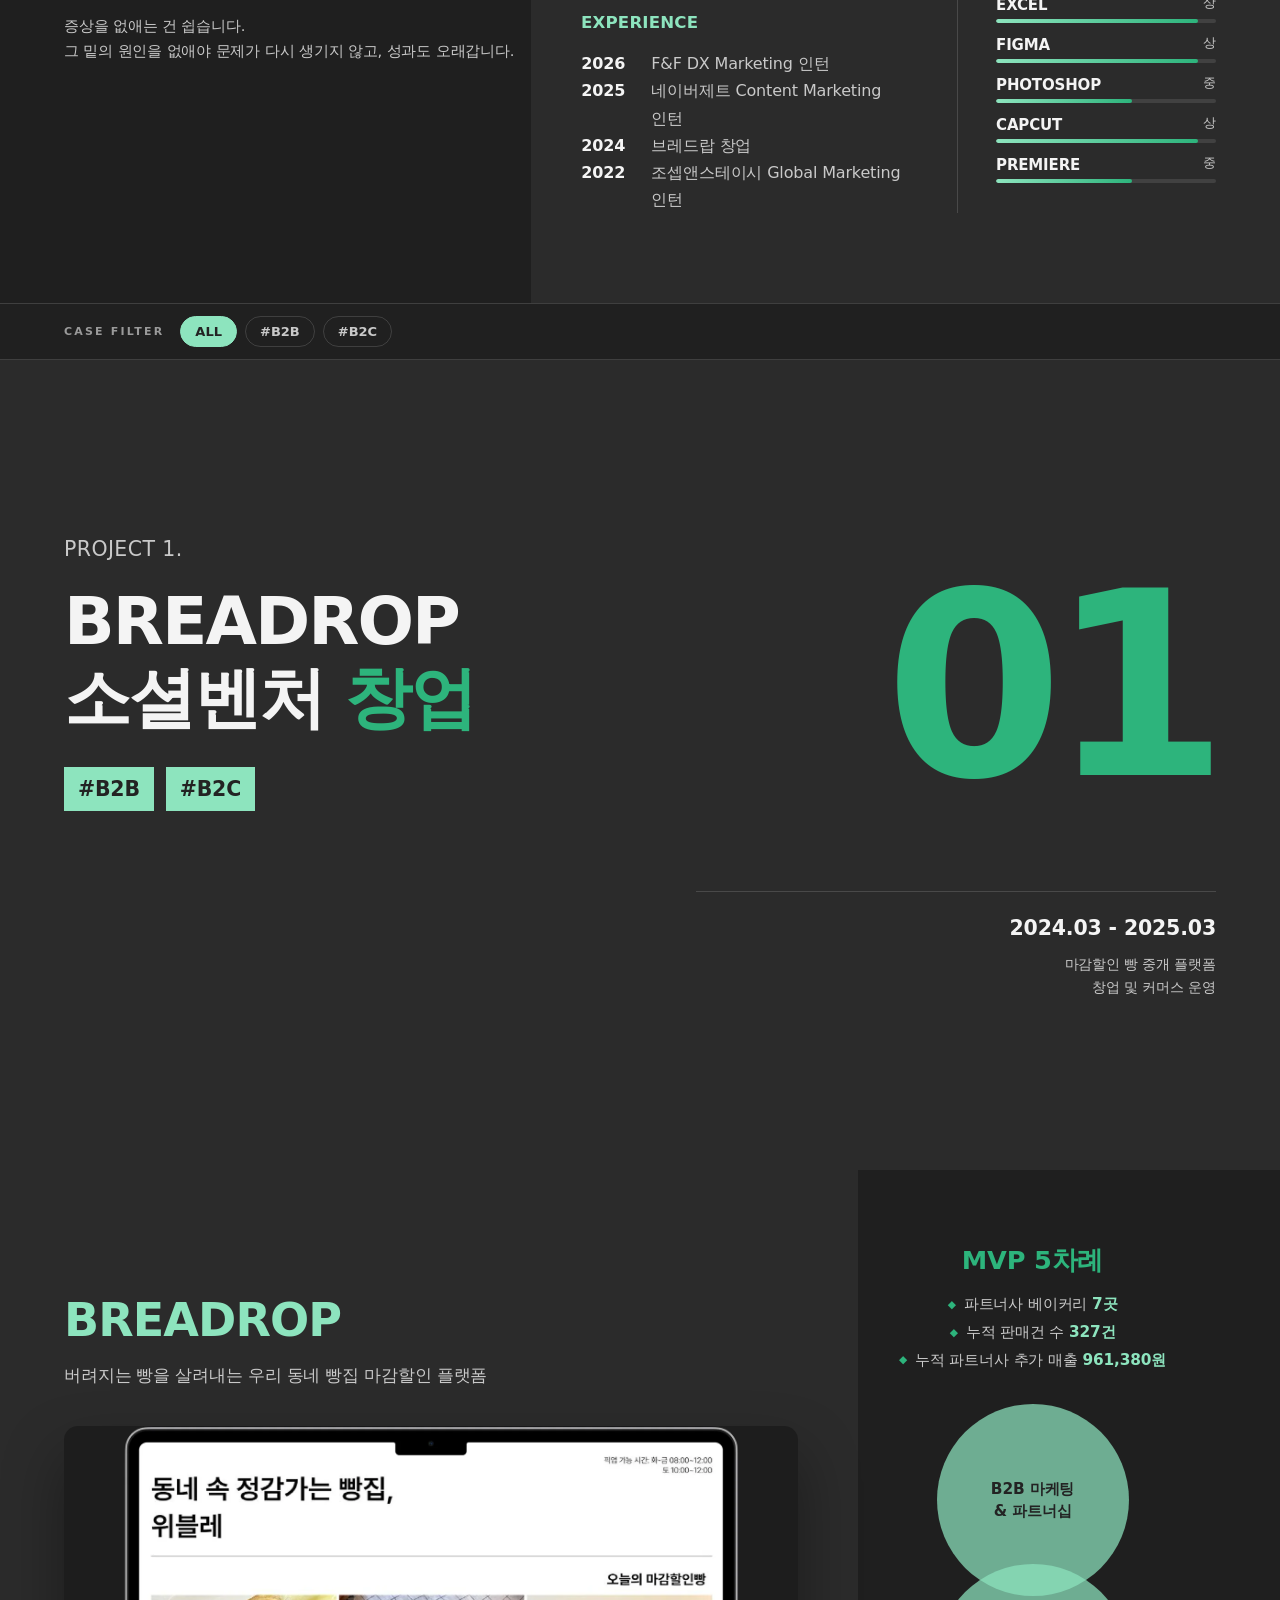
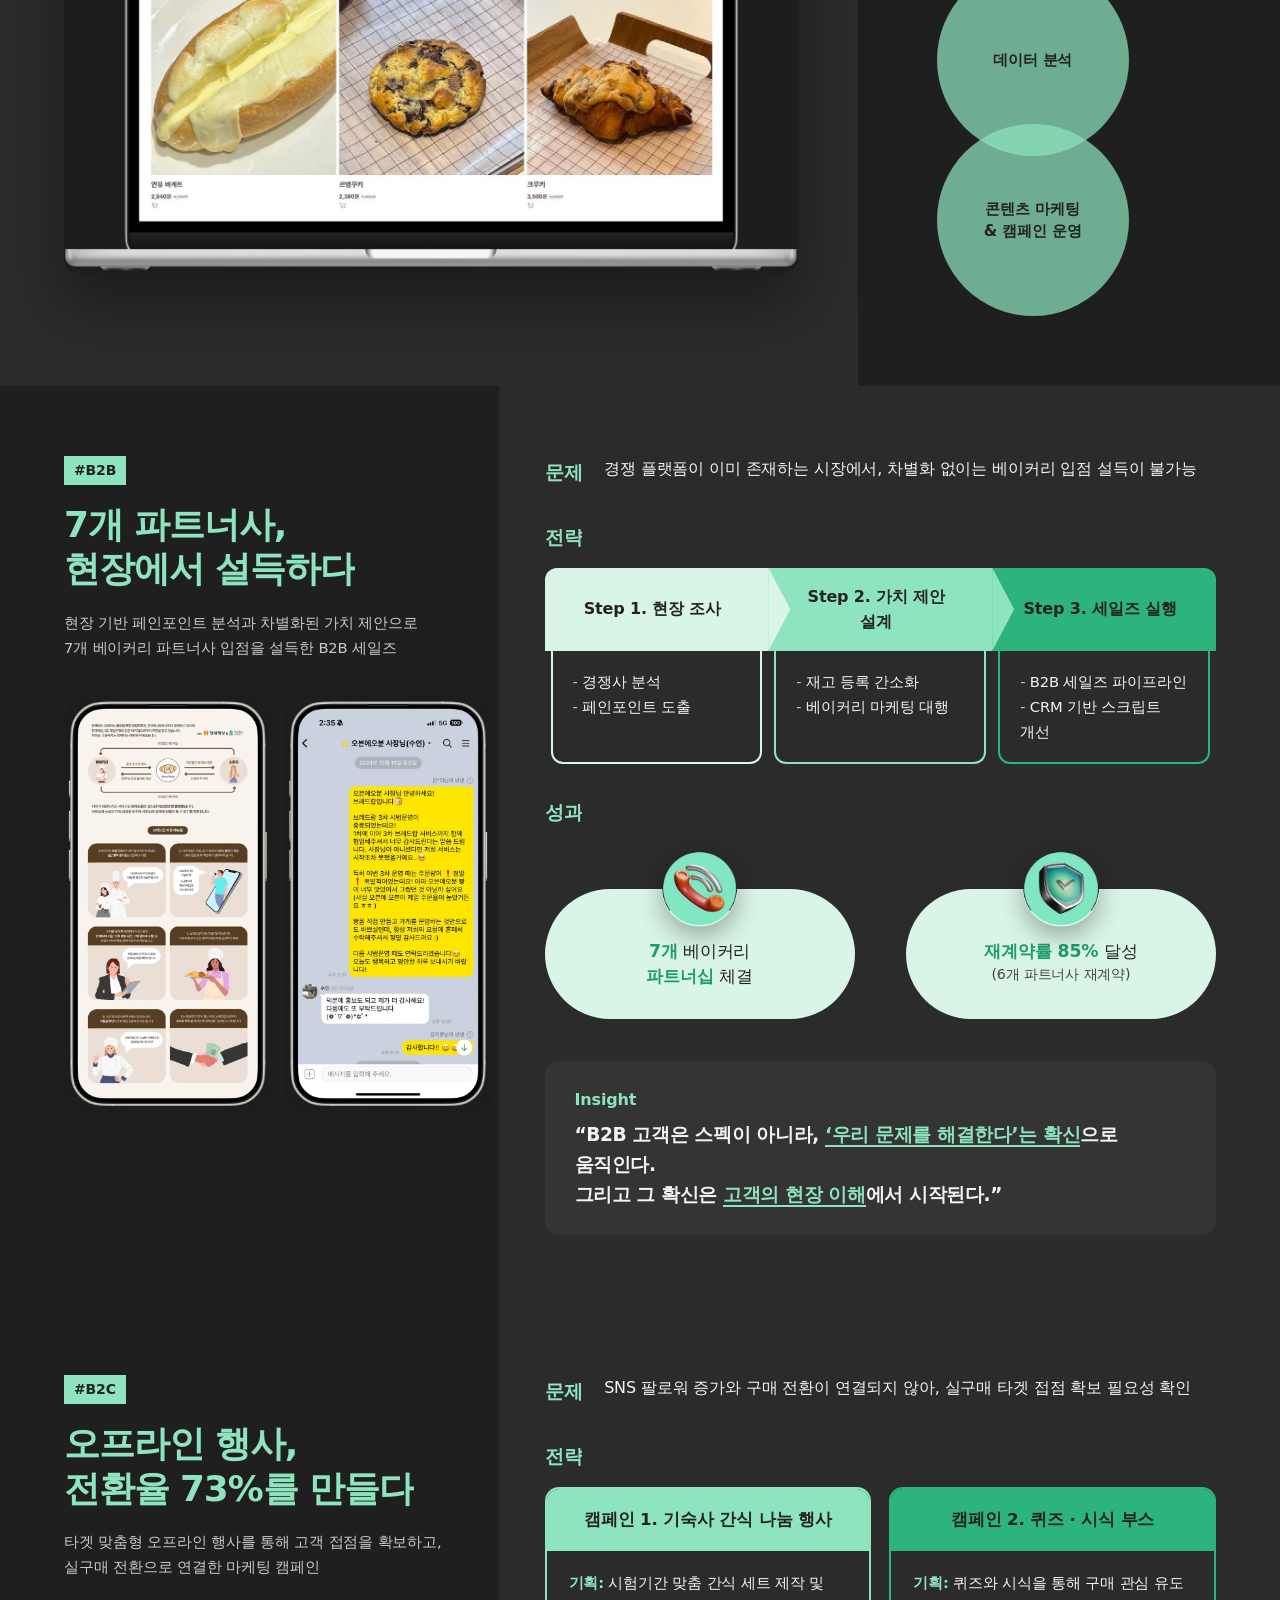
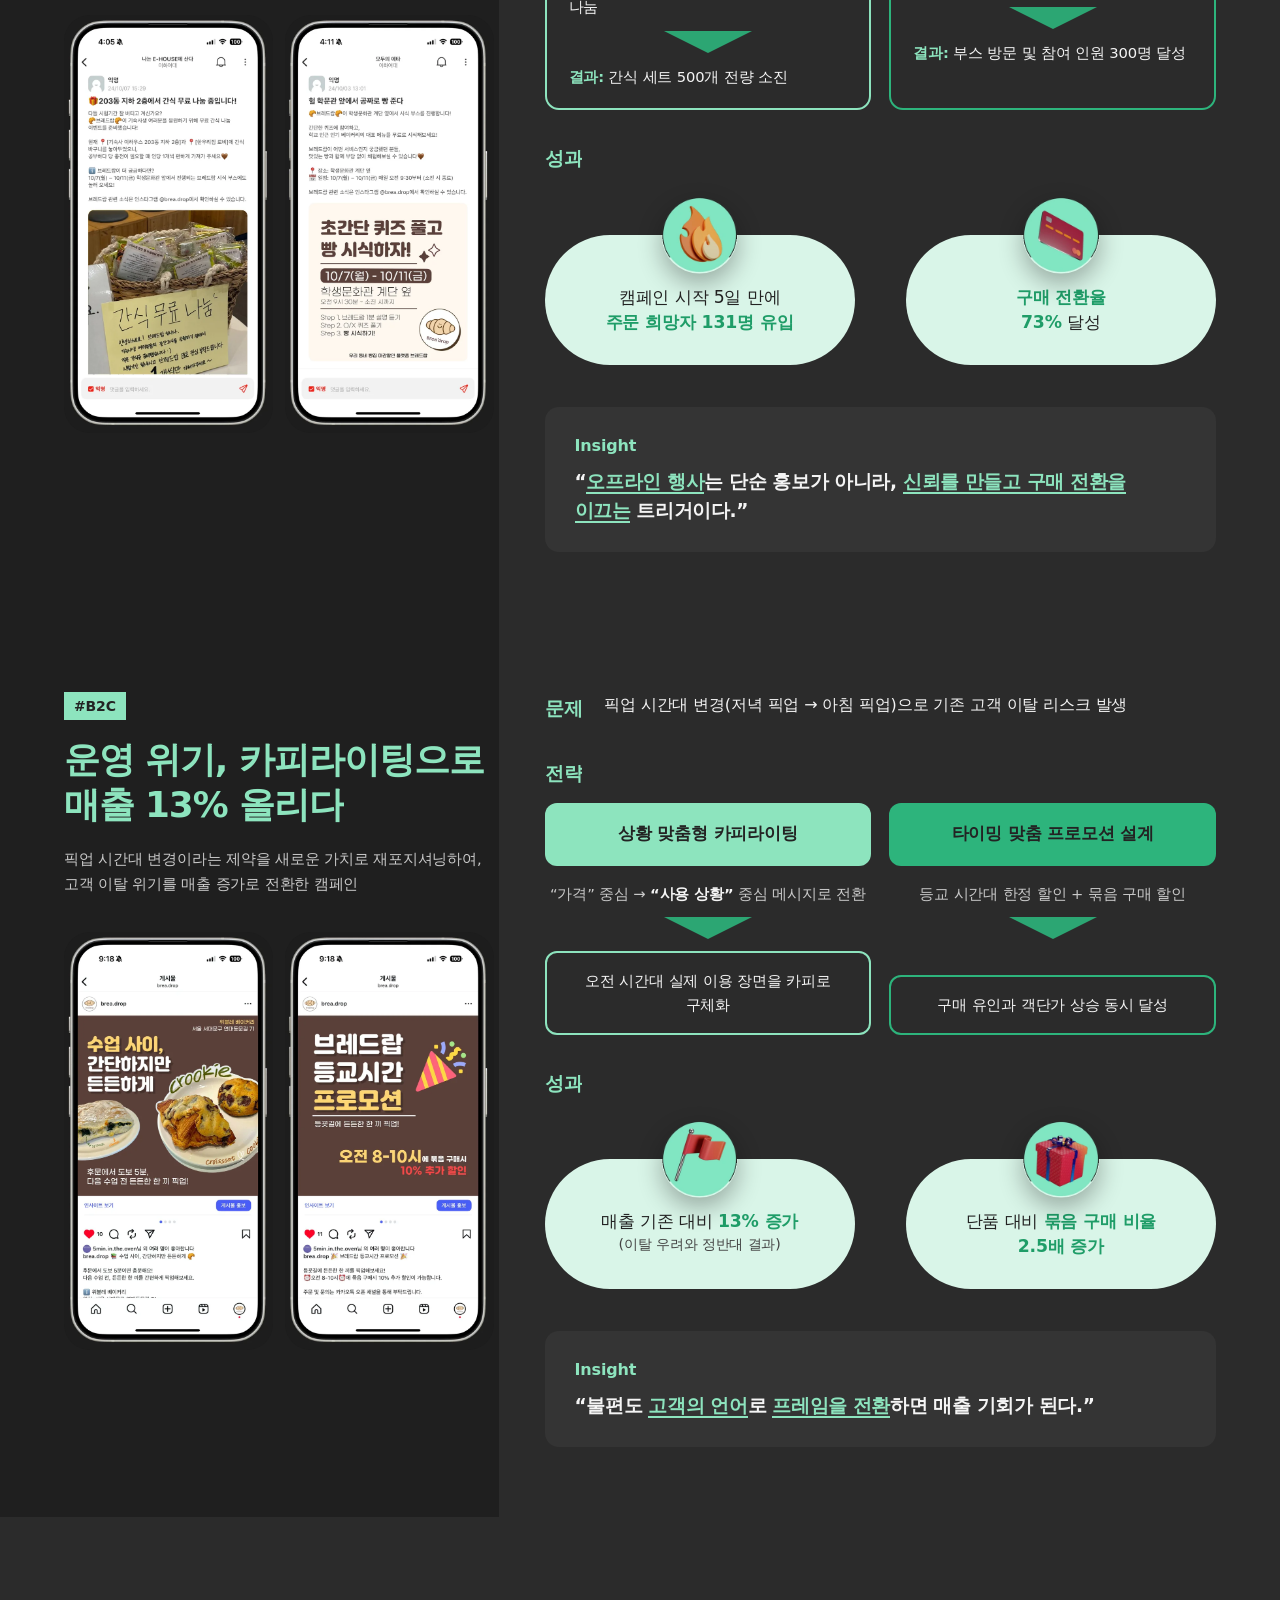
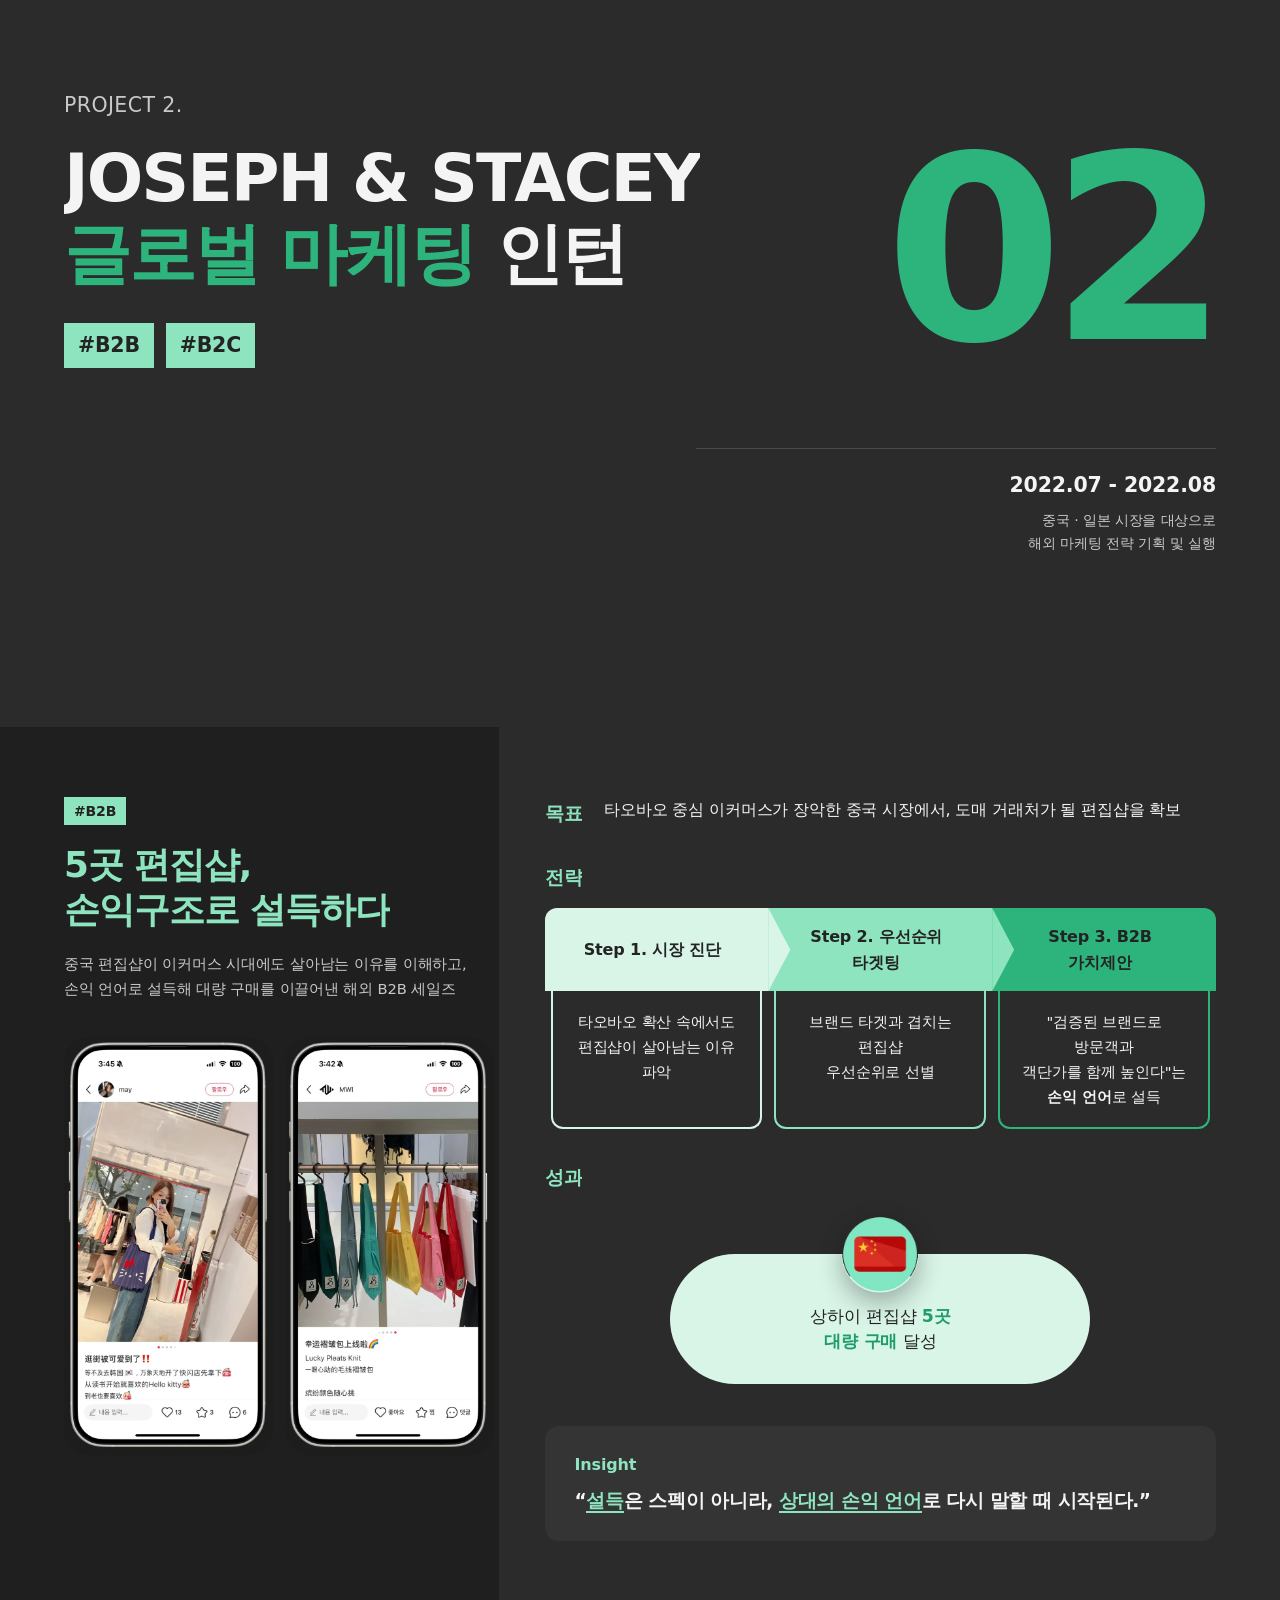
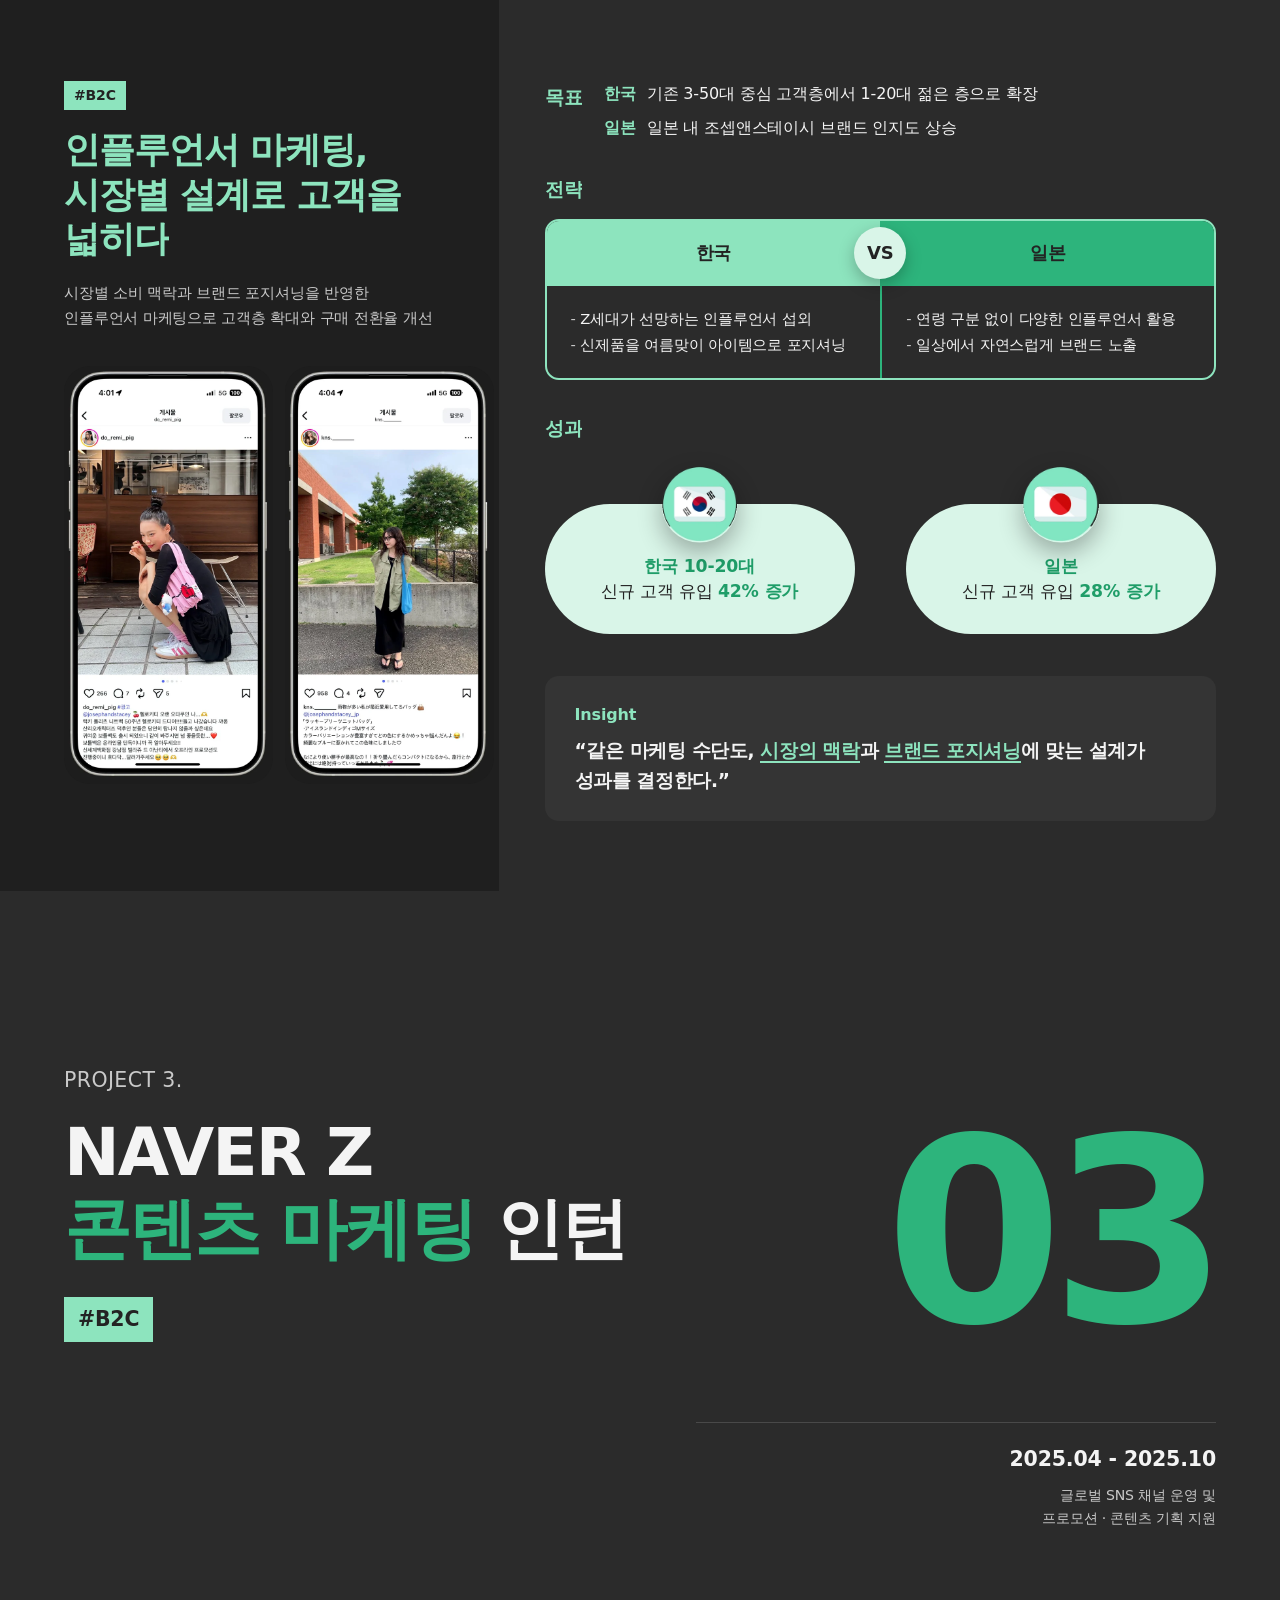
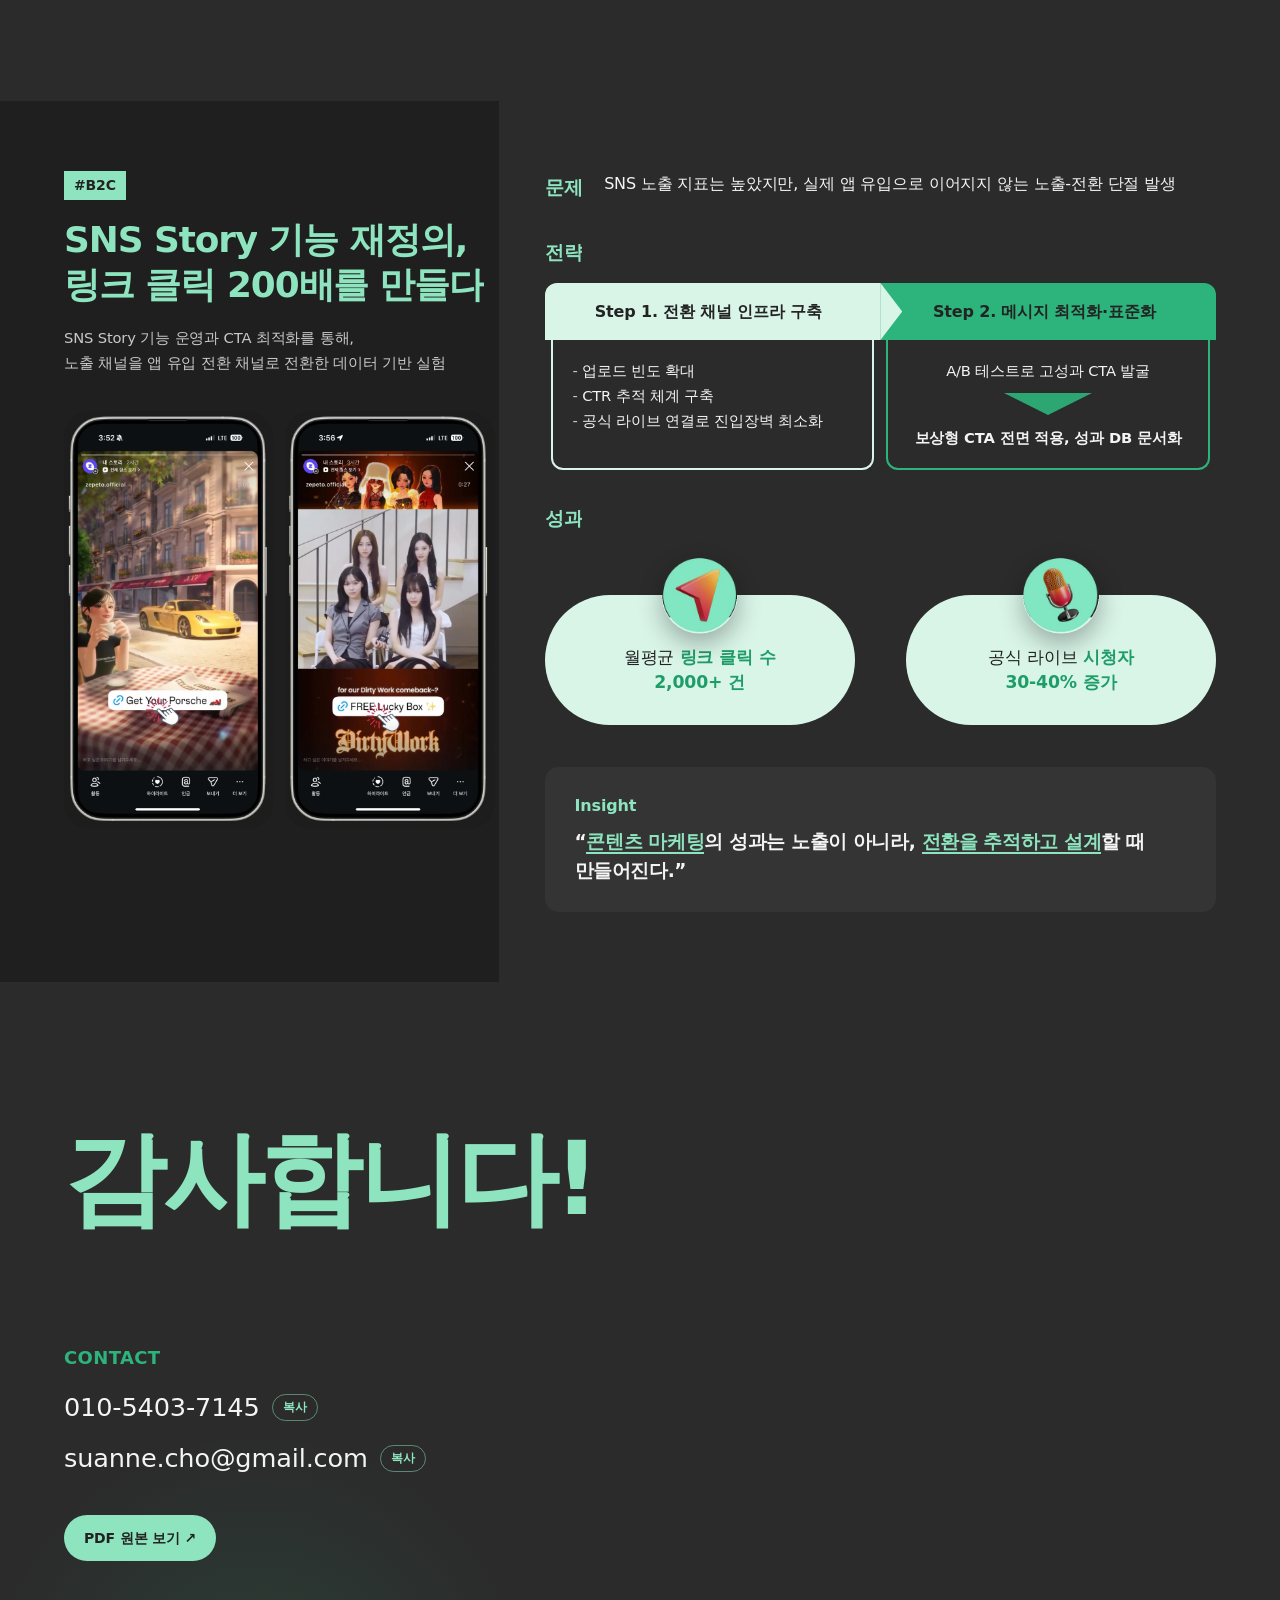
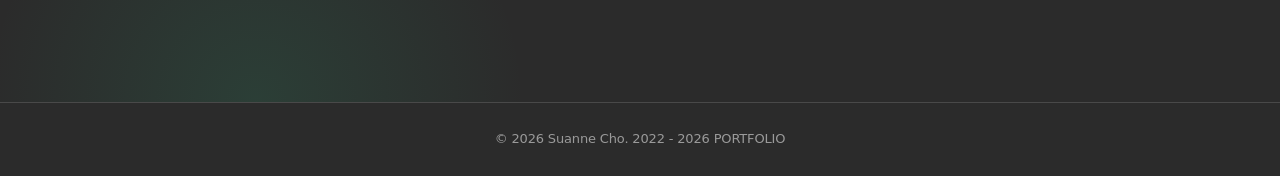
==== commit 86b023ce: "Calm the motion: mask-rise titles, no counters, no loops - Titles and labels now rise word-by-word f" ====
--- a/index.html
+++ b/index.html
@@ -26,7 +26,6 @@
       <div class="loader__bar"><i></i></div>
     </div>
   </div>
-  <div class="cursor" id="cursor" aria-hidden="true"></div>
   <nav class="dots" id="dots" aria-label="섹션 이동">
     <a href="#top" data-dot="hero" title="Intro"></a>
     <a href="#about" data-dot="about" title="About"></a>
@@ -205,11 +204,11 @@
         </div>
         <aside class="overview__side">
           <div class="overview__mvp reveal">
-            <h4>MVP <span data-count="5">5</span>차례</h4>
+            <h4>MVP 5차례</h4>
             <ul>
-              <li>파트너사 베이커리 <b><span data-count="7">7</span>곳</b></li>
-              <li>누적 판매건 수 <b><span data-count="327">327</span>건</b></li>
-              <li>누적 파트너사 추가 매출 <b><span data-count="961380">961,380</span>원</b></li>
+              <li>파트너사 베이커리 <b>7곳</b></li>
+              <li>누적 판매건 수 <b>327건</b></li>
+              <li>누적 파트너사 추가 매출 <b>961,380원</b></li>
             </ul>
           </div>
           <div class="overview__roles">
@@ -258,11 +257,11 @@
             <div class="results">
               <div class="result">
                 <img class="result__icon" src="assets/img/icon-handshake.webp" alt="" width="200" height="200">
-                <p><b><span data-count="7">7</span>개</b> 베이커리<br><b>파트너십</b> 체결</p>
+                <p><b>7개</b> 베이커리<br><b>파트너십</b> 체결</p>
               </div>
               <div class="result">
                 <img class="result__icon" src="assets/img/icon-shield.webp" alt="" width="200" height="200">
-                <p><b>재계약률 <span data-count="85">85</span>%</b> 달성<br><small>(6개 파트너사 재계약)</small></p>
+                <p><b>재계약률 85%</b> 달성<br><small>(6개 파트너사 재계약)</small></p>
               </div>
             </div>
           </div>
@@ -315,11 +314,11 @@
             <div class="results">
               <div class="result">
                 <img class="result__icon" src="assets/img/icon-fire.webp" alt="" width="200" height="200">
-                <p>캠페인 시작 5일 만에<br><b>주문 희망자 <span data-count="131">131</span>명 유입</b></p>
+                <p>캠페인 시작 5일 만에<br><b>주문 희망자 131명 유입</b></p>
               </div>
               <div class="result">
                 <img class="result__icon" src="assets/img/icon-card.webp" alt="" width="200" height="200">
-                <p><b>구매 전환율</b><br><b><span data-count="73">73</span>%</b> 달성</p>
+                <p><b>구매 전환율</b><br><b>73%</b> 달성</p>
               </div>
             </div>
           </div>
@@ -368,11 +367,11 @@
             <div class="results">
               <div class="result">
                 <img class="result__icon" src="assets/img/icon-flag.webp" alt="" width="200" height="200">
-                <p>매출 기존 대비 <b><span data-count="13">13</span>% 증가</b><br><small>(이탈 우려와 정반대 결과)</small></p>
+                <p>매출 기존 대비 <b>13% 증가</b><br><small>(이탈 우려와 정반대 결과)</small></p>
               </div>
               <div class="result">
                 <img class="result__icon" src="assets/img/icon-gift.webp" alt="" width="200" height="200">
-                <p>단품 대비 <b>묶음 구매 비율</b><br><b><span data-count="2.5" data-decimals="1">2.5</span>배 증가</b></p>
+                <p>단품 대비 <b>묶음 구매 비율</b><br><b>2.5배 증가</b></p>
               </div>
             </div>
           </div>
@@ -437,7 +436,7 @@
             <div class="results results--single">
               <div class="result">
                 <img class="result__icon" src="assets/img/icon-cn.webp" alt="" width="200" height="200">
-                <p>상하이 편집샵 <b><span data-count="5">5</span>곳</b><br><b>대량 구매</b> 달성</p>
+                <p>상하이 편집샵 <b>5곳</b><br><b>대량 구매</b> 달성</p>
               </div>
             </div>
           </div>
@@ -486,11 +485,11 @@
             <div class="results">
               <div class="result">
                 <img class="result__icon" src="assets/img/icon-kr.webp" alt="" width="200" height="200">
-                <p><b>한국 10-20대</b><br>신규 고객 유입 <b><span data-count="42">42</span>% 증가</b></p>
+                <p><b>한국 10-20대</b><br>신규 고객 유입 <b>42% 증가</b></p>
               </div>
               <div class="result">
                 <img class="result__icon" src="assets/img/icon-jp.webp" alt="" width="200" height="200">
-                <p><b>일본</b><br>신규 고객 유입 <b><span data-count="28">28</span>% 증가</b></p>
+                <p><b>일본</b><br>신규 고객 유입 <b>28% 증가</b></p>
               </div>
             </div>
           </div>
@@ -555,11 +554,11 @@
             <div class="results">
               <div class="result">
                 <img class="result__icon" src="assets/img/icon-cursor.webp" alt="" width="200" height="200">
-                <p>월평균 <b>링크 클릭 수</b><br><b><span data-count="2000">2,000</span>+ 건</b></p>
+                <p>월평균 <b>링크 클릭 수</b><br><b>2,000+ 건</b></p>
               </div>
               <div class="result">
                 <img class="result__icon" src="assets/img/icon-mic.webp" alt="" width="200" height="200">
-                <p>공식 라이브 <b>시청자</b><br><b><span data-count="30">30</span>-<span data-count="40">40</span>% 증가</b></p>
+                <p>공식 라이브 <b>시청자</b><br><b>30-40% 증가</b></p>
               </div>
             </div>
           </div>
--- a/assets/style.css
+++ b/assets/style.css
@@ -77,19 +77,6 @@
 .loader__bar i { display: block; height: 100%; width: 0; background: linear-gradient(90deg, var(--mint), var(--green)); animation: loaderFill 1.1s 0.4s cubic-bezier(0.65, 0, 0.35, 1) forwards; }
 @keyframes loaderFill { to { width: 100%; } }
 
-/* ---------- Custom cursor ---------- */
-.cursor { display: none; }
-@media (hover: hover) and (pointer: fine) {
-  .cursor {
-    display: block; position: fixed; left: 0; top: 0; width: 14px; height: 14px; border-radius: 50%;
-    background: var(--mint); pointer-events: none; z-index: 990; mix-blend-mode: difference;
-    transform: translate(-50%, -50%); opacity: 0; transition: width 0.25s var(--ease), height 0.25s var(--ease), opacity 0.3s;
-  }
-  .cursor.is-on { opacity: 0.9; }
-  .cursor.is-hover { width: 44px; height: 44px; opacity: 0.6; }
-  .cursor.is-down { width: 8px; height: 8px; }
-}
-
 /* ---------- Section dots ---------- */
 .dots { position: fixed; right: 22px; top: 50%; transform: translateY(-50%); z-index: 760; display: flex; flex-direction: column; gap: 12px; }
 .dots a { width: 10px; height: 10px; border-radius: 50%; border: 1.5px solid rgba(255,255,255,0.35); background: transparent; position: relative; transition: background 0.3s, border-color 0.3s, transform 0.3s; }
@@ -101,18 +88,17 @@
 
 /* ---------- Marquee ---------- */
 .marquee { overflow: hidden; border-block: 1px solid var(--line); background: var(--bg-deep); padding: 14px 0; position: relative; }
-.marquee__track { display: flex; align-items: center; gap: 28px; width: max-content; animation: marquee 28s linear infinite; will-change: transform; }
+.marquee__track { display: flex; align-items: center; gap: 28px; width: max-content; animation: marquee 40s linear infinite; will-change: transform; }
 .marquee:hover .marquee__track { animation-play-state: paused; }
 .marquee__track span { font-size: 14px; font-weight: 700; letter-spacing: 0.12em; color: var(--text-dim); white-space: nowrap; }
 .marquee__track i { font-style: normal; color: var(--mint); font-size: 12px; }
 @keyframes marquee { to { transform: translateX(-50%); } }
 
-/* ---------- Text scramble (fx-text) ---------- */
-.fx-text .w { display: inline-block; white-space: nowrap; }
-.fx-text .ch { display: inline-block; opacity: 0; transform: translateY(0.35em); transition: opacity 0.35s var(--ease), transform 0.5s var(--ease), color 0.3s; }
-.fx-text .ch.is-on { opacity: 0.45; transform: none; }
-.fx-text .ch.is-set { opacity: 1; }
-.fx-text.is-instant .ch { opacity: 1; transform: none; transition: none; }
+/* ---------- Text reveal (fx-text): words rise from behind a mask ---------- */
+.fx-text .w { display: inline-block; overflow: hidden; vertical-align: bottom; padding-bottom: 0.08em; margin-bottom: -0.08em; }
+.fx-text .in { display: inline-block; transform: translateY(105%); transition: transform 0.9s var(--ease); will-change: transform; }
+.fx-text.is-on .in { transform: none; }
+.fx-text.is-instant .in { transform: none; transition: none; }
 
 /* ---------- Progress ---------- */
 .progress { position: fixed; top: 0; left: 0; height: 3px; width: 0; background: linear-gradient(90deg, var(--mint), var(--green)); z-index: 900; transition: width 0.1s linear; }
@@ -162,13 +148,12 @@
   position: absolute; width: 60vmax; height: 60vmax; right: -20vmax; top: -10vmax;
   background: radial-gradient(closest-side, rgba(141, 228, 190, 0.16), transparent 70%);
   filter: blur(20px); pointer-events: none;
-  animation: glowDrift 12s ease-in-out infinite alternate;
-}
-@keyframes glowDrift { from { transform: translate(0, 0) scale(1); } to { transform: translate(-8vmax, 6vmax) scale(1.15); } }
+}
+
 .hero__inner { position: relative; max-width: 1200px; width: 100%; margin-inline: auto; will-change: transform; transition: transform 0.4s ease-out; }
 .hero__title { font-size: clamp(34px, 6.4vw, 92px); font-weight: 800; line-height: 1.18; letter-spacing: -0.03em; }
 .hero__title .line { display: block; }
-.hero__title .word { display: inline-block; opacity: 0; transform: translateY(0.6em) rotate(2deg); transform-origin: left bottom; }
+.hero__title .word { display: inline-block; opacity: 0; transform: translateY(0.6em); }
 .hero.is-in .word { animation: wordIn 0.9s var(--ease) forwards; }
 @keyframes wordIn { to { opacity: 1; transform: none; } }
 .hero__title .accent { color: var(--mint); }
@@ -203,10 +188,9 @@
 }
 .about__left { display: flex; flex-direction: column; justify-content: center; gap: 28px; }
 .about__avatar-wrap { position: relative; width: 168px; height: 168px; }
-.about__avatar { width: 100%; height: 100%; border-radius: 50%; position: relative; z-index: 1; transform: scale(0.6); opacity: 0; transition: transform 0.9s cubic-bezier(0.34, 1.56, 0.64, 1), opacity 0.5s; }
+.about__avatar { width: 100%; height: 100%; border-radius: 50%; position: relative; z-index: 1; transform: scale(0.92); opacity: 0; transition: transform 0.9s var(--ease), opacity 0.6s; }
 .is-visible .about__avatar { transform: none; opacity: 1; }
-.about__ring { position: absolute; inset: -8px; border-radius: 50%; border: 1.5px dashed rgba(141,228,190,0.5); animation: spin 22s linear infinite; }
-@keyframes spin { to { transform: rotate(360deg); } }
+.about__ring { position: absolute; inset: -8px; border-radius: 50%; border: 1.5px dashed rgba(141,228,190,0.5); }
 .about__headline { font-size: clamp(30px, 3.4vw, 52px); font-weight: 500; line-height: 1.25; letter-spacing: -0.03em; }
 .about__headline strong { color: var(--mint); font-weight: 800; }
 .about__quote { font-size: clamp(14px, 1.15vw, 17px); color: var(--text-dim); line-height: 1.75; }
@@ -260,9 +244,6 @@
 .cover__title em { font-style: normal; color: var(--green); }
 .tags { display: flex; gap: 12px; margin-top: 30px; flex-wrap: wrap; }
 .tag { background: var(--mint); color: var(--ink); font-weight: 800; padding: 6px 14px; font-size: clamp(16px, 1.6vw, 26px); letter-spacing: -0.01em; }
-.is-visible .tags .tag { animation: stamp 0.55s cubic-bezier(0.34, 1.56, 0.64, 1) backwards; }
-.is-visible .tags .tag:nth-child(2) { animation-delay: 0.12s; }
-@keyframes stamp { from { transform: scale(1.6) rotate(-6deg); opacity: 0; } to { transform: none; opacity: 1; } }
 .tag--sm { display: inline-block; align-self: flex-start; font-size: 14px; padding: 3px 10px; margin-bottom: 18px; }
 .cover__num {
   font-size: clamp(120px, 20vw, 330px); font-weight: 800; color: var(--green); line-height: 0.85; letter-spacing: -0.05em;
@@ -270,7 +251,7 @@
   transition-duration: 1.2s; transition-delay: 0.15s;
   will-change: transform;
 }
-.cover__num.reveal { transform: translateY(60px) scale(0.92); }
+.cover__num.reveal { transform: translateY(40px); }
 .cover__num.reveal.is-visible { transform: translateY(var(--py, 0px)) scale(1); }
 .cover__meta { grid-column: 1 / -1; justify-self: end; text-align: right; border-top: 1px solid var(--line); padding-top: 20px; min-width: min(100%, 520px); }
 .cover__date { font-size: clamp(18px, 1.6vw, 26px); font-weight: 700; }
@@ -301,7 +282,7 @@
   margin-top: -32px; transition: transform 0.5s var(--ease), background 0.4s, opacity 0.8s var(--ease);
 }
 .role:first-child { margin-top: 0; }
-.role.reveal { transform: translateY(28px) scale(0.85); }
+.role.reveal { transform: translateY(28px); }
 .role.reveal.is-visible { transform: none; }
 .role:hover { transform: scale(1.06); background: var(--mint); z-index: 2; }
 .role:nth-child(2) { transition-delay: 0.1s; }
@@ -317,10 +298,8 @@
 .case__title { color: var(--mint); font-size: clamp(26px, 2.8vw, 44px); font-weight: 800; line-height: 1.25; letter-spacing: -0.03em; }
 .case__desc { color: var(--text-dim); font-size: clamp(14px, 1.15vw, 18px); line-height: 1.7; margin-top: 18px; }
 .phones { display: grid; grid-template-columns: 1fr 1fr; gap: 12px; margin-top: 36px; max-width: 560px; perspective: 1200px; }
-.phones.is-visible .phone:first-child { animation: fromLeft 0.9s var(--ease) backwards; }
-.phones.is-visible .phone:last-child { animation: fromRight 0.9s 0.12s var(--ease) backwards; }
-@keyframes fromLeft { from { transform: translateX(-40px) rotate(-4deg); opacity: 0; } }
-@keyframes fromRight { from { transform: translateX(40px) rotate(4deg); opacity: 0; } }
+.phones.is-visible .phone:last-child { animation: riseIn 0.9s 0.12s var(--ease) backwards; }
+@keyframes riseIn { from { transform: translateY(24px); opacity: 0; } }
 .phone { cursor: zoom-in; border-radius: 26px; transition: transform 0.5s var(--ease), box-shadow 0.5s; will-change: transform; }
 .phone:hover { box-shadow: 0 30px 60px rgba(0,0,0,0.45); }
 .case__right { display: flex; flex-direction: column; gap: 34px; }
@@ -402,16 +381,13 @@
   position: absolute; left: 50%; top: 32px; transform: translate(-50%, -50%);
   width: 52px; height: 52px; border-radius: 50%; background: var(--mint-soft); color: var(--ink);
   display: grid; place-items: center; font-weight: 900; font-size: 18px; z-index: 2; box-shadow: 0 6px 16px rgba(0,0,0,0.25);
-  animation: pulse 2.4s ease-in-out infinite;
-}
-@keyframes pulse { 0%, 100% { box-shadow: 0 0 0 0 rgba(141,228,190,0.5); } 50% { box-shadow: 0 0 0 12px rgba(141,228,190,0); } }
+}
 
 /* Results */
 .results { display: grid; grid-template-columns: 1fr 1fr; gap: clamp(20px, 4vw, 80px); padding-top: 46px; }
 .results--single { grid-template-columns: minmax(0, 420px); justify-content: center; }
-.is-visible .result { animation: popIn 0.7s cubic-bezier(0.34, 1.56, 0.64, 1) backwards; }
+.is-visible .result { animation: riseIn 0.8s var(--ease) backwards; }
 .is-visible .result:nth-child(2) { animation-delay: 0.15s; }
-@keyframes popIn { from { transform: scale(0.7); opacity: 0; } to { transform: none; opacity: 1; } }
 .result {
   position: relative; background: var(--mint-soft); color: var(--ink); border-radius: 999px;
   padding: 50px 26px 30px; text-align: center; font-size: clamp(15px, 1.35vw, 22px); line-height: 1.45;
@@ -423,10 +399,8 @@
 .result__icon {
   position: absolute; left: 50%; top: 0; transform: translate(-50%, -50%);
   width: clamp(72px, 6vw, 100px); height: auto; border-radius: 50%;
-  box-shadow: 0 10px 24px rgba(0,0,0,0.3); animation: float 3.6s ease-in-out infinite;
-}
-.result:nth-child(2) .result__icon { animation-delay: 0.9s; }
-@keyframes float { 0%, 100% { transform: translate(-50%, -50%); } 50% { transform: translate(-50%, calc(-50% - 8px)); } }
+  box-shadow: 0 10px 24px rgba(0,0,0,0.3);
+}
 
 /* Insight */
 .insight { background: var(--bg-card); border-radius: 14px; padding: 26px 30px; margin-top: 8px; }
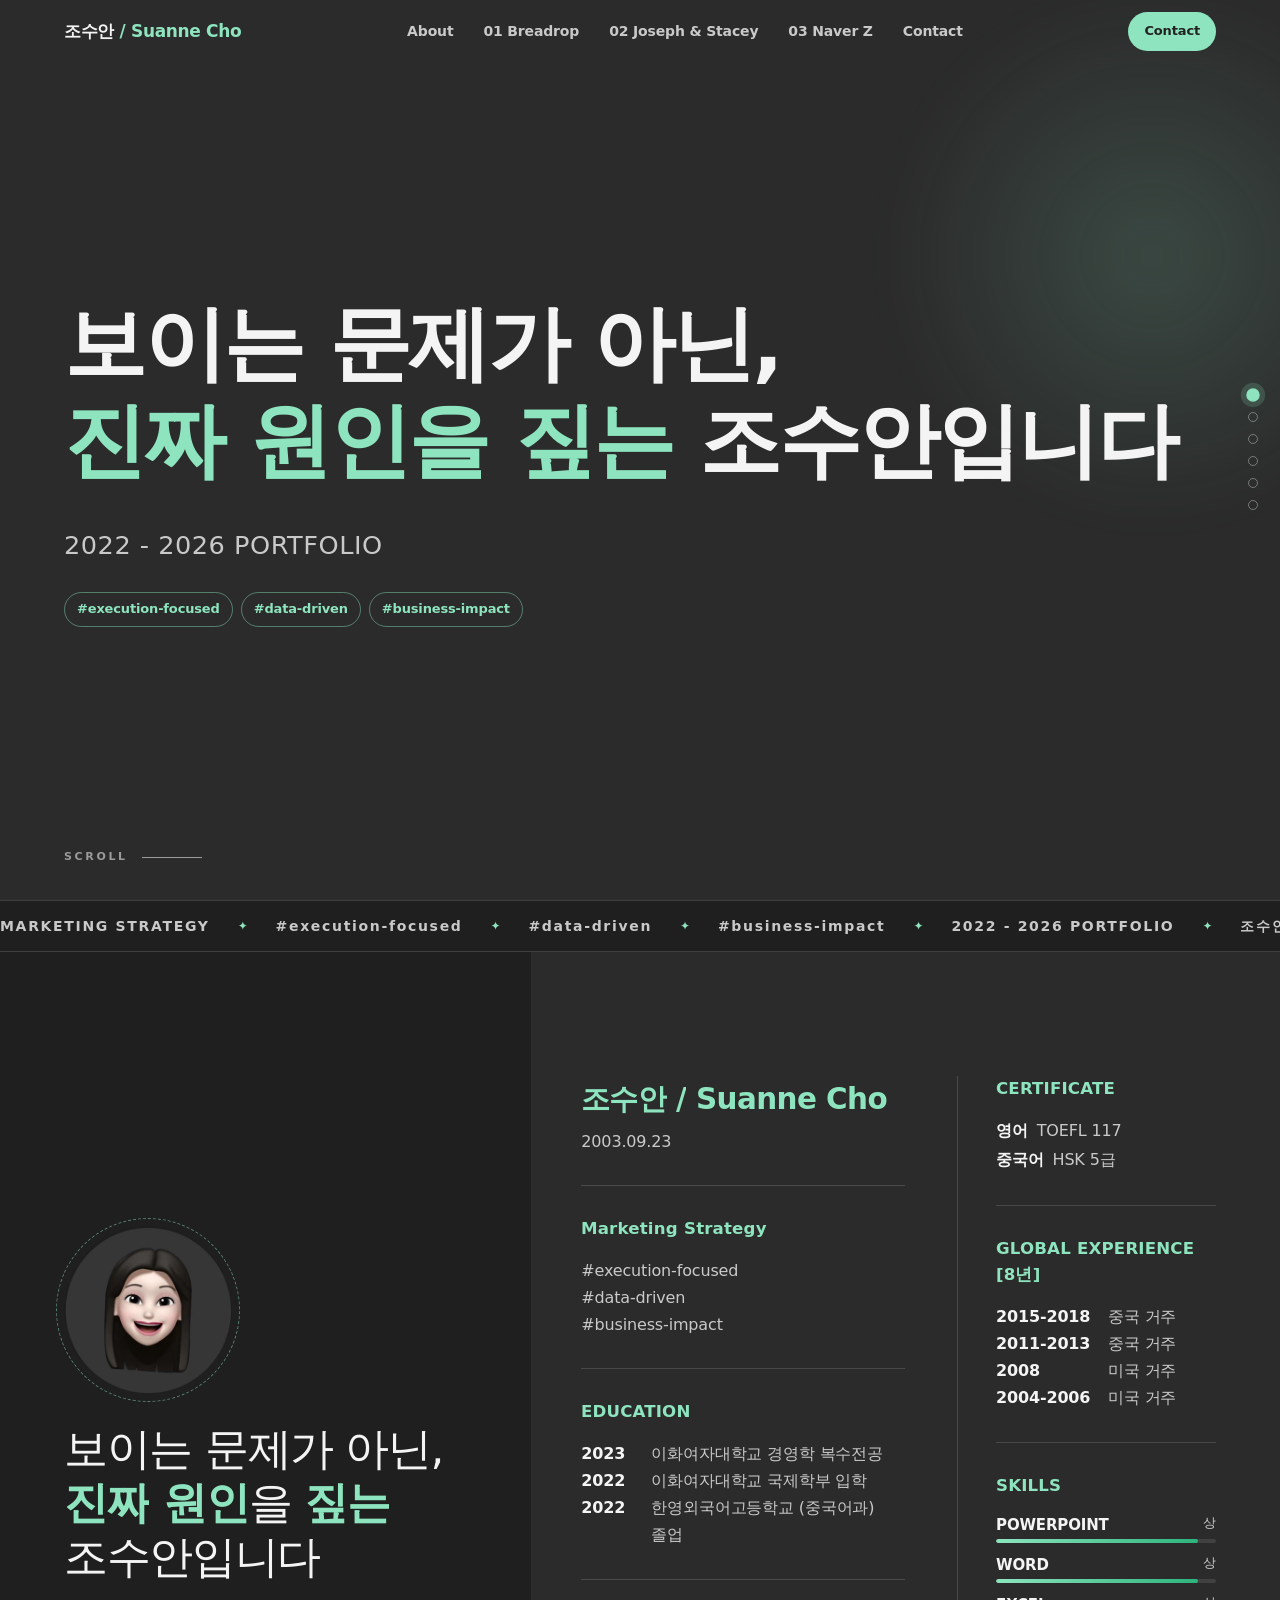
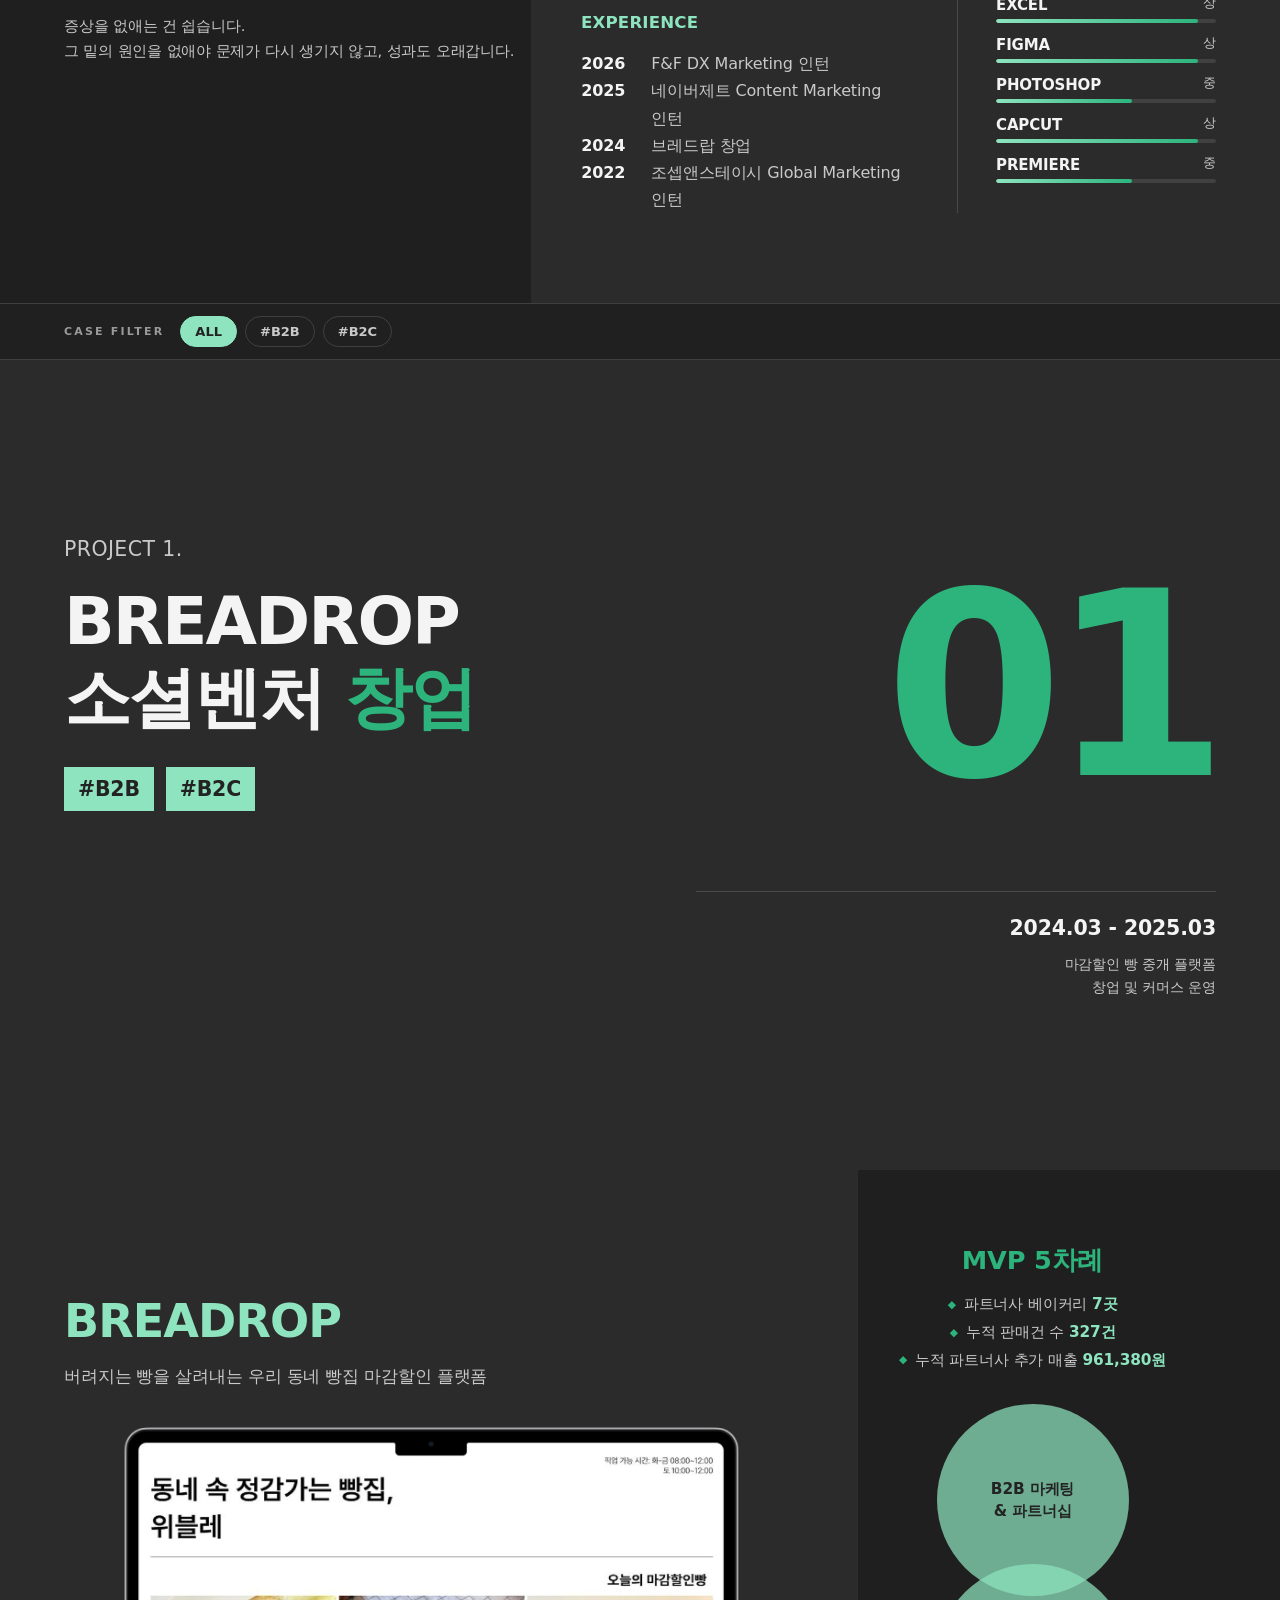
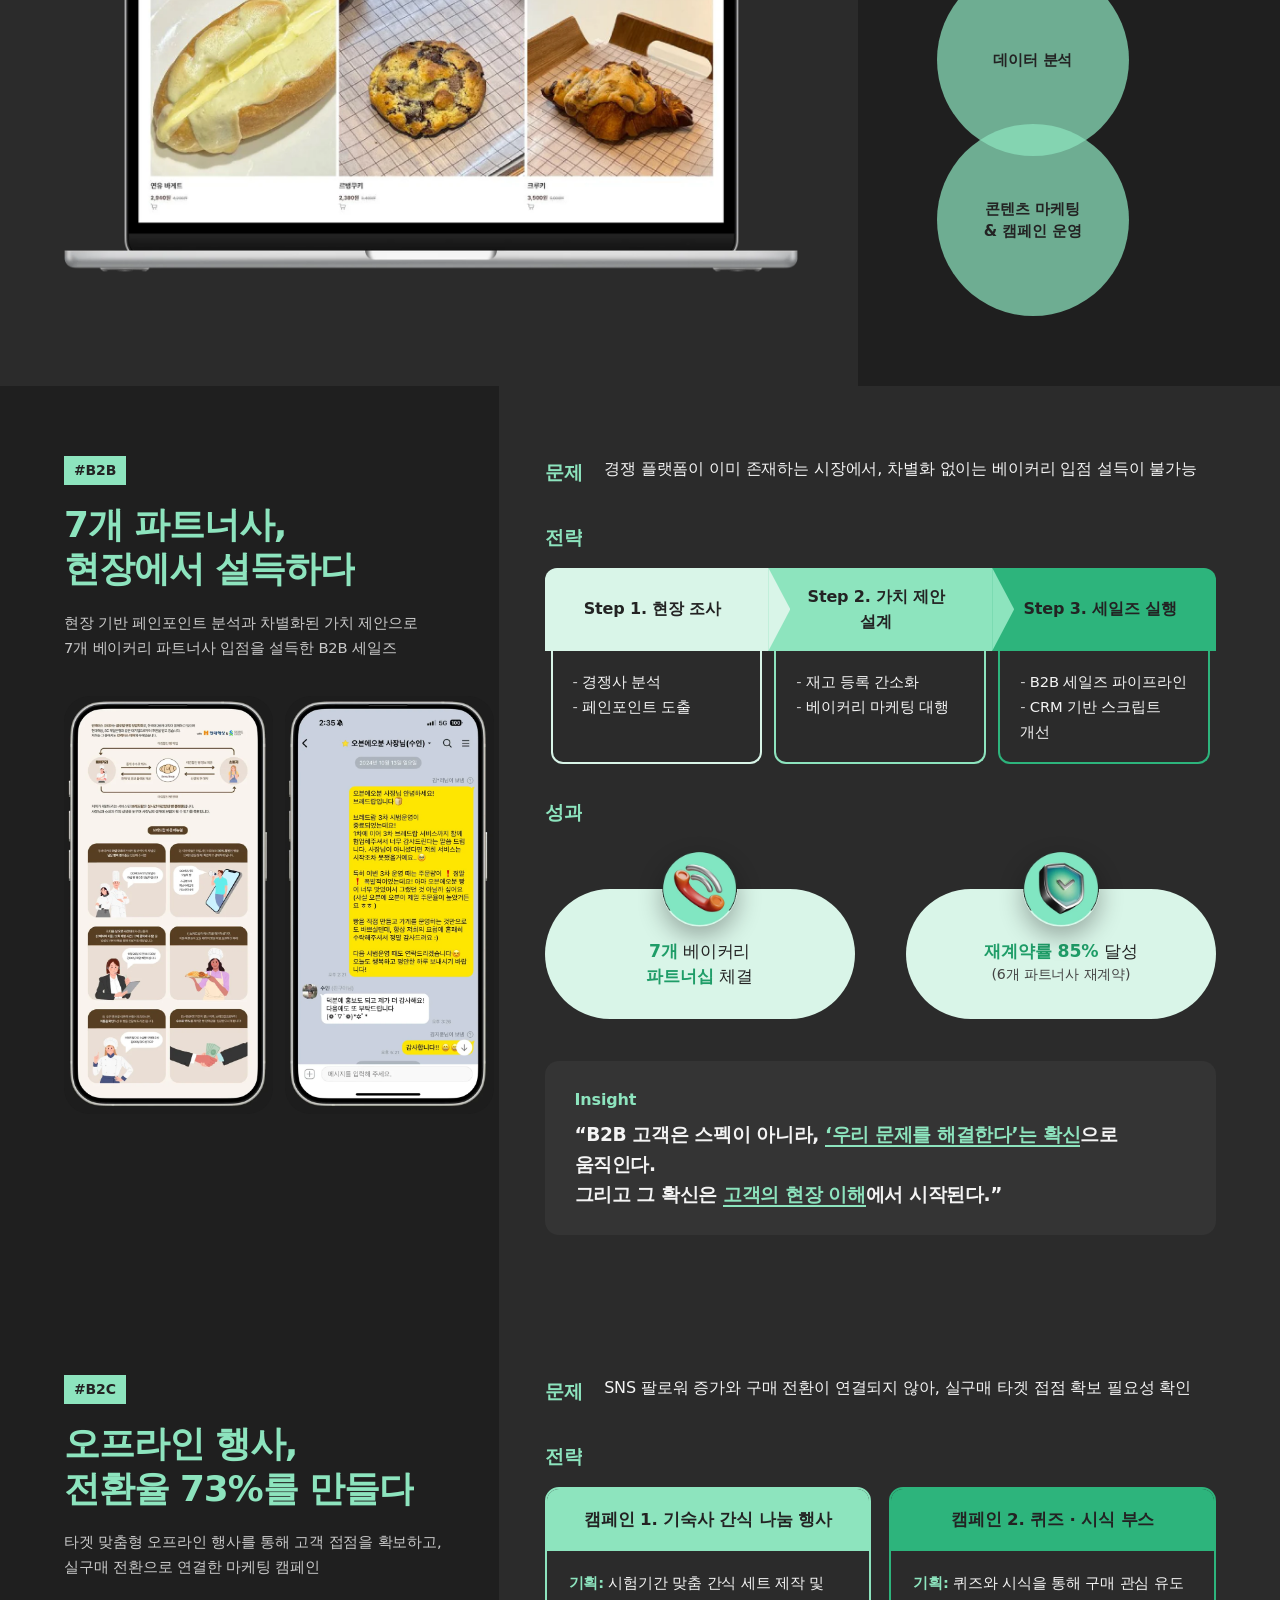
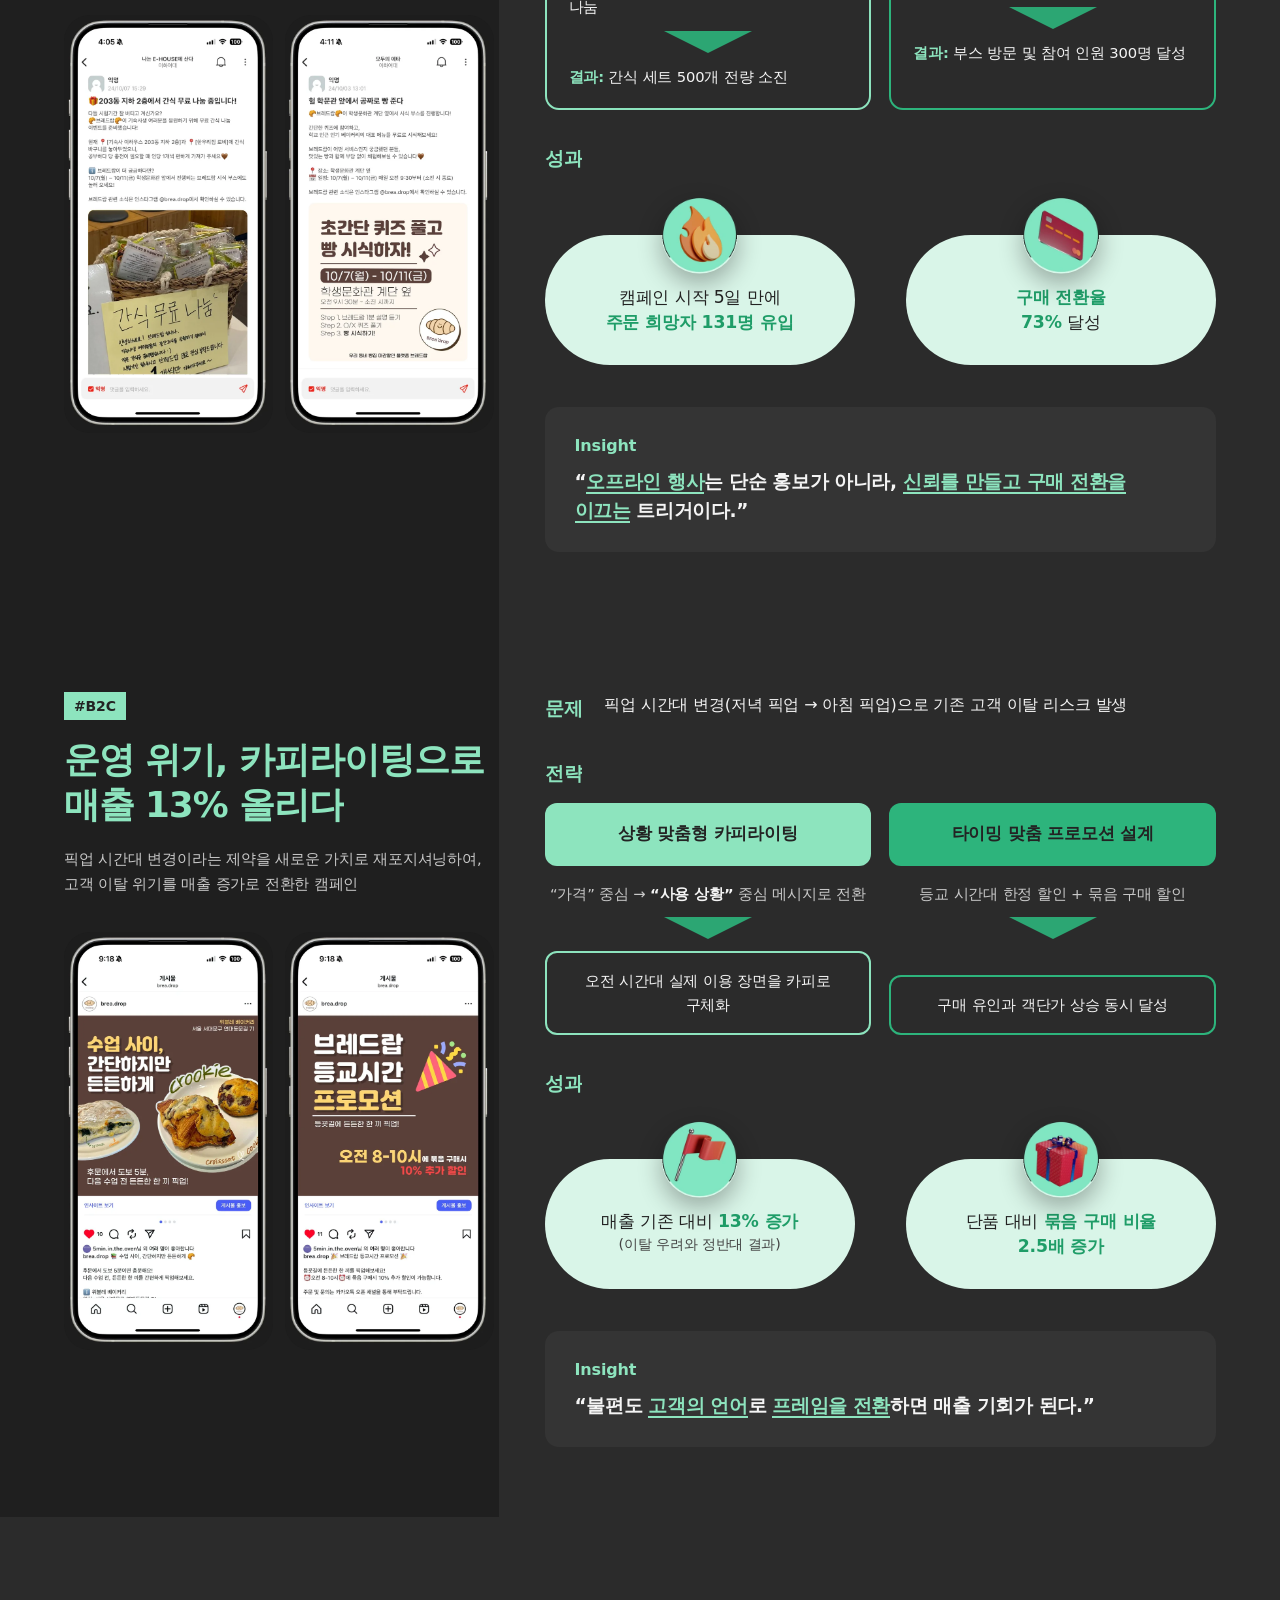
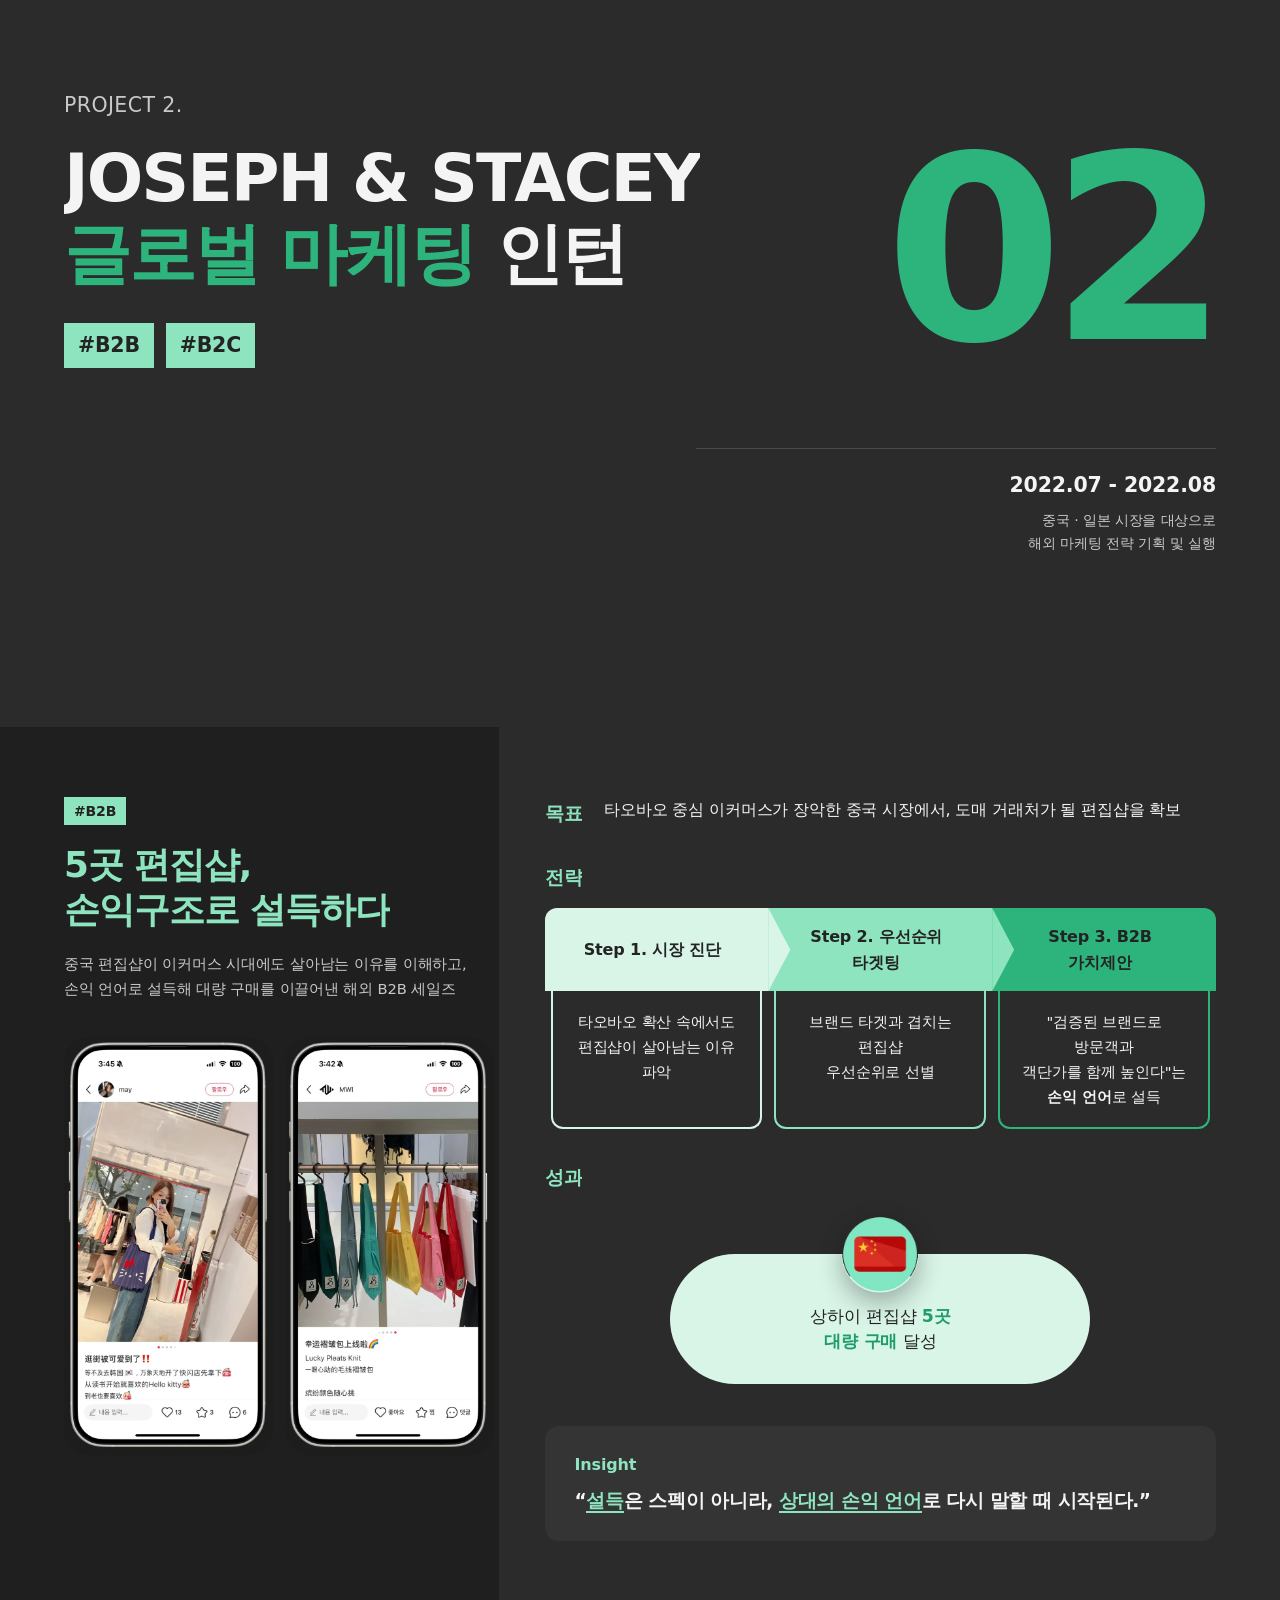
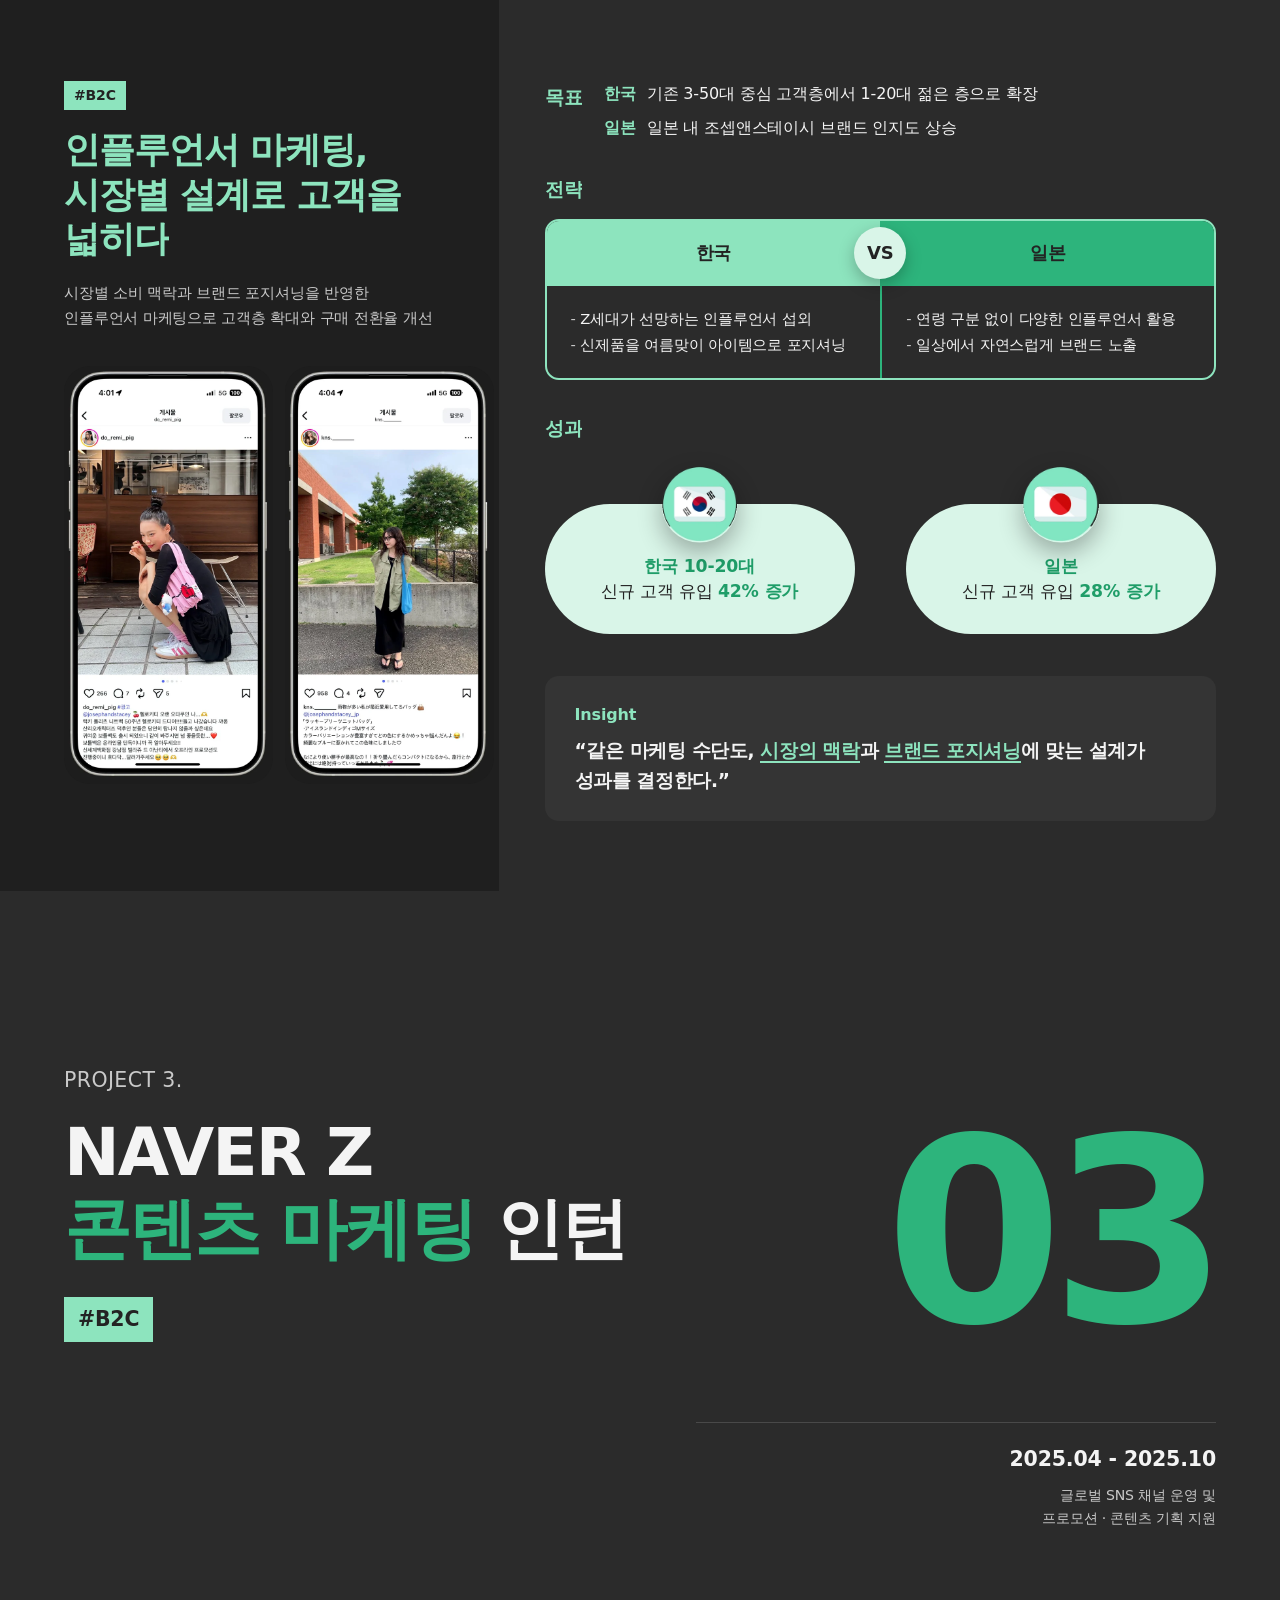
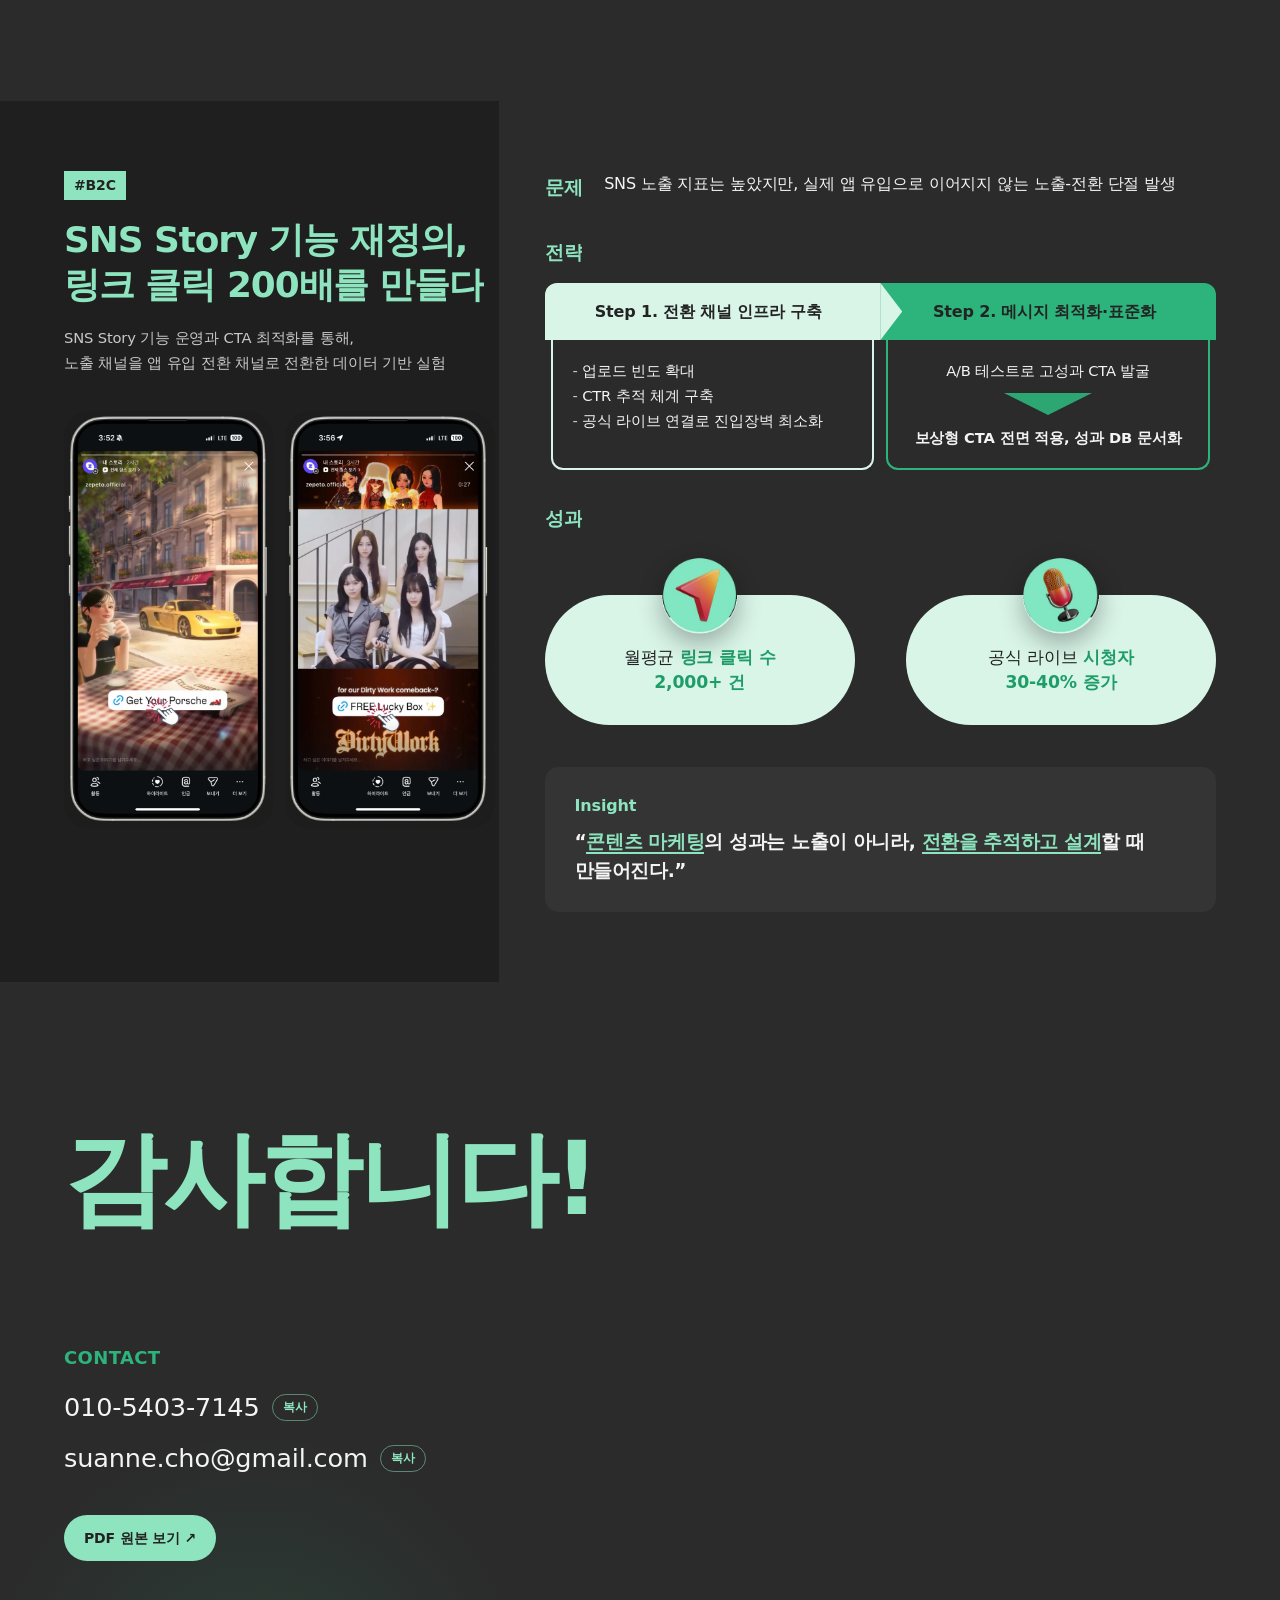
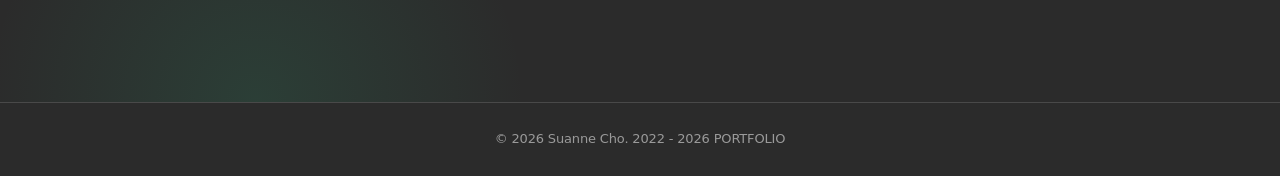
==== commit 58798aa1: "Remove the dark box around the laptop mockup The cropped mockup carried the slide background; cut it" ====
--- a/index.html
+++ b/index.html
@@ -199,7 +199,7 @@
             <p class="overview__sub">버려지는 빵을 살려내는 우리 동네 빵집 마감할인 플랫폼</p>
           </div>
           <figure class="overview__laptop reveal">
-            <img src="assets/img/laptop.webp" alt="브레드랍 웹사이트 화면 - 동네 속 정감가는 빵집, 위블레 / 오늘의 마감할인빵" width="1600" height="976" data-lightbox>
+            <img src="assets/img/laptop.webp" alt="브레드랍 웹사이트 화면 - 동네 속 정감가는 빵집, 위블레 / 오늘의 마감할인빵" width="1600" height="970" data-lightbox>
           </figure>
         </div>
         <aside class="overview__side">
--- a/assets/style.css
+++ b/assets/style.css
@@ -266,8 +266,8 @@
 .overview__title { color: var(--mint); font-size: clamp(34px, 3.6vw, 56px); font-weight: 800; letter-spacing: -0.02em; }
 .overview__sub { color: var(--text-dim); font-size: clamp(15px, 1.3vw, 20px); margin-top: 6px; }
 .overview__laptop { margin-top: 36px; }
-.overview__laptop img { border-radius: 14px; cursor: zoom-in; transition: transform 0.6s var(--ease), box-shadow 0.6s; box-shadow: 0 30px 60px rgba(0,0,0,0.35); }
-.overview__laptop img:hover { transform: translateY(-6px) scale(1.01); box-shadow: 0 40px 80px rgba(0,0,0,0.45); }
+.overview__laptop img { cursor: zoom-in; transition: transform 0.6s var(--ease); }
+.overview__laptop img:hover { transform: translateY(-6px) scale(1.01); }
 .overview__side { display: flex; flex-direction: column; align-items: center; gap: 30px; }
 .overview__mvp { text-align: center; }
 .overview__mvp h4 { color: var(--green); font-size: clamp(22px, 2vw, 30px); font-weight: 800; margin-bottom: 10px; }
